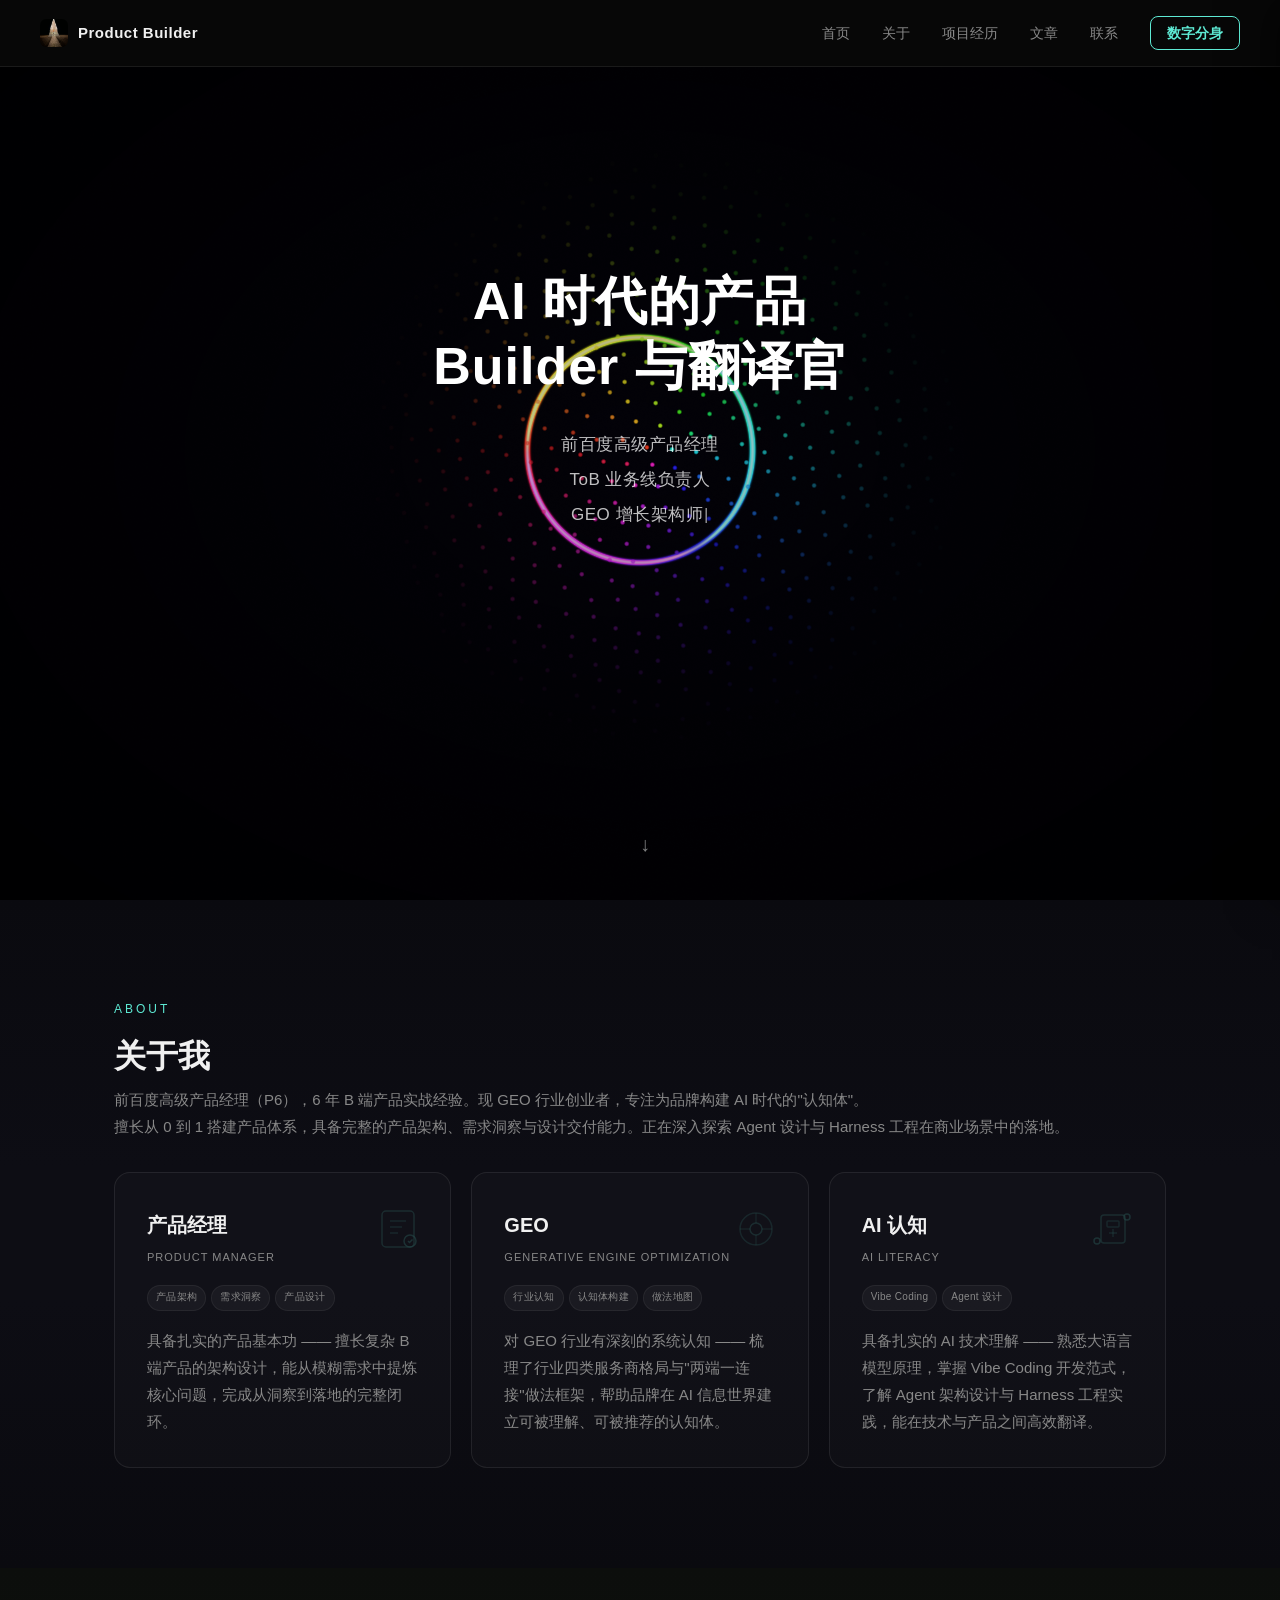
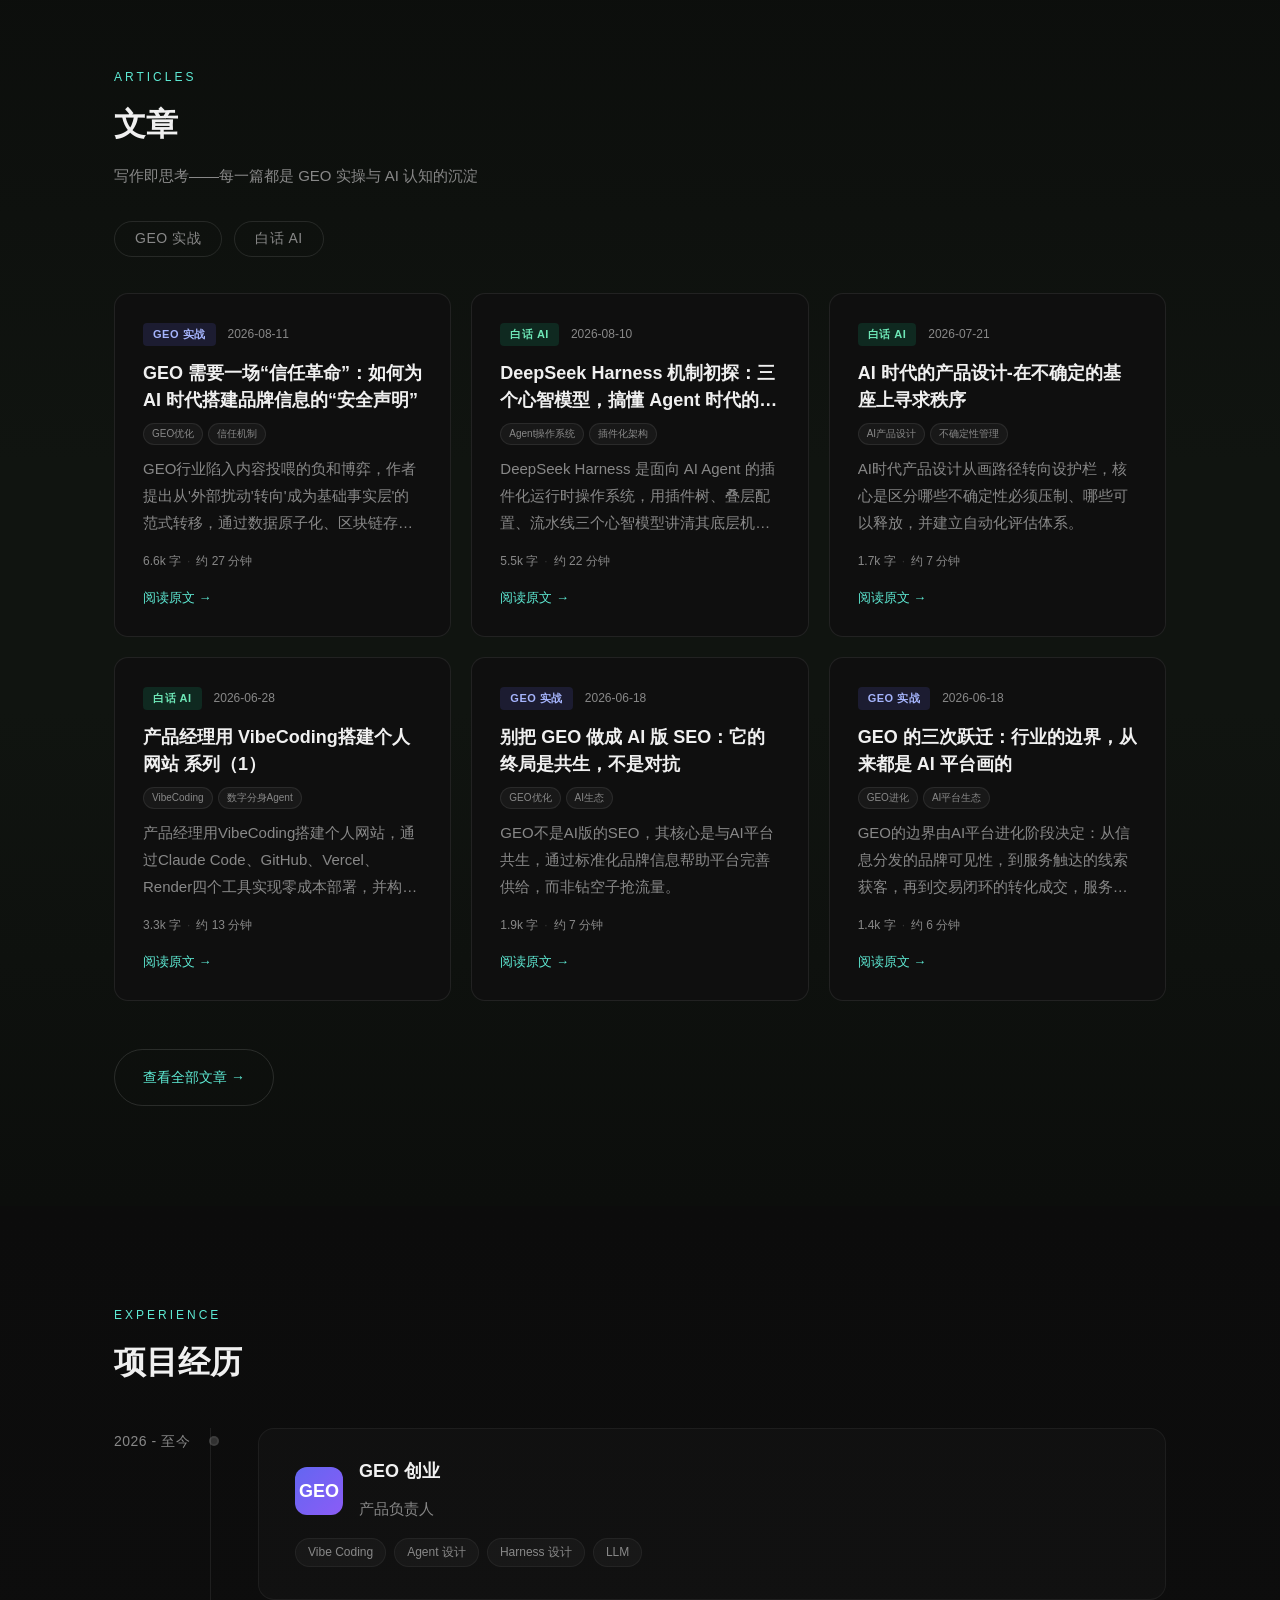
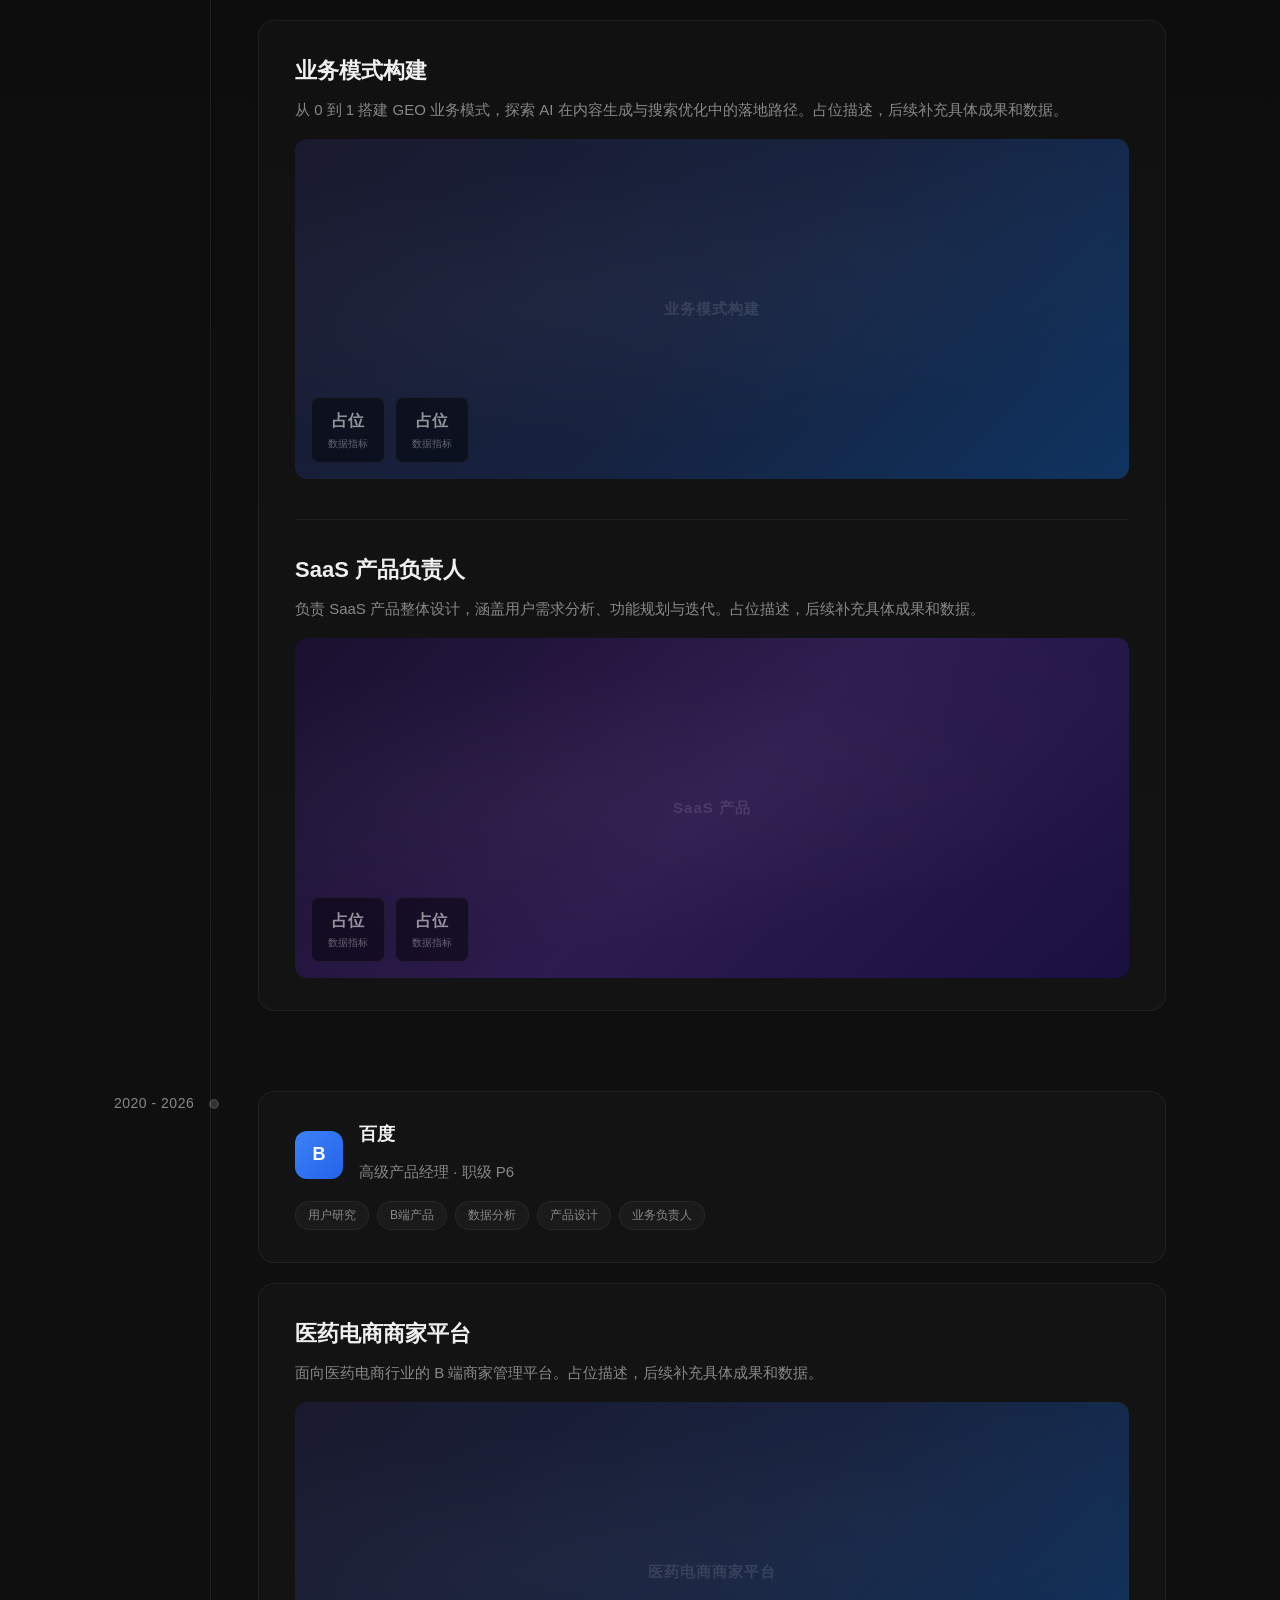
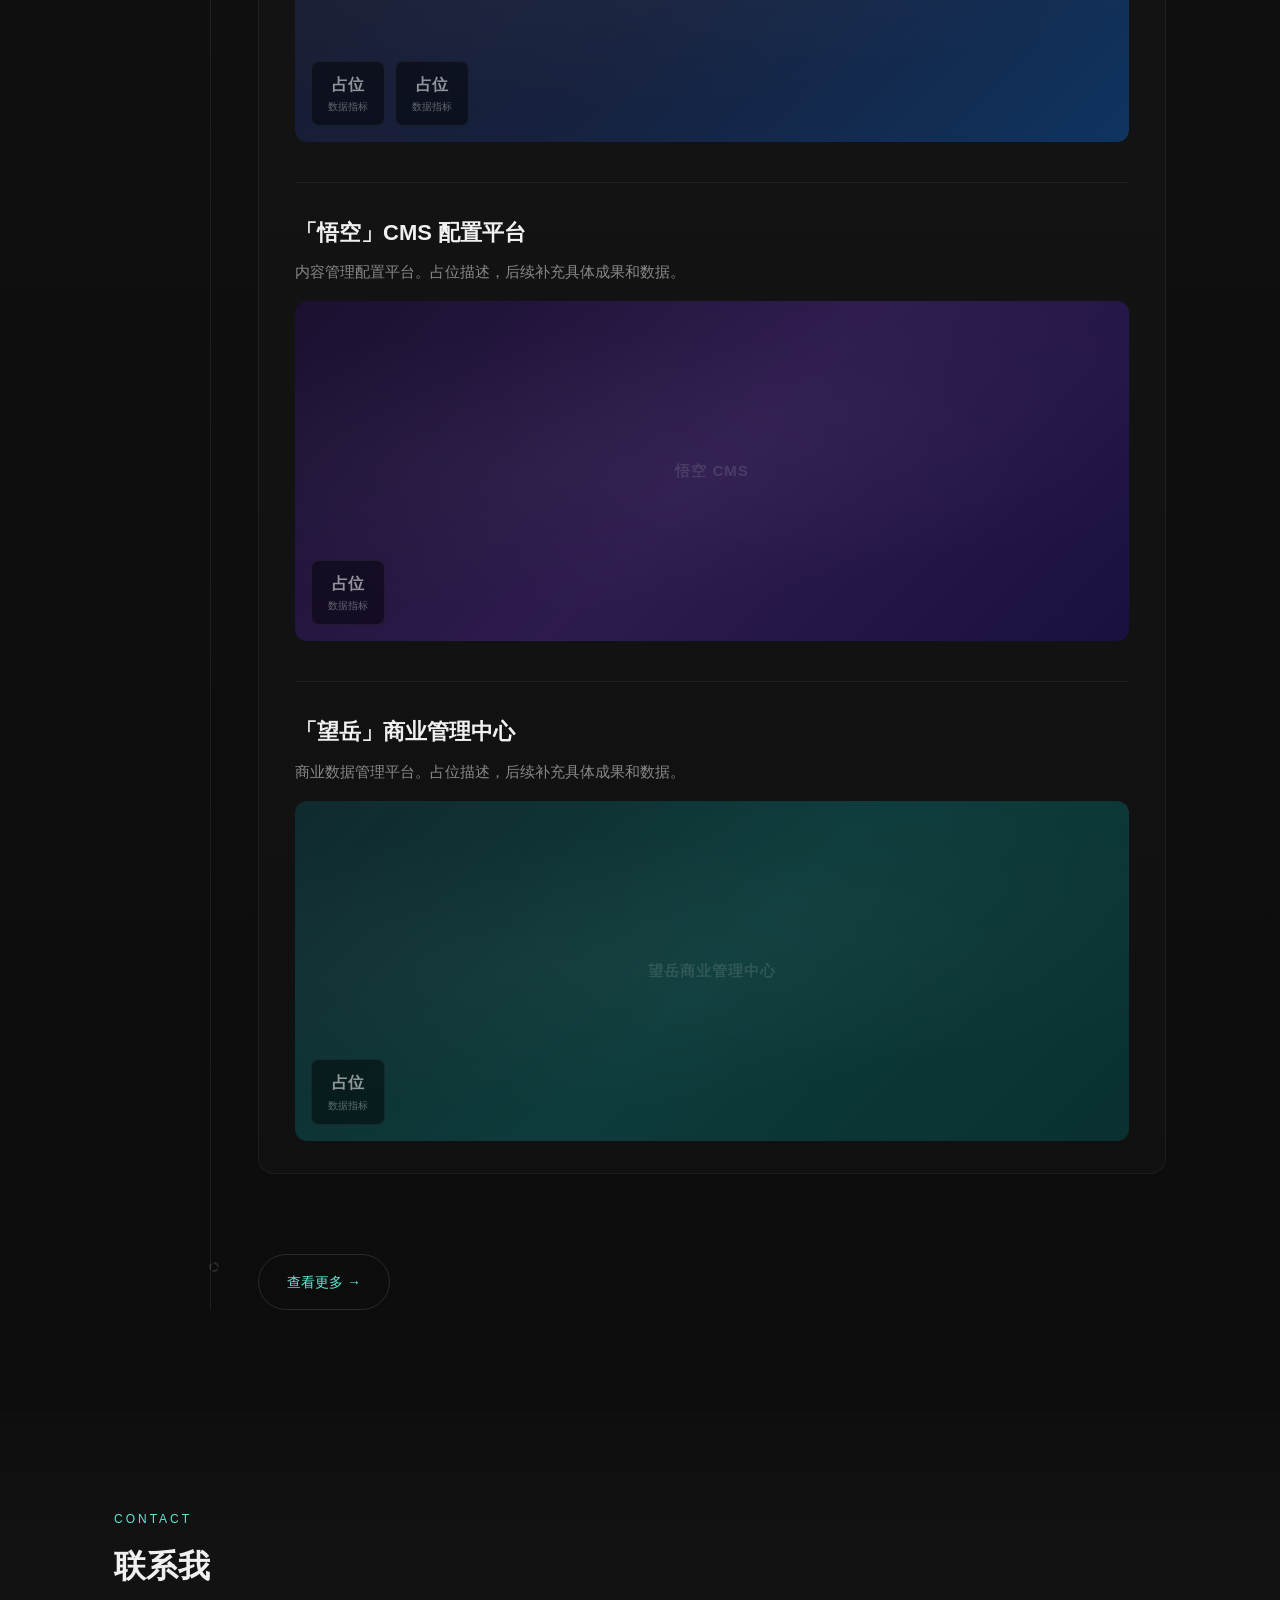
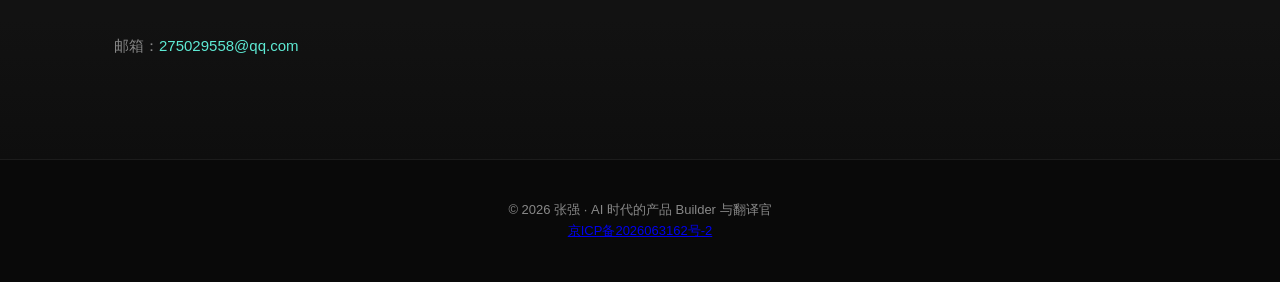
==== index.html @ 64e49b26 "首页文章区文案：强调思考积累（写作即思考） Co-Authored-By: Claude Code <noreply@anthropic.com>" ====
<!DOCTYPE html>
<html lang="zh-CN">
<head>
    <meta charset="UTF-8">
    <meta name="viewport" content="width=device-width, initial-scale=1.0">
    <title>张强 - AI 时代的产品 Builder 与翻译官</title>
    <link rel="stylesheet" href="style.css">
    <!-- Hero 动效依赖：defer 不阻塞首屏文字渲染，按顺序执行 -->
    <script defer src="js/three.min.js"></script>
    <script defer src="js/gsap.min.js"></script>
    <script defer src="hero-v2.js"></script>
</head>
<body>
    <!-- 导航栏 -->
    <nav>
        <div class="nav-left">
            <a href="index.html" class="nav-home-link">
                <img src="images/avatar.png" alt="张强" class="nav-icon">
                <span class="nav-brand">Product Builder</span>
            </a>
        </div>
        <div class="nav-right">
            <a href="index.html">首页</a>
            <a href="#about">关于</a>
            <a href="projects.html">项目经历</a>
            <a href="articles.html">文章</a>
            <a href="#contact">联系</a>
            <a class="nav-agent-btn" href="javascript:void(0)" id="btnOpenChat">数字分身</a>
        </div>
    </nav>

    <!-- ① 首屏 Hero -->
    <section class="hero">
        <div id="hero-fluid"></div>
        <canvas id="heroBg"></canvas>
        <div class="hero-overlay"></div>
        <div class="hero-content">
            <div class="hero-title-wrap">
                <p class="hero-line hero-line-1">AI 时代的产品</p>
                <p class="hero-line hero-line-2">Builder 与翻译官</p>
            </div>
            <div class="hero-subtitle" id="heroSubtitle"></div>
        </div>
        <div class="scroll-indicator">
            <span class="scroll-arrow">↓</span>
        </div>
    </section>


    <!-- ② 关于 -->
    <section id="about" class="section section-alt">
        <div class="section-label">ABOUT</div>
        <h2>关于我</h2>
        <p class="articles-desc" style="max-width:1100px;margin: -28px auto 32px;padding:0 24px;">
            前百度高级产品经理（P6），6 年 B 端产品实战经验。现 GEO 行业创业者，专注为品牌构建 AI 时代的"认知体"。<br>
            擅长从 0 到 1 搭建产品体系，具备完整的产品架构、需求洞察与设计交付能力。正在深入探索 Agent 设计与 Harness 工程在商业场景中的落地。
        </p>

        <div class="capability-cards">
            <div class="cap-card">
                <div class="cap-card-inner">
                <div class="cap-left">
                <div class="cap-head">
                    <h4>产品经理</h4>
                    <span class="cap-subtitle">Product Manager</span>
                </div>
                <div class="cap-tags">
                    <span>产品架构</span><span>需求洞察</span><span>产品设计</span>
                </div>
                <p class="cap-desc">具备扎实的产品基本功 —— 擅长复杂 B 端产品的架构设计，能从模糊需求中提炼核心问题，完成从洞察到落地的完整闭环。</p>
                </div>
                <div class="cap-icon">
                    <svg width="48" height="48" viewBox="0 0 48 48" fill="none">
                        <rect x="8" y="6" width="32" height="36" rx="4" stroke="currentColor" stroke-width="1.5" opacity="0.5"/>
                        <line x1="16" y1="16" x2="32" y2="16" stroke="currentColor" stroke-width="1.5" opacity="0.4"/>
                        <line x1="16" y1="22" x2="28" y2="22" stroke="currentColor" stroke-width="1.5" opacity="0.4"/>
                        <line x1="16" y1="28" x2="24" y2="28" stroke="currentColor" stroke-width="1.5" opacity="0.4"/>
                        <circle cx="36" cy="36" r="6" stroke="currentColor" stroke-width="1.5" opacity="0.6"/>
                        <path d="M34 36l1.5 1.5 3-3" stroke="currentColor" stroke-width="1.5" opacity="0.6"/>
                    </svg>
                </div>
                </div>
            </div>
            <div class="cap-card">
                <div class="cap-card-inner">
                <div class="cap-left">
                <div class="cap-head">
                    <h4>GEO</h4>
                    <span class="cap-subtitle">Generative Engine Optimization</span>
                </div>
                <div class="cap-tags">
                    <span>行业认知</span><span>认知体构建</span><span>做法地图</span>
                </div>
                <p class="cap-desc">对 GEO 行业有深刻的系统认知 —— 梳理了行业四类服务商格局与"两端一连接"做法框架，帮助品牌在 AI 信息世界建立可被理解、可被推荐的认知体。</p>
                </div>
                <div class="cap-icon">
                    <svg width="48" height="48" viewBox="0 0 48 48" fill="none">
                        <circle cx="24" cy="24" r="16" stroke="currentColor" stroke-width="1.5" opacity="0.4"/>
                        <circle cx="24" cy="24" r="6" stroke="currentColor" stroke-width="1.5" opacity="0.5"/>
                        <line x1="24" y1="8" x2="24" y2="18" stroke="currentColor" stroke-width="1.5" opacity="0.3"/>
                        <line x1="24" y1="30" x2="24" y2="40" stroke="currentColor" stroke-width="1.5" opacity="0.3"/>
                        <line x1="8" y1="24" x2="18" y2="24" stroke="currentColor" stroke-width="1.5" opacity="0.3"/>
                        <line x1="30" y1="24" x2="40" y2="24" stroke="currentColor" stroke-width="1.5" opacity="0.3"/>
                    </svg>
                </div>
                </div>
            </div>
            <div class="cap-card">
                <div class="cap-card-inner">
                <div class="cap-left">
                <div class="cap-head">
                    <h4>AI 认知</h4>
                    <span class="cap-subtitle">AI Literacy</span>
                </div>
                <div class="cap-tags">
                    <span>Vibe Coding</span><span>Agent 设计</span>
                </div>
                <p class="cap-desc">具备扎实的 AI 技术理解 —— 熟悉大语言模型原理，掌握 Vibe Coding 开发范式，了解 Agent 架构设计与 Harness 工程实践，能在技术与产品之间高效翻译。</p>
                </div>
                <div class="cap-icon">
                    <svg width="48" height="48" viewBox="0 0 48 48" fill="none">
                        <rect x="12" y="10" width="24" height="28" rx="3" stroke="currentColor" stroke-width="1.5" opacity="0.5"/>
                        <rect x="18" y="16" width="12" height="6" rx="1" stroke="currentColor" stroke-width="1.5" opacity="0.4"/>
                        <line x1="24" y1="24" x2="24" y2="32" stroke="currentColor" stroke-width="1.5" opacity="0.4"/>
                        <line x1="20" y1="28" x2="28" y2="28" stroke="currentColor" stroke-width="1.5" opacity="0.4"/>
                        <circle cx="38" cy="12" r="3" stroke="currentColor" stroke-width="1.5" opacity="0.6"/>
                        <circle cx="8" cy="36" r="3" stroke="currentColor" stroke-width="1.5" opacity="0.6"/>
                    </svg>
                </div>
                </div>
            </div>
        </div>
    </section>

    <!-- ③ 文章 -->
    <section id="articles" class="section section-alt">
        <div class="section-label">ARTICLES</div>
        <h2>文章</h2>
        <p class="articles-desc">写作即思考——每一篇都是 GEO 实操与 AI 认知的沉淀</p>

        <!-- Tab 切换 -->
        <div class="articles-tabs" id="articlesTabs">
            <button class="articles-tab" data-series="geo">GEO 实战</button>
            <button class="articles-tab" data-series="ai">白话 AI</button>
        </div>

        <!-- 卡片网格 -->
        <div class="articles-grid" id="articlesGrid"></div>

        <!-- 查看更多 -->
        <div class="articles-more">
            <a href="articles.html" class="tl-view-more">查看全部文章 →</a>
        </div>
    </section>

    <!-- ④ 项目经历 -->
    <section id="experience" class="section section-alt">
        <div class="section-label">EXPERIENCE</div>
        <h2>项目经历</h2>

        <div class="timeline">

            <!-- GEO 创业 -->
            <div class="tl-item">
                <div class="tl-marker">
                    <span class="tl-time">2026 - 至今</span>
                    <div class="tl-dot active"></div>
                </div>
                <div class="tl-body">
                    <div class="company-block">
                        <div class="company-header">
                            <div class="company-logo geo-logo">GEO</div>
                            <div class="company-info">
                                <h3 class="company-name">GEO 创业</h3>
                                <p class="company-role">产品负责人</p>
                            </div>
                        </div>
                        <div class="company-tags">
                            <span>Vibe Coding</span><span>Agent 设计</span><span>Harness 设计</span><span>LLM</span>
                        </div>
                    </div>

                    <div class="projects-block">
                        <div class="project-cards">
                            <div class="project-card">
                                <div class="project-content">
                                    <h4 class="project-title">业务模式构建</h4>
                                    <p class="project-desc">从 0 到 1 搭建 GEO 业务模式，探索 AI 在内容生成与搜索优化中的落地路径。占位描述，后续补充具体成果和数据。</p>
                                </div>
                                <div class="project-img">
                                    <div class="img-placeholder"><span>业务模式构建</span></div>
                                    <div class="project-stats">
                                        <div class="stat-item"><span class="stat-value">占位</span><span class="stat-label">数据指标</span></div>
                                        <div class="stat-item"><span class="stat-value">占位</span><span class="stat-label">数据指标</span></div>
                                    </div>
                                </div>
                            </div>

                            <div class="project-card">
                                <div class="project-content">
                                    <h4 class="project-title">SaaS 产品负责人</h4>
                                    <p class="project-desc">负责 SaaS 产品整体设计，涵盖用户需求分析、功能规划与迭代。占位描述，后续补充具体成果和数据。</p>
                                </div>
                                <div class="project-img">
                                    <div class="img-placeholder"><span>SaaS 产品</span></div>
                                    <div class="project-stats">
                                        <div class="stat-item"><span class="stat-value">占位</span><span class="stat-label">数据指标</span></div>
                                        <div class="stat-item"><span class="stat-value">占位</span><span class="stat-label">数据指标</span></div>
                                    </div>
                                </div>
                            </div>
                        </div>
                    </div>
                </div>
            </div>

            <!-- 百度 -->
            <div class="tl-item">
                <div class="tl-marker">
                    <span class="tl-time">2020 - 2026</span>
                    <div class="tl-dot"></div>
                </div>
                <div class="tl-body">
                    <div class="company-block">
                        <div class="company-header">
                            <div class="company-logo baidu-logo">B</div>
                            <div class="company-info">
                                <h3 class="company-name">百度</h3>
                                <p class="company-role">高级产品经理 · 职级 P6</p>
                            </div>
                        </div>
                        <div class="company-tags">
                            <span>用户研究</span><span>B端产品</span><span>数据分析</span><span>产品设计</span><span>业务负责人</span>
                        </div>
                    </div>

                    <div class="projects-block">
                        <div class="project-cards">
                            <div class="project-card">
                                <div class="project-content">
                                    <h4 class="project-title">医药电商商家平台</h4>
                                    <p class="project-desc">面向医药电商行业的 B 端商家管理平台。占位描述，后续补充具体成果和数据。</p>
                                </div>
                                <div class="project-img">
                                    <div class="img-placeholder"><span>医药电商商家平台</span></div>
                                    <div class="project-stats">
                                        <div class="stat-item"><span class="stat-value">占位</span><span class="stat-label">数据指标</span></div>
                                        <div class="stat-item"><span class="stat-value">占位</span><span class="stat-label">数据指标</span></div>
                                    </div>
                                </div>
                            </div>

                            <div class="project-card">
                                <div class="project-content">
                                    <h4 class="project-title">「悟空」CMS 配置平台</h4>
                                    <p class="project-desc">内容管理配置平台。占位描述，后续补充具体成果和数据。</p>
                                </div>
                                <div class="project-img">
                                    <div class="img-placeholder"><span>悟空 CMS</span></div>
                                    <div class="project-stats">
                                        <div class="stat-item"><span class="stat-value">占位</span><span class="stat-label">数据指标</span></div>
                                    </div>
                                </div>
                            </div>

                            <div class="project-card">
                                <div class="project-content">
                                    <h4 class="project-title">「望岳」商业管理中心</h4>
                                    <p class="project-desc">商业数据管理平台。占位描述，后续补充具体成果和数据。</p>
                                </div>
                                <div class="project-img">
                                    <div class="img-placeholder"><span>望岳商业管理中心</span></div>
                                    <div class="project-stats">
                                        <div class="stat-item"><span class="stat-value">占位</span><span class="stat-label">数据指标</span></div>
                                    </div>
                                </div>
                            </div>
                        </div>
                    </div>
                </div>
            </div>

            <!-- 查看更多 -->
            <div class="tl-item tl-more">
                <div class="tl-marker">
                    <div class="tl-dot more"></div>
                </div>
                <div class="tl-body">
                    <a href="projects.html" class="tl-view-more">
                        查看更多 →
                    </a>
                </div>
            </div>

        </div>
    </section>

    <!-- ⑤ 联系 -->
    <section id="contact" class="section section-alt">
        <div class="section-label">CONTACT</div>
        <h2>联系我</h2>
        <p>邮箱：<a href="mailto:275029558@qq.com">275029558@qq.com</a></p>
    </section>

    <!-- 底部 -->
    <footer>
        <p>© 2026 张强 · AI 时代的产品 Builder 与翻译官</p>
        <p><a href="https://beian.miit.gov.cn/" target="_blank" rel="noopener">京ICP备2026063162号-2</a></p>
    </footer>

    <script>
        // 打字机效果：逐行打出标签，最终全部显示
        const tags = [
            '前百度高级产品经理',
            'ToB 业务线负责人',
            'GEO 增长架构师',
            '白话 AI 创作者',
            '产品思维实践者'
        ];
        const container = document.getElementById('heroSubtitle');
        let tagIndex = 0;
        let charIndex = 0;
        let currentLine = null;
        const typeSpeed = 60;  // 每个字的打字速度（ms）
        const lineDelay = 300; // 换行后的停顿（ms）

        function typeWriter() {
            // 开始打新的一行
            if (charIndex === 0) {
                currentLine = document.createElement('span');
                currentLine.className = 'tag-line';
                container.appendChild(currentLine);
            }

            // 打当前字
            currentLine.textContent += tags[tagIndex][charIndex];
            charIndex++;

            // 当前行打完
            if (charIndex >= tags[tagIndex].length) {
                tagIndex++;
                charIndex = 0;

                // 还有下一行
                if (tagIndex < tags.length) {
                    setTimeout(typeWriter, lineDelay);
                } else {
                    // 全部打完，闪烁光标消失
                    container.classList.add('done');
                }
                return;
            }

            setTimeout(typeWriter, typeSpeed);
        }

        // 标题第二行动画结束后开始打字（约 1.5s）
        setTimeout(typeWriter, 1600);
    </script>
    <script>
        // 时间轴圆点：检测当前滚动到哪家公司，高亮对应圆点
        (function () {
            const items = document.querySelectorAll('.tl-item:not(.tl-more)');
            const dots = document.querySelectorAll('.tl-dot:not(.more)');

            function update() {
                let activeIdx = -1;
                for (let i = items.length - 1; i >= 0; i--) {
                    if (items[i].getBoundingClientRect().top <= 130) {
                        activeIdx = i;
                        break;
                    }
                }
                dots.forEach((d, i) => d.classList.toggle('active', i === activeIdx));
            }

            window.addEventListener('scroll', update, { passive: true });
            update();
        })();
    </script>
    <script src="articles-data.js"></script>
    <script>
        // ===== 文章卡片渲染 & Tab 切换 =====
        (function () {
            var grid = document.getElementById('articlesGrid');
            var tabs = document.querySelectorAll('#articlesTabs .articles-tab');
            var activeSeries = null;

            // 格式化字数：3200 → "3.2k 字"
            function fmtWords(n) {
                return (n / 1000).toFixed(1).replace(/\.0$/, '') + 'k 字';
            }

            // 格式化阅读时长
            function fmtTime(min) {
                return '约 ' + min + ' 分钟';
            }

            // 渲染单张卡片
            function cardHTML(a) {
                return '<div class="article-card" data-series="' + a.series + '">'
                    + '<div class="ac-top">'
                    + '<span class="ac-series ac-series--' + a.series + '">' + a.seriesName + '</span>'
                    + '<span class="ac-date">' + a.date + '</span>'
                    + '</div>'
                    + '<h3 class="ac-title"><a href="' + a.url + '" target="_blank" rel="noopener">' + a.title + '</a></h3>'
                    + (a.tags && a.tags.length ? '<div class="ac-tags">' + a.tags.map(function(t) { return '<span>' + t + '</span>'; }).join('') + '</div>' : '')
                    + '<p class="ac-summary">' + a.summary + '</p>'
                    + '<div class="ac-meta">'
                    + '<span>' + fmtWords(a.wordCount) + '</span>'
                    + '<span class="ac-sep">·</span>'
                    + '<span>' + fmtTime(a.readingTime) + '</span>'
                    + '</div>'
                    + '<a href="' + a.url + '" target="_blank" rel="noopener" class="ac-read-link">阅读原文 →</a>'
                    + '</div>';
            }

            // 渲染全部卡片（首页只展示最近 6 篇）
            function render(filter) {
                var filtered = articles;
                if (filter) {
                    filtered = articles.filter(function (a) { return a.series === filter; });
                }
                // 按日期倒序，首页取前 6 篇
                filtered.sort(function (a, b) { return b.date.localeCompare(a.date); });
                var show = filtered.slice(0, 6);
                grid.innerHTML = show.map(cardHTML).join('');
            }

            // Tab 点击
            tabs.forEach(function (tab) {
                tab.addEventListener('click', function () {
                    var series = this.dataset.series;
                    if (activeSeries === series) {
                        // 再次点击取消选中 → 显示全部
                        activeSeries = null;
                        tabs.forEach(function (t) { t.classList.remove('active'); });
                    } else {
                        activeSeries = series;
                        tabs.forEach(function (t) { t.classList.toggle('active', t.dataset.series === series); });
                    }
                    render(activeSeries);
                });
            });

            // 初始渲染（全部）
            render(null);
        })();
    </script>

    <!-- ===== 数字分身抽屉 ===== -->
    <!-- 遮罩层 -->
    <div class="chat-drawer-overlay" id="chatOverlay"></div>

    <!-- 抽屉本体 -->
    <div class="chat-drawer" id="chatDrawer">
        <!-- 头部 -->
        <div class="chat-drawer-header">
            <div class="chat-drawer-header-left">
                <div class="chat-drawer-avatar">强</div>
                <div>
                    <div class="chat-drawer-title">张强的数字分身</div>
                    <div class="chat-drawer-subtitle">基于真实经历和思考回答</div>
                </div>
            </div>
            <button class="chat-drawer-close" id="btnNewChat" style="margin-right:8px; width:auto; padding:0 14px; font-size:12px; font-weight:500;">新会话</button>
            <button class="chat-drawer-close" id="btnCloseChat">✕</button>
        </div>

        <!-- 消息区 -->
        <div class="chat-drawer-messages" id="chatMessages">
            <div class="msg agent">
                <div class="msg-avatar">强</div>
                <div>
                    <div class="msg-bubble">
                        你好，我是张强的数字分身。<br><br>
                        你可以直接问我任何问题：<br>
                        • "你怎么看 GEO 的未来？"<br>
                        • "讲讲你在百度做过的项目"<br>
                        • "RAG 技术是什么？有什么缺陷？"
                    </div>
                </div>
            </div>
        </div>

        <!-- 输入区 -->
        <div class="chat-drawer-input-area">
            <div class="chat-drawer-input-wrap">
                <textarea id="chatInput" placeholder="输入你的问题..."
                    onkeydown="if(event.key==='Enter'&&!event.shiftKey){event.preventDefault();sendChat();}"></textarea>
                <button class="chat-drawer-send-btn" id="btnSendChat" onclick="sendChat()">→</button>
            </div>
        </div>
    </div>

    <script>
        // ===== 数字分身聊天逻辑 =====
        (function() {
            var API_URL = (window.location.hostname === 'localhost' || window.location.hostname === '127.0.0.1')
                ? 'http://localhost:8000/chat'                                     // 本地开发：直连本地 RAG 后端
                : (window.location.hostname === 'personal.sevenpick.com.cn')
                    ? '/api/chat'                                                  // 备案域名：根路径直访
                    : '/personal/api/chat';                                        // IP 访问：/personal/ 路径，经 nginx 反代到 8001
            var STORAGE_KEY = 'chat_sessions';
            var CURRENT_SESSION_KEY = 'chat_current_session';
            var sessionId = null;
            var sessions = {};

            // ---- DOM 引用 ----
            var overlay  = document.getElementById('chatOverlay');
            var drawer   = document.getElementById('chatDrawer');
            var messages = document.getElementById('chatMessages');
            var input    = document.getElementById('chatInput');
            var sendBtn  = document.getElementById('btnSendChat');

            // ---- 会话持久化 ----
            function loadSessions() {
                try { var raw = localStorage.getItem(STORAGE_KEY); sessions = raw ? JSON.parse(raw) : {}; }
                catch(e) { sessions = {}; }
            }
            function saveSessions() {
                try { localStorage.setItem(STORAGE_KEY, JSON.stringify(sessions)); } catch(e) {}
            }

            function persistCurrentSession() {
                if (!sessionId) return;
                var msgs = [];
                var children = messages.children;
                for (var i = 0; i < children.length; i++) {
                    var el = children[i];
                    if (el.classList.contains('thinking') || el.classList.contains('msg-divider')) continue;
                    var role = el.classList.contains('user') ? 'user' : 'agent';
                    var bubble = el.querySelector('.msg-bubble');
                    if (!bubble) continue;
                    var text = bubble.innerHTML
                        .replace(/<p>/g, '\n\n').replace(/<\/p>/g, '')
                        .replace(/<br>/g, '\n')
                        .replace(/&amp;/g, '&').replace(/&lt;/g, '<').replace(/&gt;/g, '>');
                    var srcEls = el.querySelectorAll('.src-chip');
                    var sources = [];
                    srcEls.forEach(function(s) { sources.push(s.textContent); });
                    msgs.push({ role: role, text: text.trim(), sources: sources });
                }
                if (msgs.length > 0) {
                    var title = '';
                    for (var j = 0; j < msgs.length; j++) {
                        if (msgs[j].role === 'user') { title = msgs[j].text.substring(0, 30); break; }
                    }
                    sessions[sessionId] = { title: title, msgs: msgs, time: Date.now() };
                } else {
                    delete sessions[sessionId];
                }
                saveSessions();
            }

            function restoreMessages(msgs) {
                messages.innerHTML = '';
                msgs.forEach(function(m) { appendMsg(m.role, m.text, m.sources, true); });
                if (msgs.length === 0) showWelcome();
            }

            function showWelcome() {
                messages.innerHTML = '';
                var el = document.createElement('div');
                el.className = 'msg agent';
                el.innerHTML = '<div class="msg-avatar">强</div>' +
                    '<div><div class="msg-bubble">' +
                    '你好，我是张强的数字分身。<br><br>' +
                    '你可以直接问我任何问题：<br>' +
                    '• "你怎么看 GEO 的未来？"<br>' +
                    '• "讲讲你在百度做过的项目"<br>' +
                    '• "RAG 技术是什么？有什么缺陷？"' +
                    '</div></div>';
                messages.appendChild(el);
            }

            function initSession() {
                loadSessions();
                var saved = localStorage.getItem(CURRENT_SESSION_KEY);
                if (saved && sessions[saved]) {
                    sessionId = saved;
                    restoreMessages(sessions[saved].msgs);
                } else {
                    startNewSession(false);
                }
            }

            function startNewSession(addDivider) {
                if (sessionId && addDivider !== false) {
                    persistCurrentSession();
                    var div = document.createElement('div');
                    div.className = 'msg-divider';
                    div.style.cssText = 'text-align:center;padding:12px 0;font-size:11px;color:var(--text-muted);opacity:0.5;';
                    div.innerHTML = '<span style="display:inline-block;border-top:1px solid rgba(255,255,255,0.08);width:100%;position:relative;top:-7px;"></span>' +
                        '<span style="position:relative;background:#0d0d0d;padding:0 12px;">↑ 以下为新会话</span>';
                    messages.appendChild(div);
                    scrollChat();
                }
                sessionId = 'sess-' + Date.now();
                localStorage.setItem(CURRENT_SESSION_KEY, sessionId);
                sessions[sessionId] = { title: '', msgs: [], time: Date.now() };
                saveSessions();
                if (addDivider === false) showWelcome();
            }

            // ---- 开关抽屉 ----
            function openChat() {
                overlay.classList.add('open');
                drawer.classList.add('open');
                document.body.style.overflow = 'hidden';
                setTimeout(function() { input.focus(); }, 400);
            }

            function closeChat() {
                overlay.classList.remove('open');
                drawer.classList.remove('open');
                document.body.style.overflow = '';
                persistCurrentSession();
            }

            document.getElementById('btnOpenChat').addEventListener('click', openChat);
            document.getElementById('btnCloseChat').addEventListener('click', closeChat);
            overlay.addEventListener('click', closeChat);

            // 新会话按钮
            document.getElementById('btnNewChat').addEventListener('click', function(e) {
                e.stopPropagation();
                startNewSession(true);
            });

            // ESC 关闭
            document.addEventListener('keydown', function(e) {
                if (e.key === 'Escape' && drawer.classList.contains('open')) closeChat();
            });

            // 页面关闭前保存
            window.addEventListener('beforeunload', function() { persistCurrentSession(); });

            // ---- 发送消息 ----
            window.sendChat = function() {
                var text = input.value.trim();
                if (!text) return;

                // 用户消息
                appendMsg('user', text);
                input.value = '';
                input.style.height = 'auto';

                // 创建空的 agent 消息气泡（用于逐字填充）
                var agentEl = createStreamBubble();
                var bubbleEl = agentEl.querySelector('.msg-bubble');
                var reasoningBox = agentEl.querySelector('.msg-reasoning');
                var reasoningContent = agentEl.querySelector('.msg-reasoning-content');
                var sources = [];

                // 显示 loading 动效（三个跳动点）
                bubbleEl.innerHTML = '<span class="dot"></span><span class="dot"></span><span class="dot"></span>';
                agentEl.classList.add('thinking');
                scrollChat();

                // 标记：首次收到数据时移除 loading
                var firstChunk = true;

                // 禁用输入
                sendBtn.disabled = true;
                input.disabled = true;

                // 请求流式接口
                fetch(API_URL.replace('/chat', '/chat/stream'), {
                    method: 'POST',
                    headers: { 'Content-Type': 'application/json' },
                    body: JSON.stringify({ message: text, session_id: sessionId })
                })
                .then(function(resp) {
                    if (!resp.ok) throw new Error('HTTP ' + resp.status);
                    return streamResponse(resp, function(chunk, type) {
                        // 首次收到数据：清除 loading 动画
                        if (firstChunk) {
                            firstChunk = false;
                            agentEl.classList.remove('thinking');
                            bubbleEl.innerHTML = '';
                        }
                        if (type === 'content') {
                            // 逐字追加到气泡
                            bubbleEl.innerHTML += chunk
                                .replace(/&/g, '&amp;').replace(/</g, '&lt;').replace(/>/g, '&gt;')
                                .replace(/\n\n/g, '<br><br>')
                                .replace(/\n/g, '<br>');
                            scrollChat();
                        } else if (type === 'reasoning') {
                            // 追加到思考过程，首次自动展开让用户看到活动
                            reasoningBox.style.display = 'block';
                            if (!reasoningBox.classList.contains('was-expanded')) {
                                reasoningBox.classList.add('expanded', 'was-expanded');
                                reasoningBox.querySelector('.reasoning-arrow').textContent = '▾';
                            }
                            reasoningContent.innerHTML += chunk
                                .replace(/&/g, '&amp;').replace(/</g, '&lt;').replace(/>/g, '&gt;')
                                .replace(/\n/g, '<br>');
                            scrollChat();
                        } else if (type === 'sources') {
                            sources = chunk;
                        }
                    });
                })
                .then(function(fullText) {
                    // 流结束，添加来源
                    if (sources.length > 0) {
                        var srcHtml = '<div class="msg-sources">参考 ' +
                            sources.map(function(s) { return '<span class="src-chip">' + s + '</span>'; }).join('') + '</div>';
                        agentEl.querySelector('.msg-body').insertAdjacentHTML('beforeend', srcHtml);
                    }
                    sendBtn.disabled = false;
                    input.disabled = false;
                    input.focus();
                    scrollChat();
                    persistCurrentSession();
                })
                .catch(function(err) {
                    agentEl.classList.remove('thinking');
                    bubbleEl.innerHTML = '连接失败，请确认后端已启动。\n错误：' + err.message;
                    sendBtn.disabled = false;
                    input.disabled = false;
                    input.focus();
                    scrollChat();
                    persistCurrentSession();
                });
                scrollChat();
            };

            // 读取 SSE 流
            function streamResponse(resp, onChunk) {
                var reader = resp.body.getReader();
                var decoder = new TextDecoder();
                var buffer = '';
                var fullText = '';

                function pump() {
                    return reader.read().then(function(result) {
                        if (result.done) return fullText;

                        buffer += decoder.decode(result.value, { stream: true });

                        // 解析 SSE 行
                        var lines = buffer.split('\n');
                        buffer = lines.pop() || '';  // 保留不完整的最后一行

                        for (var i = 0; i < lines.length; i++) {
                            var line = lines[i].trim();
                            if (!line.startsWith('data: ')) continue;
                            var data = line.substring(6);
                            if (data === '[DONE]') continue;

                            try {
                                var obj = JSON.parse(data);
                                if (obj.type === 'content') {
                                    fullText += obj.content;
                                    onChunk(obj.content, 'content');
                                } else if (obj.type === 'reasoning') {
                                    // 思考过程：交给回调显示（首次会自动触发 clearLoading）
                                    onChunk(obj.content, 'reasoning');
                                } else if (obj.type === 'sources') {
                                    onChunk(obj.sources, 'sources');
                                } else if (obj.type === 'error') {
                                    throw new Error(obj.error);
                                } else if (obj.error) {
                                    // 兜底：兼容 {"error": "..."} 格式
                                    throw new Error(obj.error);
                                }
                            } catch(e) {
                                if (e.message && e.message.indexOf('SyntaxError') === -1) throw e;
                            }
                        }
                        return pump();
                    });
                }
                return pump();
            }

            // 创建空的流式消息气泡
            function createStreamBubble() {
                var el = document.createElement('div');
                el.className = 'msg agent';
                el.innerHTML = '<div class="msg-avatar">强</div>' +
                    '<div class="msg-body">' +
                    '<div class="msg-reasoning" style="display:none;">' +
                    '<div class="msg-reasoning-header" onclick="toggleReasoning(this)">💭 思考过程 <span class="reasoning-arrow">▸</span></div>' +
                    '<div class="msg-reasoning-content"></div>' +
                    '</div>' +
                    '<div class="msg-bubble" style="min-height:20px;"></div></div>';
                messages.appendChild(el);
                return el;
            }

            window.toggleReasoning = function(header) {
                var box = header.parentElement;
                box.classList.toggle('expanded');
                var arrow = header.querySelector('.reasoning-arrow');
                arrow.textContent = box.classList.contains('expanded') ? '▾' : '▸';
            };

            // ---- 消息渲染 ----
            function appendMsg(role, text, sources, isRestore) {
                var el = document.createElement('div');
                el.className = 'msg ' + role;
                var avatar = role === 'user' ? '我' : '强';
                var html = text
                    .replace(/&/g, '&amp;').replace(/</g, '&lt;').replace(/>/g, '&gt;')
                    .replace(/\n\n/g, '</p><p>')
                    .replace(/\n/g, '<br>');
                html = '<p>' + html + '</p>';
                var srcHtml = '';
                if (sources && sources.length > 0) {
                    srcHtml = '<div class="msg-sources">参考 ' +
                        sources.map(function(s) { return '<span class="src-chip">' + s + '</span>'; }).join('') + '</div>';
                }
                el.innerHTML = '<div class="msg-avatar">' + avatar + '</div>' +
                    '<div class="msg-body"><div class="msg-bubble">' + html + '</div>' + srcHtml + '</div>';
                messages.appendChild(el);
                if (!isRestore) scrollChat();
            }

            function appendThinking() {
                var el = document.createElement('div');
                el.className = 'msg agent thinking';
                el.innerHTML = '<div class="msg-avatar">强</div>' +
                    '<div class="msg-bubble"><span class="dot"></span><span class="dot"></span><span class="dot"></span></div>';
                messages.appendChild(el);
                scrollChat();
                return el;
            }

            function scrollChat() {
                setTimeout(function() { messages.scrollTop = messages.scrollHeight; }, 50);
            }

            input.addEventListener('input', function() {
                this.style.height = 'auto';
                this.style.height = Math.min(this.scrollHeight, 100) + 'px';
            });

            initSession();
        })();

    </script>
</body>
</html>
---- style.css ----
/* ===== 基础设置 ===== */
* {
    margin: 0;
    padding: 0;
    box-sizing: border-box;
}

:root {
    --bg: #090909;
    --bg-alt: #0f0f0f;
    --text: #f0f0f0;
    --text-muted: #888;
    --accent: #5eead4;
    --border: rgba(255,255,255,0.08);
}

html {
    scroll-behavior: smooth;
}

body {
    font-family: -apple-system, BlinkMacSystemFont, "Segoe UI", "PingFang SC", "Microsoft YaHei", sans-serif;
    background-color: var(--bg);
    color: var(--text);
    line-height: 1.6;
    -webkit-font-smoothing: antialiased;
}

/* ===== 导航栏 ===== */
nav {
    position: fixed;
    top: 0;
    left: 0;
    right: 0;
    z-index: 100;
    display: flex;
    justify-content: space-between;
    align-items: center;
    padding: 16px 40px;
    background: rgba(9, 9, 9, 0.85);
    backdrop-filter: blur(12px);
    -webkit-backdrop-filter: blur(12px);
    border-bottom: 1px solid var(--border);
}

.nav-left {
    display: flex;
    align-items: center;
    gap: 10px;
}

.nav-home-link {
    display: flex;
    align-items: center;
    gap: 10px;
    text-decoration: none;
    color: inherit;
    border-radius: 8px;
    padding: 4px 8px;
    margin: -4px -8px;
    transition: opacity 0.2s ease;
}

.nav-home-link:hover {
    opacity: 0.75;
}

/* 数字分身入口 */
.nav-agent-btn {
    border: 1px solid var(--accent) !important;
    border-radius: 8px;
    padding: 5px 16px !important;
    color: var(--accent) !important;
    font-weight: 600;
    font-size: 13px;
    transition: all 0.25s ease;
}

.nav-agent-btn:hover {
    background: rgba(94, 234, 212, 0.1);
    box-shadow: 0 0 12px rgba(94, 234, 212, 0.15);
}

.nav-icon {
    width: 28px;
    height: 28px;
    border-radius: 6px;
    object-fit: cover;
}

.nav-brand {
    font-size: 15px;
    font-weight: 600;
    color: var(--text);
    letter-spacing: 0.5px;
}

.nav-right {
    display: flex;
    align-items: center;
    gap: 32px;
}

.nav-right a {
    color: var(--text-muted);
    text-decoration: none;
    font-size: 14px;
    transition: color 0.2s ease;
}

.nav-right a:hover {
    color: var(--text);
}

/* ===== Hero 首屏 ===== */
.hero {
    min-height: 100vh;
    display: flex;
    flex-direction: column;
    justify-content: center;
    align-items: center;
    text-align: center;
    padding: 0 20px;
    position: relative;
    overflow: hidden;
    background: #05050a;
}

/* WebGL 波纹环层（底层主视觉） */
#hero-fluid {
    position: absolute;
    top: 0;
    left: 0;
    width: 100%;
    height: 100%;
    z-index: 0;
}

#hero-fluid canvas {
    display: block;
}

/* Canvas 粒子点阵层 */
#heroBg {
    position: absolute;
    top: 0;
    left: 0;
    width: 100%;
    height: 100%;
    z-index: 1;
}

/* 暗色遮罩 —— 径向渐变，中间亮四周暗（聚光灯效果） */
.hero-overlay {
    position: absolute;
    inset: 0;
    background:
        radial-gradient(ellipse at center, rgba(0,0,0,0.15) 0%, rgba(0,0,0,0.5) 50%, rgba(0,0,0,0.85) 100%);
    z-index: 2;
}

.hero-content {
    position: relative;
    z-index: 3;
}

.hero-title-wrap {
    max-width: 700px;
}

.hero-line {
    font-size: clamp(28px, 5vw, 52px);
    font-weight: 700;
    line-height: 1.25;
    letter-spacing: 1px;
    color: #fff;
    margin: 0;
    opacity: 0;
    transform: translateY(40px);
}

/* 第一行动画：cubic-bezier 让动作更优雅，先快后慢 */
.hero-line-1 {
    animation: heroReveal 1s cubic-bezier(0.22, 0.61, 0.36, 1) 0.2s forwards;
}

/* 第二行延迟 0.3s，形成错落感 */
.hero-line-2 {
    animation: heroReveal 1s cubic-bezier(0.22, 0.61, 0.36, 1) 0.5s forwards;
}

.hero-subtitle {
    margin-top: 32px;
    display: flex;
    flex-direction: column;
    align-items: center;
    gap: 8px;
    min-height: 200px;
}

/* 每行标签的样式 */
.tag-line {
    font-size: 17px;
    color: rgba(255, 255, 255, 0.75);
    font-weight: 400;
    letter-spacing: 0.5px;
    display: block;
    position: relative;
}

/* 正在打字的行末尾闪烁光标 */
.tag-line:last-child::after {
    content: '|';
    color: rgba(255, 255, 255, 0.6);
    animation: blink 0.8s step-end infinite;
    margin-left: 1px;
}

/* 全部打完时隐藏光标 */
.hero-subtitle.done .tag-line::after {
    display: none;
}

.scroll-indicator {
    position: absolute;
    bottom: 40px;
    left: 50%;
    transform: translateX(-50%);
    z-index: 3;

    /* 标题动画完成后出现 */
    animation: fadeInUp 0.8s ease-out 2.0s both;
}

.scroll-arrow {
    display: block;
    font-size: 20px;
    color: rgba(255, 255, 255, 0.5);
    animation: breathe 2s ease-in-out infinite;
}

/* ===== 通用 Section 样式 ===== */
.section {
    max-width: 800px;
    margin: 0 auto;
    padding: 100px 20px;
}

.section-label {
    font-size: 12px;
    letter-spacing: 3px;
    color: var(--accent);
    margin-bottom: 12px;
    text-transform: uppercase;
}

.section h2 {
    font-size: 32px;
    margin-bottom: 40px;
    font-weight: 700;
}

.section h3 {
    font-size: 18px;
    margin-bottom: 12px;
    color: var(--text);
}

.section p {
    color: var(--text-muted);
    font-size: 15px;
    line-height: 1.8;
}

.section a {
    color: var(--accent);
    text-decoration: none;
}

/* ===== 关于 ===== */
#about .articles-desc {
    max-width: 1100px;
    margin-left: auto;
    margin-right: auto;
    padding-left: 24px;
    padding-right: 24px;
    font-size: 15px;
    color: var(--text-muted);
    line-height: 1.8;
}

.capability-cards {
    display: grid;
    grid-template-columns: repeat(3, minmax(0, 1fr));
    gap: 20px;
    max-width: 1100px;
    margin: 0 auto;
    padding: 0 24px;
}

.cap-card {
    background: rgba(255, 255, 255, 0.02);
    border: 1px solid var(--border);
    border-radius: 16px;
    padding: 36px 32px 32px;
    transition: border-color 0.3s ease, transform 0.2s ease, background 0.3s ease;
    display: flex;
    flex-direction: column;
    position: relative;
}

.cap-card:hover {
    border-color: rgba(94, 234, 212, 0.25);
    transform: translateY(-3px);
    background: rgba(255, 255, 255, 0.04);
}

.cap-card-inner,
.cap-left {
    flex: 1;
    display: flex;
    flex-direction: column;
    gap: 16px;
    min-width: 0;
}

.cap-head {
    flex-shrink: 0;
}

.cap-icon {
    position: absolute;
    top: 32px;
    right: 28px;
    color: var(--accent);
    opacity: 0.25;
    transition: opacity 0.3s ease, transform 0.3s ease;
    pointer-events: none;
}

.cap-card:hover .cap-icon {
    opacity: 0.5;
    transform: scale(1.05);
}

.cap-head h4 {
    font-size: 20px;
    font-weight: 700;
    margin-bottom: 2px;
    color: var(--text);
}

.cap-subtitle {
    font-size: 11px;
    color: var(--text-muted);
    letter-spacing: 1px;
    text-transform: uppercase;
    white-space: nowrap;
}

.cap-tags {
    display: flex;
    flex-wrap: nowrap;
    gap: 5px;
    flex-shrink: 0;
    min-height: 26px;
}

.cap-tags span {
    font-size: 10px;
    padding: 3px 8px;
    border-radius: 100px;
    background: rgba(255, 255, 255, 0.04);
    color: var(--text-muted);
    border: 1px solid rgba(255, 255, 255, 0.06);
    letter-spacing: 0.3px;
    transition: all 0.3s ease;
    white-space: nowrap;
}

.cap-card:hover .cap-tags span {
    border-color: rgba(94, 234, 212, 0.3);
    color: #ccc;
    background: rgba(94, 234, 212, 0.06);
}

.cap-desc {
    font-size: 14px;
    color: var(--text-muted);
    line-height: 1.75;
    margin: 0;
    flex: 1;
}

/* 关于模块也放在 section-alt 中，覆盖 h2 的边距 */
#about h2 {
    margin-bottom: 32px;
}

/* ===== 各区块不同背景色区分 ===== */
#about.section-alt {
    background: linear-gradient(180deg, #0a0a0f 0%, #0d0d14 40%, #0d0d14 60%, #0a0a0f 100%);
}

#articles.section-alt {
    background: linear-gradient(180deg, #0c0e0c 0%, #101410 40%, #101410 60%, #0c0e0c 100%);
}

#experience.section-alt {
    background: linear-gradient(180deg, #0c0c0c 0%, #0f0f0f 40%, #0f0f0f 60%, #0c0c0c 100%);
}

#contact.section-alt {
    background: linear-gradient(180deg, #0e0e0e 0%, #121212 40%, #121212 60%, #0e0e0e 100%);
}

/* 联系我 —— 邮箱排版修正 */
#contact p {
    max-width: 1100px;
    margin-left: auto;
    margin-right: auto;
    padding-left: 24px;
    padding-right: 24px;
    font-size: 15px;
}

/* ===== 通用 Section 样式修正：section-alt 中 p 的宽度 ===== */
.section-alt .articles-desc {
    color: var(--text-muted);
    font-size: 15px;
    line-height: 1.8;
}

/* ===== 子页时间轴同首页宽度 ===== */
.page-timeline-section {
    max-width: 1100px !important;
    padding-left: 24px !important;
    padding-right: 24px !important;
    padding-top: 60px !important;
    background: var(--bg-alt);
    max-width: none !important;
}

.page-timeline-section .timeline {
    max-width: 1100px;
    margin: 0 auto;
}

/* ===== 模块背景交替 ===== */
.section-alt {
    background: linear-gradient(180deg, #0c0c0c 0%, #0f0f0f 40%, #0f0f0f 60%, #0c0c0c 100%);
    max-width: none;
    padding-left: 0;
    padding-right: 0;
}

.section-alt .section-label,
.section-alt h2,
.section-alt .articles-desc,
.section-alt .articles-tabs,
.section-alt .articles-grid,
.section-alt .articles-more {
    max-width: 1100px;
    margin-left: auto;
    margin-right: auto;
    padding-left: 24px;
    padding-right: 24px;
}

/* ===== 页面头部（项目经历 / 文章页） ===== */
.page-hero {
    display: flex;
    align-items: center;
    justify-content: space-between;
    padding: 100px 24px 40px;
    max-width: 1100px;
    margin: 0 auto;
    gap: 64px;
    overflow: hidden;
}

.page-hero-content {
    flex: 0 0 auto;
    padding-left: 24px;
}

.page-hero-content h2 {
    margin-bottom: 0;
    white-space: nowrap;
}

.page-hero-img {
    width: 420px;
    height: 260px;
    flex-shrink: 0;
    border-radius: 14px;
    overflow: visible;
    position: relative;
}

/* 四边向中心暗角融合，消除背景图轮廓 */
.page-hero-img::before {
    content: '';
    position: absolute;
    inset: 0;
    background:
        linear-gradient(to bottom, #090909 0%, transparent 25%, transparent 75%, #090909 100%),
        linear-gradient(to right,   #090909 0%, transparent 22%, transparent 78%, #090909 100%);
    z-index: 2;
    pointer-events: none;
    border-radius: 14px;
}

/* 中部提亮 */
.page-hero-img::after {
    content: '';
    position: absolute;
    inset: 0;
    background: radial-gradient(ellipse at center, rgba(255,255,255,0.12) 0%, transparent 55%);
    z-index: 1;
    pointer-events: none;
    border-radius: 14px;
}

/* 点阵装饰 + 光晕 */
.hero-img-placeholder {
    width: 100%;
    height: 100%;
    background: #0d0d0d;
    position: relative;
    overflow: hidden;
}

.hero-img-placeholder::before {
    content: '';
    position: absolute;
    inset: 0;
    background:
        radial-gradient(circle at 70% 30%, rgba(94, 234, 212, 0.22) 0%, transparent 40%),
        radial-gradient(circle at 30% 60%, rgba(99, 102, 241, 0.16) 0%, transparent 35%),
        radial-gradient(circle at 60% 80%, rgba(59, 130, 246, 0.14) 0%, transparent 30%);
    animation: breathe-glow 3s ease-in-out infinite;
}

/* 文章页 —— 暖色光晕 + 横线纹理，边缘融入背景 */
.hero-img-placeholder.hero-img-articles::before {
    content: '';
    position: absolute;
    inset: 0;
    background:
        radial-gradient(circle at 70% 30%, rgba(245, 158, 11, 0.3) 0%, transparent 40%),
        radial-gradient(circle at 30% 60%, rgba(239, 68, 68, 0.18) 0%, transparent 35%),
        radial-gradient(circle at 50% 80%, rgba(249, 115, 22, 0.12) 0%, transparent 30%);
    animation: breathe-glow 3.5s ease-in-out infinite;
}

.hero-img-placeholder.hero-img-articles::after {
    content: '';
    position: absolute;
    inset: 0;
    z-index: 1;
    background-image:
        repeating-linear-gradient(0deg, transparent, transparent 14px, rgba(255,255,255,0.04) 14px, rgba(255,255,255,0.04) 15px),
        repeating-linear-gradient(90deg, transparent, transparent 60px, rgba(255,255,255,0.03) 60px, rgba(255,255,255,0.03) 61px);
    pointer-events: none;
    border-radius: 14px;
    animation: breathe-texture 5.5s ease-in-out infinite;
}

.hero-img-placeholder::after {
    content: '';
    position: absolute;
    inset: 0;
    background-image:
        radial-gradient(circle, rgba(255,255,255,0.15) 1px, transparent 1px),
        radial-gradient(circle, rgba(255,255,255,0.1) 1.5px, transparent 1.5px),
        radial-gradient(circle, rgba(94,234,212,0.18) 2px, transparent 2px);
    background-size: 40px 40px, 80px 80px, 120px 120px;
    background-position: 10px 10px, 30px 50px, 60px 20px;
    animation: breathe-texture 4.5s ease-in-out infinite;
}

/* ===== 项目经历 ===== */
#experience.section {
    max-width: none;
    padding-left: 0;
    padding-right: 0;
}

#experience .section-label,
#experience h2 {
    max-width: 1100px;
    margin-left: auto;
    margin-right: auto;
    padding-left: 24px;
    padding-right: 24px;
}

.timeline {
    position: relative;
    max-width: 1100px;
    margin: 0 auto;
    padding: 0 24px;
}

/* 竖线 */
.timeline::before {
    content: '';
    position: absolute;
    left: 120px;
    top: 0;
    bottom: 0;
    width: 1px;
    background: rgba(255, 255, 255, 0.08);
}

/* 每个公司节点 */
.tl-item {
    display: flex;
    gap: 44px;
    padding-bottom: 80px;
}

.tl-item:last-child {
    padding-bottom: 0;
}

/* 时间标记 —— 粘性滚动，随页面滚动下移 */
.tl-marker {
    position: sticky;
    top: 80px;
    display: flex;
    align-items: center;
    width: 100px;
    height: 24px;
    flex-shrink: 0;
    padding-top: 2px;
}

/* JS 给当前活跃的 marker 加高亮 */
.tl-marker.is-active .tl-time {
    color: #fff;
}

.tl-time {
    font-size: 14px;
    color: var(--text-muted);
    letter-spacing: 0.5px;
    white-space: nowrap;
}

/* 圆点右边缘对齐 marker 右边缘外 5px → 圆心正好落在竖线上 */
.tl-dot {
    width: 10px;
    height: 10px;
    border-radius: 50%;
    background: rgba(255, 255, 255, 0.15);
    border: 2px solid rgba(255, 255, 255, 0.06);
    flex-shrink: 0;
    position: absolute;
    right: -5px;
    z-index: 2;
}

.tl-dot.active {
    background: var(--accent);
    border-color: var(--accent);
    box-shadow: 0 0 14px rgba(94, 234, 212, 0.35);
}

.tl-dot.more {
    background: transparent;
    border: 2px dashed rgba(255, 255, 255, 0.12);
}

/* 右侧主体 */
.tl-body {
    flex: 1;
    min-width: 0;
}

/* 公司区块 */
.company-block {
    background: rgba(255, 255, 255, 0.018);
    border: 1px solid rgba(255, 255, 255, 0.05);
    border-radius: 16px;
    padding: 32px 36px;
    margin-bottom: 20px;
    transition: border-color 0.3s ease, background 0.3s ease;
}

.company-block:hover {
    border-color: rgba(255, 255, 255, 0.14);
    background: rgba(255, 255, 255, 0.028);
}

.company-block:hover .company-tags span {
    border-color: rgba(255, 255, 255, 0.15);
    color: #ccc;
}

/* 项目整体区块 */
.projects-block {
    background: rgba(255, 255, 255, 0.018);
    border: 1px solid rgba(255, 255, 255, 0.05);
    border-radius: 16px;
    padding: 8px 36px 12px;
    transition: border-color 0.3s ease, background 0.3s ease;
}

.projects-block:hover {
    border-color: rgba(255, 255, 255, 0.14);
    background: rgba(255, 255, 255, 0.028);
}

/* 公司头部 */
.company-header {
    display: flex;
    align-items: center;
    gap: 16px;
    margin-bottom: 16px;
}

.company-logo {
    width: 48px;
    height: 48px;
    border-radius: 12px;
    display: flex;
    align-items: center;
    justify-content: center;
    font-size: 18px;
    font-weight: 700;
    color: #fff;
    flex-shrink: 0;
}

.geo-logo {
    background: linear-gradient(135deg, #6366f1, #8b5cf6);
}

.baidu-logo {
    background: linear-gradient(135deg, #3b82f6, #2563eb);
}

.yyk-logo {
    background: linear-gradient(135deg, #10b981, #059669);
}

.rjl-logo {
    background: linear-gradient(135deg, #f59e0b, #d97706);
}

.company-name {
    font-size: 18px;
    font-weight: 700;
    margin: 0 0 2px;
    line-height: 1.2;
}

.company-role {
    font-size: 13px;
    color: var(--text-muted);
    margin: 0;
    line-height: 1.2;
}

/* 公司标签 */
.company-tags {
    display: flex;
    flex-wrap: wrap;
    gap: 8px;
}

.company-tags span {
    font-size: 12px;
    padding: 4px 12px;
    border-radius: 20px;
    background: rgba(255, 255, 255, 0.03);
    color: var(--text-muted);
    border: 1px solid rgba(255, 255, 255, 0.05);
    transition: all 0.3s ease;
}

/* 项目卡片列表 */
.project-cards {
    display: flex;
    flex-direction: column;
}

/* 项目之间用分割线区隔 */
.project-card + .project-card {
    border-top: 1px solid rgba(255, 255, 255, 0.06);
    padding-top: 32px;
}

/* 项目间距紧凑 */
.project-card:first-child {
    padding-top: 24px;
}

.project-card:last-child {
    padding-bottom: 20px;
}

/* 单个项目 */
.project-card {
    padding: 28px 0;
}

/* 单个项目 —— 画册风格：标题+描述在上，大图在中，指标在下 */
.project-card {
    display: flex;
    flex-direction: column;
    gap: 16px;
    padding: 40px 0;
}

.project-card:hover .img-placeholder {
    filter: brightness(1.1);
}

.project-card:hover .stat-item {
    border-color: rgba(255, 255, 255, 0.2);
    background: rgba(255, 255, 255, 0.04);
}

.project-card:hover .stat-value {
    color: var(--text);
}

.project-card:hover .project-title {
    color: var(--accent);
}

/* 上方内容 */
.project-content {
    display: flex;
    flex-direction: column;
}

.project-title {
    font-size: 22px;
    font-weight: 700;
    margin-bottom: 8px;
    color: var(--text);
}

.project-desc {
    font-size: 14px;
    color: var(--text-muted);
    line-height: 1.7;
    margin: 0;
}

/* 大图 */
.project-img {
    width: 100%;
    height: 340px;
    border-radius: 12px;
    overflow: hidden;
    position: relative;
}

/* 数据指标 —— 覆盖在图片左下角，半透明 */
.project-stats {
    position: absolute;
    bottom: 16px;
    left: 16px;
    display: flex;
    gap: 10px;
    z-index: 2;
}

.stat-item {
    background: rgba(0, 0, 0, 0.45);
    backdrop-filter: blur(8px);
    -webkit-backdrop-filter: blur(8px);
    border: 1px solid rgba(255, 255, 255, 0.06);
    border-radius: 8px;
    padding: 10px 16px;
    text-align: center;
    transition: all 0.3s ease;
}

.project-card:hover .stat-item {
    background: rgba(0, 0, 0, 0.75);
    border-color: rgba(255, 255, 255, 0.25);
}

.stat-value {
    display: block;
    font-size: 16px;
    font-weight: 700;
    color: rgba(255, 255, 255, 0.55);
    transition: color 0.3s ease;
}

.project-card:hover .stat-value {
    color: #fff;
}

.stat-label {
    display: block;
    font-size: 10px;
    color: rgba(255, 255, 255, 0.35);
    margin-top: 2px;
    transition: color 0.3s ease;
}

.project-card:hover .stat-label {
    color: rgba(255, 255, 255, 0.7);
}

.project-img .img-placeholder {
    width: 100%;
    height: 100%;
    display: flex;
    align-items: center;
    justify-content: center;
    color: rgba(255, 255, 255, 0.12);
    font-size: 15px;
    font-weight: 600;
    letter-spacing: 1px;
    position: relative;
    border-radius: 10px;
}

/* 不同项目不同配色 */
.project-card:nth-child(1) .img-placeholder {
    background: linear-gradient(135deg, #1a1a2e 0%, #16213e 50%, #0f3460 100%);
}
.project-card:nth-child(2) .img-placeholder {
    background: linear-gradient(135deg, #1a102e 0%, #2d1b4e 50%, #1a1040 100%);
}
.project-card:nth-child(3) .img-placeholder {
    background: linear-gradient(135deg, #102a2e 0%, #0d3b3b 50%, #0a3030 100%);
}
.project-card:nth-child(4) .img-placeholder {
    background: linear-gradient(135deg, #2a1a1e 0%, #3d1b2b 50%, #301a28 100%);
}

.img-placeholder::after {
    content: '';
    position: absolute;
    inset: 0;
    background:
        radial-gradient(ellipse at 30% 50%, rgba(255,255,255,0.03) 0%, transparent 60%),
        radial-gradient(ellipse at 70% 30%, rgba(255,255,255,0.02) 0%, transparent 50%);
}

/* 查看更多 */
.tl-more .tl-marker {
    position: relative;
    top: auto;
}

.tl-view-more {
    display: inline-flex;
    align-items: center;
    gap: 8px;
    padding: 16px 28px;
    border: 1px solid rgba(255, 255, 255, 0.12);
    border-radius: 100px;
    color: var(--text-muted);
    text-decoration: none;
    font-size: 14px;
    transition: all 0.3s ease;
}

.tl-view-more:hover {
    border-color: rgba(255, 255, 255, 0.3);
    color: var(--text);
    gap: 12px;
}

/* ===== 文章区 ===== */
.articles-desc {
    color: var(--text-muted);
    font-size: 15px;
    margin-top: -28px;
    margin-bottom: 32px;
}

/* Tab 切换栏 */
.articles-tabs {
    display: flex;
    gap: 12px;
    margin-bottom: 36px;
}

.articles-tab {
    font-size: 14px;
    padding: 8px 20px;
    border-radius: 100px;
    border: 1px solid rgba(255, 255, 255, 0.1);
    background: transparent;
    color: var(--text-muted);
    cursor: pointer;
    transition: all 0.25s ease;
    font-family: inherit;
    letter-spacing: 0.5px;
}

.articles-tab:hover {
    border-color: rgba(255, 255, 255, 0.25);
    color: #ccc;
}

.articles-tab.active {
    background: rgba(94, 234, 212, 0.1);
    border-color: var(--accent);
    color: var(--accent);
}

/* 卡片网格 —— 3 列 */
.articles-grid {
    display: grid;
    grid-template-columns: repeat(3, 1fr);
    gap: 20px;
}

/* 单张卡片 */
.article-card {
    background: var(--bg-alt);
    border: 1px solid var(--border);
    border-radius: 14px;
    padding: 28px;
    display: flex;
    flex-direction: column;
    transition: border-color 0.3s ease, transform 0.2s ease, background 0.3s ease;
}

.article-card:hover {
    border-color: rgba(255, 255, 255, 0.18);
    transform: translateY(-3px);
    background: #141414;
}

/* 卡片顶部：系列标签 + 日期 */
.ac-top {
    display: flex;
    align-items: center;
    gap: 12px;
    margin-bottom: 14px;
    height: 24px;
    flex-shrink: 0;
}

.ac-series {
    font-size: 11px;
    font-weight: 600;
    padding: 3px 10px;
    border-radius: 4px;
    letter-spacing: 0.5px;
}

.ac-series--geo {
    background: rgba(99, 102, 241, 0.15);
    color: #a5b4fc;
}

.ac-series--ai {
    background: rgba(16, 185, 129, 0.15);
    color: #6ee7b7;
}

.ac-date {
    font-size: 12px;
    color: var(--text-muted);
}

/* 标题：固定高度，保证标签行在各卡片对齐 */
.ac-title {
    font-size: 17px;
    font-weight: 600;
    line-height: 1.5;
    margin-bottom: 4px;
    height: 51px;
    flex-shrink: 0;
    overflow: hidden;
    display: -webkit-box;
    -webkit-line-clamp: 2;
    -webkit-box-orient: vertical;
}

.ac-title a {
    color: var(--text);
    text-decoration: none;
    transition: color 0.2s ease;
}

.article-card:hover .ac-title a {
    color: var(--accent);
}

/* 文章标签 */
.ac-tags {
    display: flex;
    flex-wrap: wrap;
    gap: 5px;
    margin-bottom: 10px;
    min-height: 22px;
    flex-shrink: 0;
}

.ac-tags span {
    font-size: 10px;
    padding: 2px 8px;
    border-radius: 100px;
    background: rgba(255, 255, 255, 0.04);
    color: var(--text-muted);
    border: 1px solid rgba(255, 255, 255, 0.08);
    transition: all 0.3s ease;
}

.article-card:hover .ac-tags span {
    border-color: rgba(94, 234, 212, 0.3);
    color: #ccc;
    background: rgba(94, 234, 212, 0.06);
}

/* 摘要 */
.ac-summary {
    font-size: 13px;
    color: var(--text-muted);
    line-height: 1.7;
    margin-bottom: 16px;
    /* 最多显示 3 行 */
    display: -webkit-box;
    -webkit-line-clamp: 3;
    -webkit-box-orient: vertical;
    overflow: hidden;
}

/* 元信息：字数 · 阅读时长 */
.ac-meta {
    font-size: 12px;
    color: var(--text-muted);
    margin-bottom: 16px;
    display: flex;
    align-items: center;
    gap: 6px;
}

.ac-sep {
    color: rgba(255, 255, 255, 0.15);
}

/* 阅读原文 */
.ac-read-link {
    font-size: 13px;
    color: var(--accent);
    text-decoration: none;
    transition: gap 0.3s ease;
    display: inline-flex;
    align-items: center;
    gap: 4px;
    margin-top: auto;
}

.ac-read-link:hover {
    gap: 8px;
}

/* 查看更多按钮 */
.articles-more {
    margin-top: 48px;
}

/* 文章页 —— 全宽背景 */
.page-articles-section {
    max-width: 1100px !important;
    padding-top: 40px !important;
    background: var(--bg-alt);
    max-width: none !important;
}

.page-articles-section .articles-tabs,
.page-articles-section .articles-grid,
.page-articles-section .articles-more {
    max-width: 1100px;
    margin-left: auto;
    margin-right: auto;
}

.page-articles-section .articles-tabs {
    padding: 0 24px;
}

.page-articles-section .articles-grid {
    padding: 0 24px;
}

/* 文章二级页 —— 头部描述 */
.articles-hero-desc {
    color: var(--text-muted);
    font-size: 14px;
    line-height: 1.8;
    margin-top: 8px;
}

.articles-hero-links {
    color: var(--text-muted);
    font-size: 13px;
    margin-top: 12px;
}

.articles-hero-links a {
    color: var(--accent);
    text-decoration: none;
    transition: opacity 0.2s ease;
}

.articles-hero-links a:hover {
    opacity: 0.8;
}

/* 微信公众号 QR 触发 */
.wechat-qr-trigger {
    color: var(--accent);
    cursor: pointer;
    position: relative;
    display: inline-block;
}

.wechat-qr-trigger:hover {
    opacity: 0.8;
}

/* QR 弹出层 */
.wechat-qr-popup {
    position: absolute;
    bottom: calc(100% + 12px);
    left: 50%;
    transform: translateX(-50%);
    background: #1a1a1a;
    border: 1px solid rgba(255, 255, 255, 0.15);
    border-radius: 12px;
    padding: 12px;
    display: flex;
    flex-direction: column;
    align-items: center;
    gap: 6px;
    opacity: 0;
    visibility: hidden;
    transition: opacity 0.25s ease, visibility 0.25s ease;
    z-index: 50;
    box-shadow: 0 12px 40px rgba(0, 0, 0, 0.5);
}

.wechat-qr-popup img {
    border-radius: 8px;
    display: block;
}

.qr-tip {
    font-size: 11px;
    color: var(--text-muted);
    letter-spacing: 0.5px;
}

/* hover 时显示 */
.wechat-qr-trigger:hover .wechat-qr-popup {
    opacity: 1;
    visibility: visible;
}

/* 小三角箭头 */
.wechat-qr-popup::after {
    content: '';
    position: absolute;
    top: 100%;
    left: 50%;
    transform: translateX(-50%);
    border: 6px solid transparent;
    border-top-color: #1a1a1a;
}

/* 文章页网格：桌面 3 列 */
.page-articles-section .articles-grid {
    display: grid;
    grid-template-columns: repeat(3, 1fr);
    gap: 20px;
}

/* ===== 联系 ===== */
.social-links {
    margin-top: 16px;
    font-size: 14px;
    color: var(--text-muted);
}

.social-links a {
    color: var(--text-muted);
    text-decoration: none;
    transition: color 0.2s ease;
}

.social-links a:hover {
    color: var(--text);
}

.social-sep {
    margin: 0 8px;
    color: var(--border);
}

/* ===== 底部 ===== */
footer {
    text-align: center;
    padding: 40px 20px;
    border-top: 1px solid var(--border);
    color: var(--text-muted);
    font-size: 13px;
}

/* ===== 动画定义 ===== */

/* 从下方淡入上移 */
@keyframes fadeInUp {
    from {
        opacity: 0;
        transform: translateY(30px);
    }
    to {
        opacity: 1;
        transform: translateY(0);
    }
}

/* Hero 标题入场：更大幅度的位移 + 优雅缓动 */
@keyframes heroReveal {
    from {
        opacity: 0;
        transform: translateY(40px);
    }
    to {
        opacity: 1;
        transform: translateY(0);
    }
}

/* 呼吸浮动 */
@keyframes breathe {
    0%, 100% {
        opacity: 0.4;
        transform: translateY(0);
    }
    50% {
        opacity: 1;
        transform: translateY(8px);
    }
}

/* 光标闪烁 */
@keyframes blink {
    50% {
        opacity: 0;
    }
}

/* ===== 移动端适配 ===== */
@media (max-width: 768px) {
    .capability-cards {
        grid-template-columns: 1fr;
    }

    .articles-grid {
        grid-template-columns: 1fr;
    }

    .page-hero {
        flex-direction: column;
        padding: 80px 20px 30px;
    }

    .page-hero-content { padding-left: 0; }

    .page-hero-img {
        width: 100%;
        height: 200px;
    }
}

/* ===== 二级页背景呼吸动画 ===== */
@keyframes breathe-glow {
    0%, 100% { opacity: 0.35; }
    50%      { opacity: 1; }
}

@keyframes breathe-texture {
    0%, 100% { opacity: 0.3; }
    50%      { opacity: 1; }
}

/* ===== 数字分身抽屉 ===== */
.chat-drawer-overlay {
    position: fixed; inset: 0; background: rgba(0,0,0,0.5);
    z-index: 200; opacity: 0; visibility: hidden;
    transition: opacity 0.3s ease, visibility 0.3s ease;
}
.chat-drawer-overlay.open { opacity: 1; visibility: visible; }

.chat-drawer {
    position: fixed; top: 0; right: 0; bottom: 0; width: 440px; max-width: 100vw;
    background: #0d0d0d; z-index: 201;
    display: flex; flex-direction: column;
    transform: translateX(100%);
    transition: transform 0.35s cubic-bezier(0.22, 0.61, 0.36, 1);
    border-left: 1px solid var(--border);
    box-shadow: -8px 0 40px rgba(0,0,0,0.5);
}
.chat-drawer.open { transform: translateX(0); }

/* 抽屉头部 */
.chat-drawer-header {
    flex-shrink: 0; padding: 14px 20px;
    display: flex; align-items: center; justify-content: space-between;
    border-bottom: 1px solid var(--border);
    background: rgba(9,9,9,0.95);
    backdrop-filter: blur(12px);
}
.chat-drawer-header-left { display: flex; align-items: center; gap: 10px; }
.chat-drawer-avatar {
    width: 30px; height: 30px; border-radius: 8px;
    background: linear-gradient(135deg, #6366f1, #8b5cf6);
    display: flex; align-items: center; justify-content: center;
    font-size: 13px; font-weight: 700; color: #fff; flex-shrink: 0;
}
.chat-drawer-title { font-size: 14px; font-weight: 600; color: var(--text); }
.chat-drawer-subtitle { font-size: 11px; color: var(--text-muted); }
.chat-drawer-close {
    background: none; border: 1px solid rgba(255,255,255,0.1);
    color: var(--text-muted); width: 32px; height: 32px; border-radius: 8px;
    cursor: pointer; font-size: 18px; display: flex; align-items: center;
    justify-content: center; transition: all 0.2s ease; line-height: 1;
}
.chat-drawer-close:hover { border-color: rgba(255,255,255,0.3); color: #fff; }

/* 抽屉消息区 */
.chat-drawer-messages {
    flex: 1; overflow-y: auto; padding: 16px;
    display: flex; flex-direction: column; gap: 12px;
}
.chat-drawer-messages .msg-time-divider {
    text-align: center; font-size: 11px; color: var(--text-muted);
    padding: 8px 0; opacity: 0.5;
}
.chat-drawer-messages .msg {
    display: flex; gap: 8px; max-width: 90%;
    animation: msgIn 0.25s ease-out;
}
.chat-drawer-messages .msg.user { align-self: flex-end; flex-direction: row-reverse; }
.chat-drawer-messages .msg.agent { align-self: flex-start; }
.chat-drawer-messages .msg-avatar {
    width: 28px; height: 28px; border-radius: 6px; flex-shrink: 0;
    display: flex; align-items: center; justify-content: center;
    font-size: 11px; font-weight: 600; margin-top: 2px;
}
.chat-drawer-messages .msg.user .msg-avatar {
    background: rgba(255,255,255,0.06); color: var(--text-muted);
}
.chat-drawer-messages .msg.agent .msg-avatar {
    background: linear-gradient(135deg, #6366f1, #8b5cf6); color: #fff;
}
.chat-drawer-messages .msg-bubble {
    padding: 10px 14px; border-radius: 10px; font-size: 13px;
    line-height: 1.65; border: 1px solid rgba(255,255,255,0.06);
    word-break: break-word;
}
.chat-drawer-messages .msg.user .msg-bubble {
    background: rgba(94,234,212,0.06);
    border-radius: 10px 10px 4px 10px;
}
.chat-drawer-messages .msg.agent .msg-bubble {
    background: rgba(255,255,255,0.02);
    border-radius: 10px 10px 10px 4px;
}
/* 思考过程 */
.chat-drawer-messages .msg-reasoning {
    margin-bottom: 8px; border: 1px solid rgba(99,102,241,0.15);
    border-radius: 8px; overflow: hidden; background: rgba(99,102,241,0.04);
}
.chat-drawer-messages .msg-reasoning-header {
    font-size: 11px; color: rgba(99,102,241,0.7); padding: 6px 10px;
    cursor: pointer; user-select: none; display: flex; align-items: center; gap: 4px;
    transition: background 0.2s ease;
}
.chat-drawer-messages .msg-reasoning-header:hover { background: rgba(99,102,241,0.06); }
.chat-drawer-messages .msg-reasoning .reasoning-arrow { font-size: 10px; }
.chat-drawer-messages .msg-reasoning-content {
    display: none; padding: 8px 10px; font-size: 12px; color: var(--text-muted);
    line-height: 1.6; border-top: 1px solid rgba(99,102,241,0.08);
    max-height: 200px; overflow-y: auto;
}
.chat-drawer-messages .msg-reasoning.expanded .msg-reasoning-content { display: block; }
.chat-drawer-messages .msg.agent .msg-sources {
    margin-top: 6px; padding-top: 6px;
    border-top: 1px solid rgba(255,255,255,0.05);
    font-size: 10px; color: var(--text-muted);
    display: flex; gap: 4px; flex-wrap: wrap; align-items: center;
}
.chat-drawer-messages .msg.agent .src-chip {
    padding: 1px 6px; border-radius: 100px;
    background: rgba(255,255,255,0.03); border: 1px solid rgba(255,255,255,0.05);
}
.chat-drawer-messages .msg.thinking .msg-bubble {
    display: flex; gap: 4px; align-items: center; padding: 14px;
}
.chat-drawer-messages .msg.thinking .dot {
    width: 5px; height: 5px; border-radius: 50%; background: var(--text-muted);
    animation: dotBounce 1.4s ease-in-out infinite;
}
.chat-drawer-messages .msg.thinking .dot:nth-child(2) { animation-delay: 0.2s; }
.chat-drawer-messages .msg.thinking .dot:nth-child(3) { animation-delay: 0.4s; }

/* 抽屉输入区 */
.chat-drawer-input-area {
    flex-shrink: 0; padding: 12px 16px 16px;
    border-top: 1px solid var(--border);
    background: rgba(9,9,9,0.95);
}
.chat-drawer-input-wrap { display: flex; gap: 8px; align-items: flex-end; }
.chat-drawer-input-wrap textarea {
    flex: 1; background: rgba(255,255,255,0.03);
    border: 1px solid var(--border); border-radius: 8px;
    padding: 9px 12px; color: var(--text); font-size: 13px;
    font-family: inherit; line-height: 1.5;
    resize: none; min-height: 38px; max-height: 100px;
    transition: border-color 0.2s ease;
}
.chat-drawer-input-wrap textarea:focus {
    outline: none; border-color: var(--accent);
}
.chat-drawer-input-wrap textarea::placeholder { color: rgba(255,255,255,0.15); }
.chat-drawer-send-btn {
    width: 38px; height: 38px; border-radius: 8px;
    border: 1px solid var(--accent); background: var(--accent);
    color: #090909; cursor: pointer; font-size: 16px;
    display: flex; align-items: center; justify-content: center;
    transition: all 0.2s ease; flex-shrink: 0; font-weight: 700;
}
.chat-drawer-send-btn:hover { filter: brightness(1.1); }
.chat-drawer-send-btn:disabled { opacity: 0.25; cursor: not-allowed; }
.chat-drawer-key-hint {
    text-align: center; font-size: 10px; color: var(--text-muted);
    margin-top: 6px; cursor: pointer; transition: color 0.2s ease;
}
.chat-drawer-key-hint:hover { color: #ccc; }

/* 抽屉设置弹窗 */
.chat-key-modal {
    position: fixed; inset: 0; background: rgba(0,0,0,0.7);
    z-index: 300; display: flex; align-items: center; justify-content: center;
    opacity: 0; visibility: hidden; transition: opacity 0.2s ease, visibility 0.2s ease;
}
.chat-key-modal.open { opacity: 1; visibility: visible; }
.chat-key-modal-inner {
    background: #141414; border: 1px solid var(--border);
    border-radius: 14px; padding: 24px; max-width: 380px; width: 90%;
}
.chat-key-modal-inner h3 { font-size: 15px; margin-bottom: 12px; }
.chat-key-modal-inner input {
    width: 100%; background: var(--bg); border: 1px solid var(--border);
    border-radius: 8px; padding: 10px 14px; color: var(--text);
    font-size: 13px; font-family: inherit; margin-bottom: 8px;
    transition: border-color 0.2s ease;
}
.chat-key-modal-inner input:focus { outline: none; border-color: var(--accent); }
.chat-key-modal-inner .chat-key-hint-text {
    font-size: 11px; color: var(--text-muted); margin-bottom: 14px; line-height: 1.5;
}
.chat-key-modal-btns { display: flex; gap: 8px; justify-content: flex-end; }
.chat-key-modal-btns button {
    font-size: 12px; padding: 7px 16px; border-radius: 8px;
    cursor: pointer; font-family: inherit; border: 1px solid var(--border);
    background: transparent; color: var(--text-muted); transition: all 0.2s ease;
}
.chat-key-modal-btns button.primary {
    background: var(--accent); color: #090909; border-color: var(--accent); font-weight: 600;
}
.chat-key-modal-btns button.primary:hover { filter: brightness(1.1); }

@keyframes msgIn { from { opacity: 0; transform: translateY(8px); } }
@keyframes dotBounce { 0%,60%,100% { opacity: 0.15; } 30% { opacity: 1; } }

/* 移动端抽屉全屏 */
@media (max-width: 500px) {
    .chat-drawer { width: 100vw; }
}
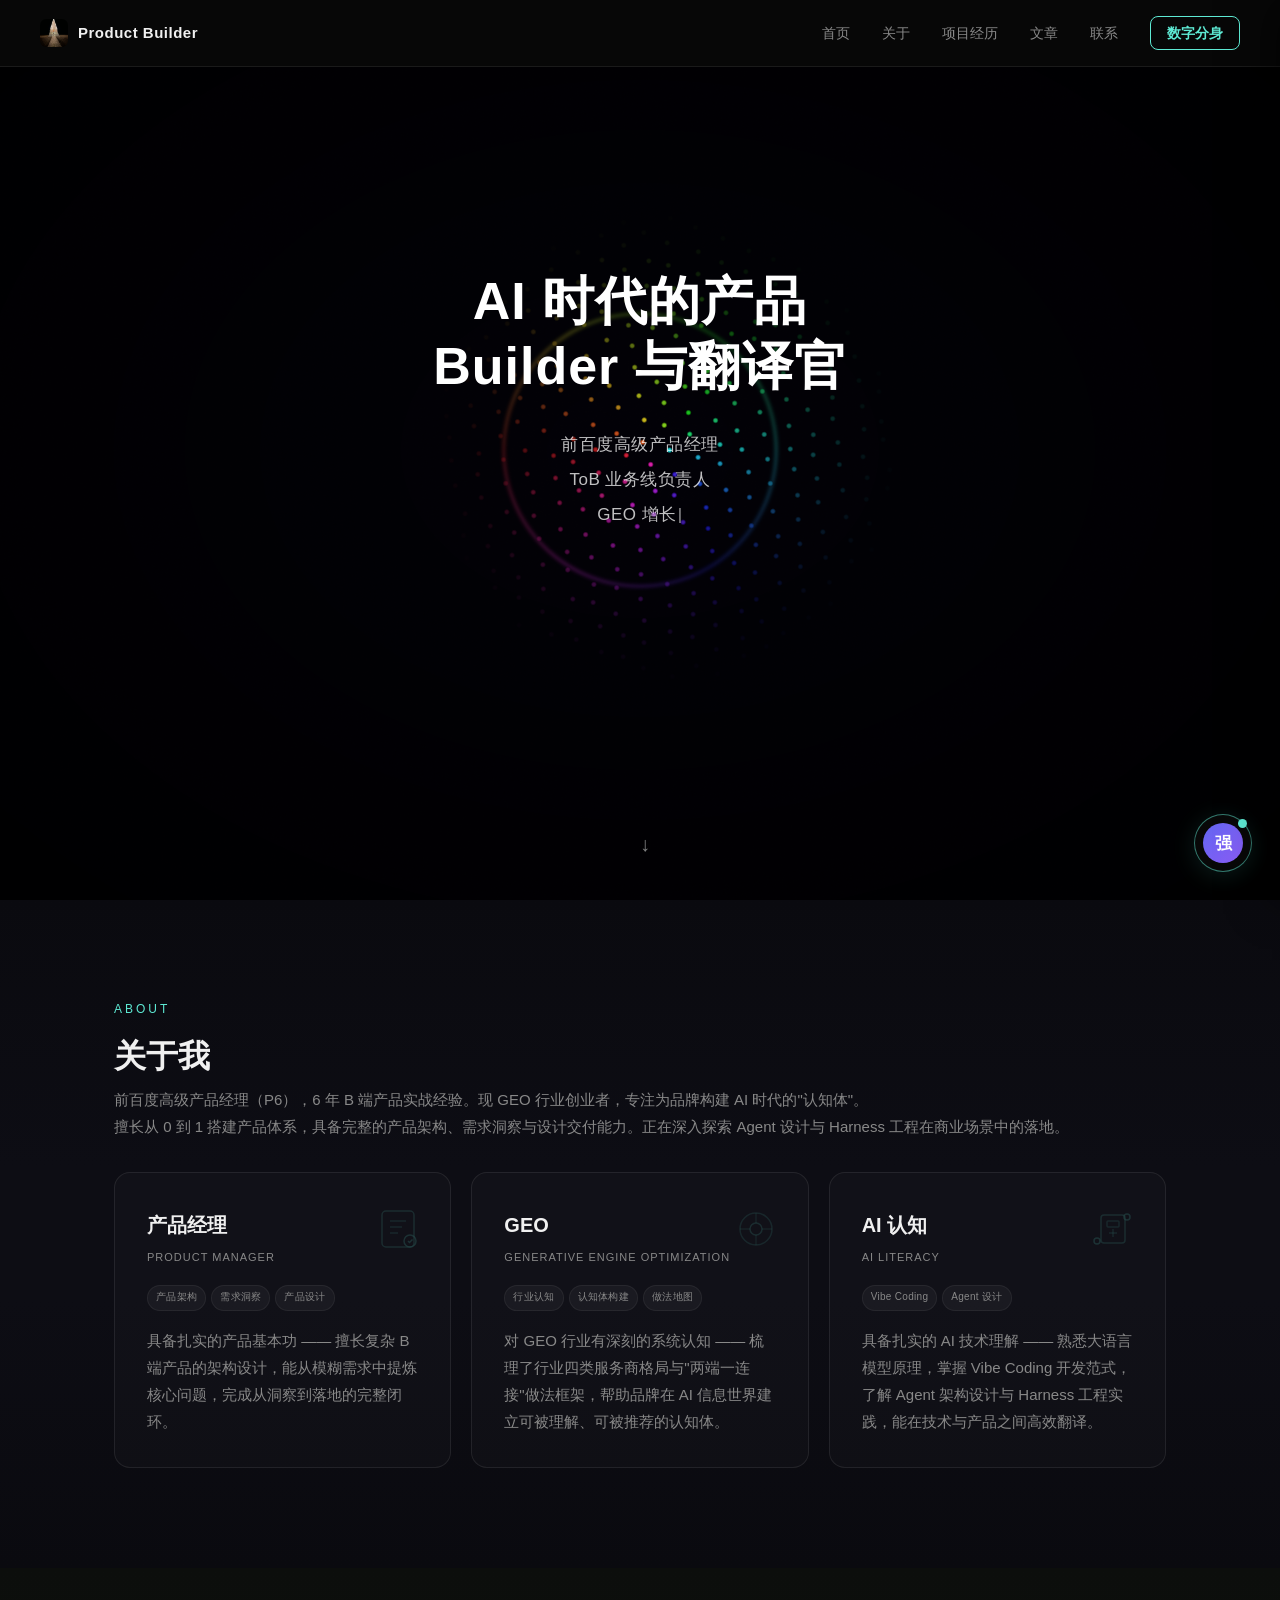
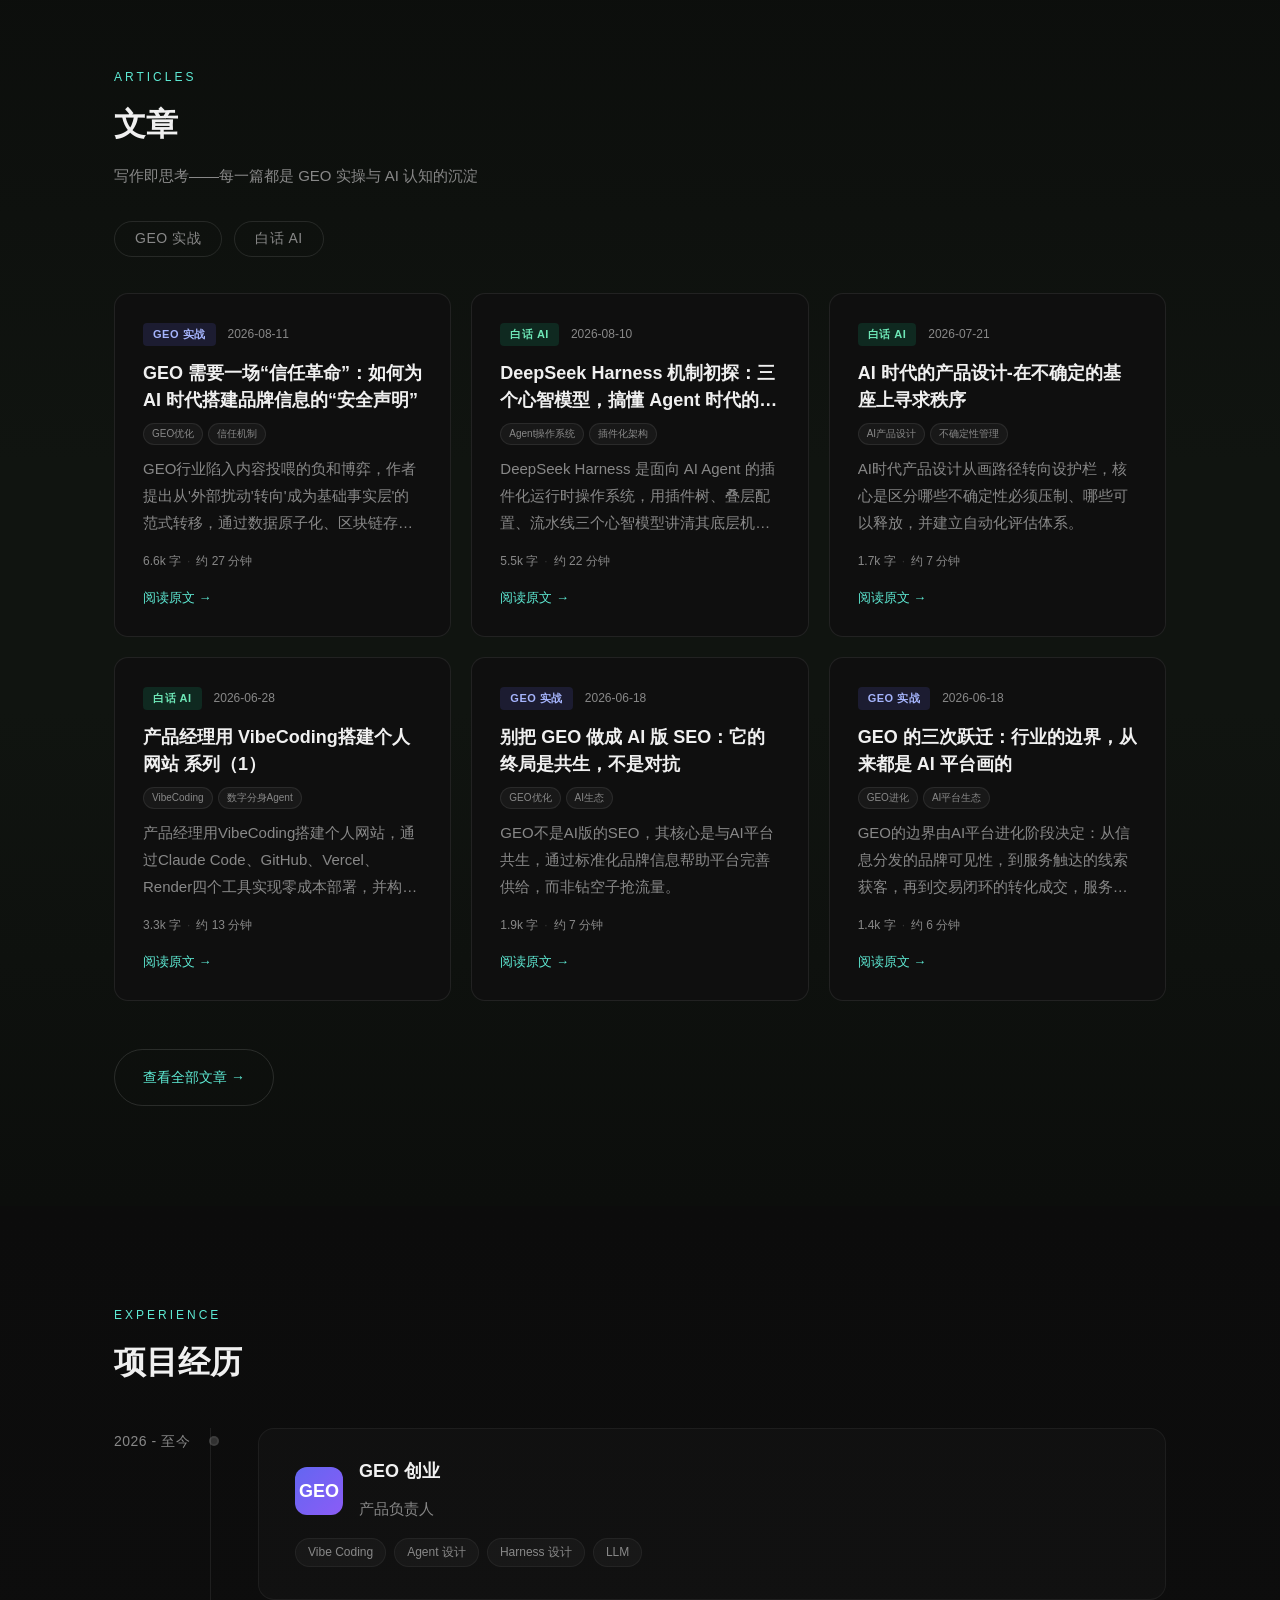
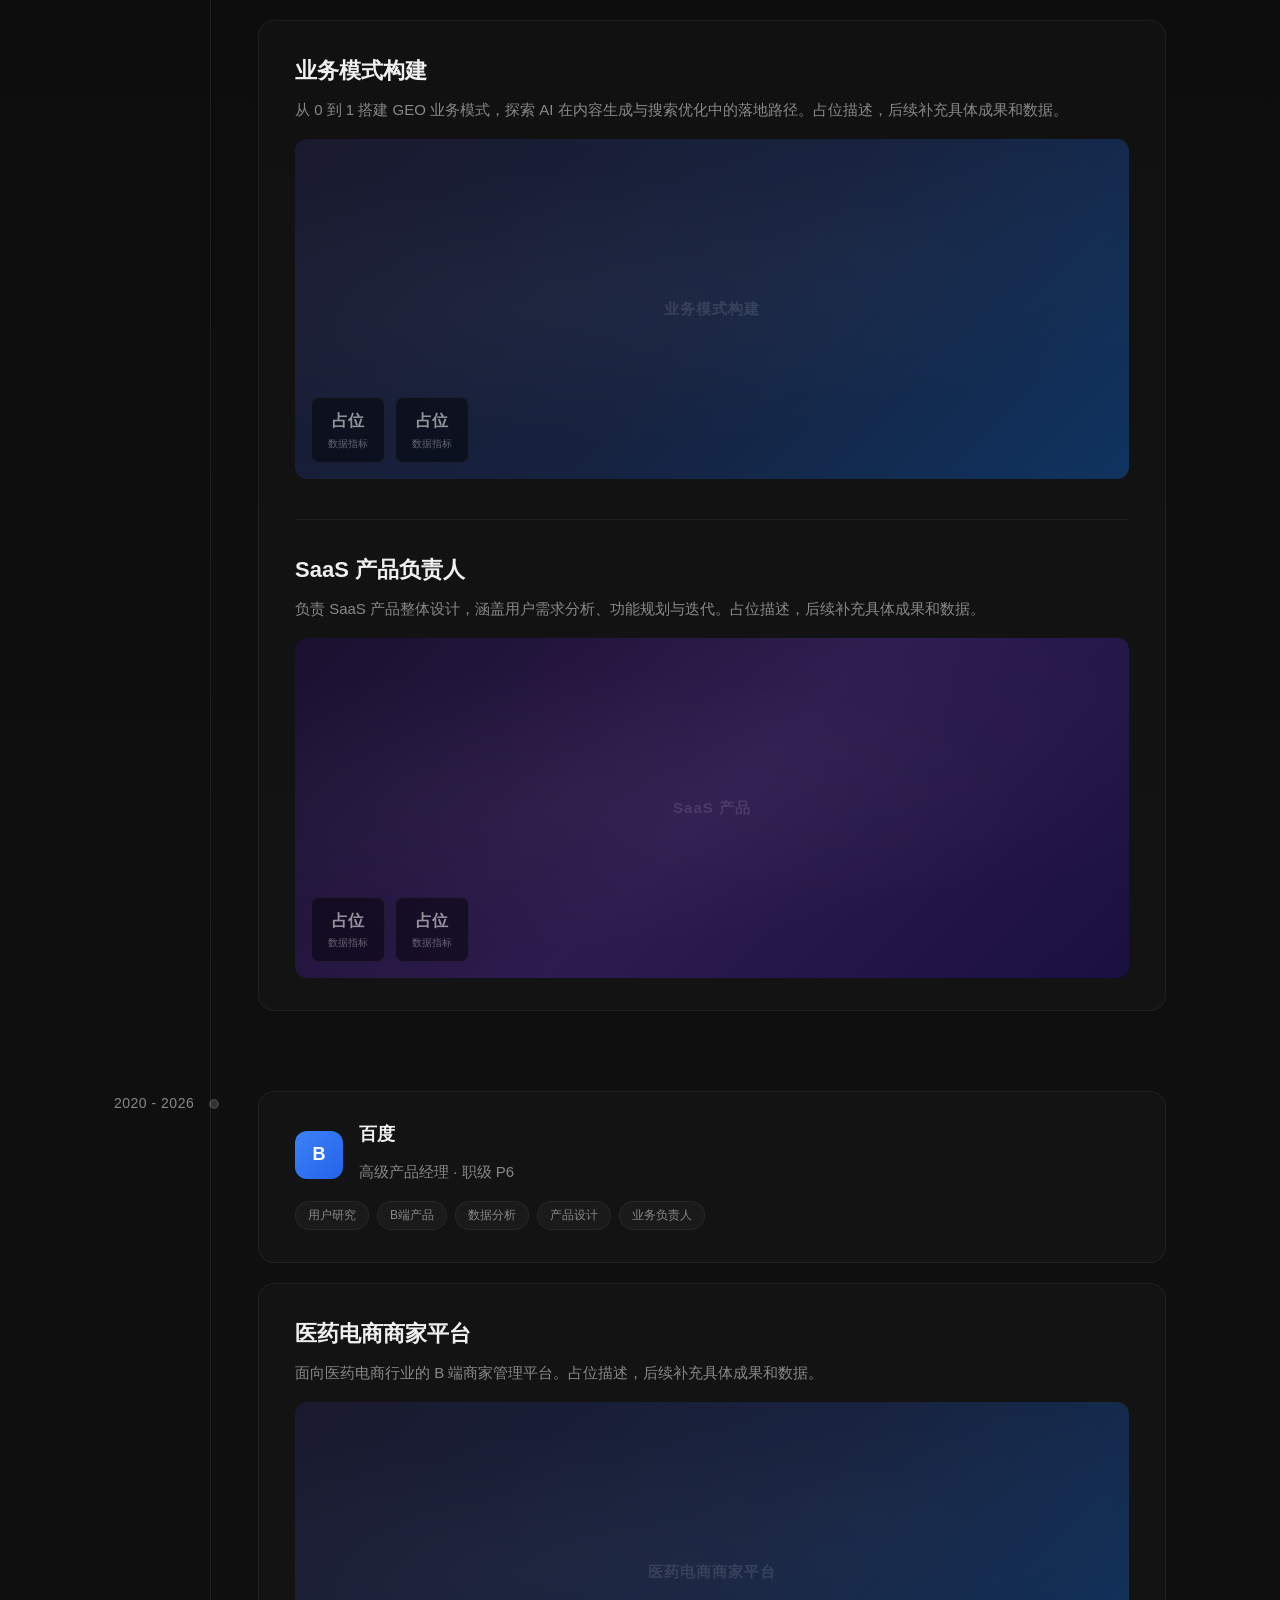
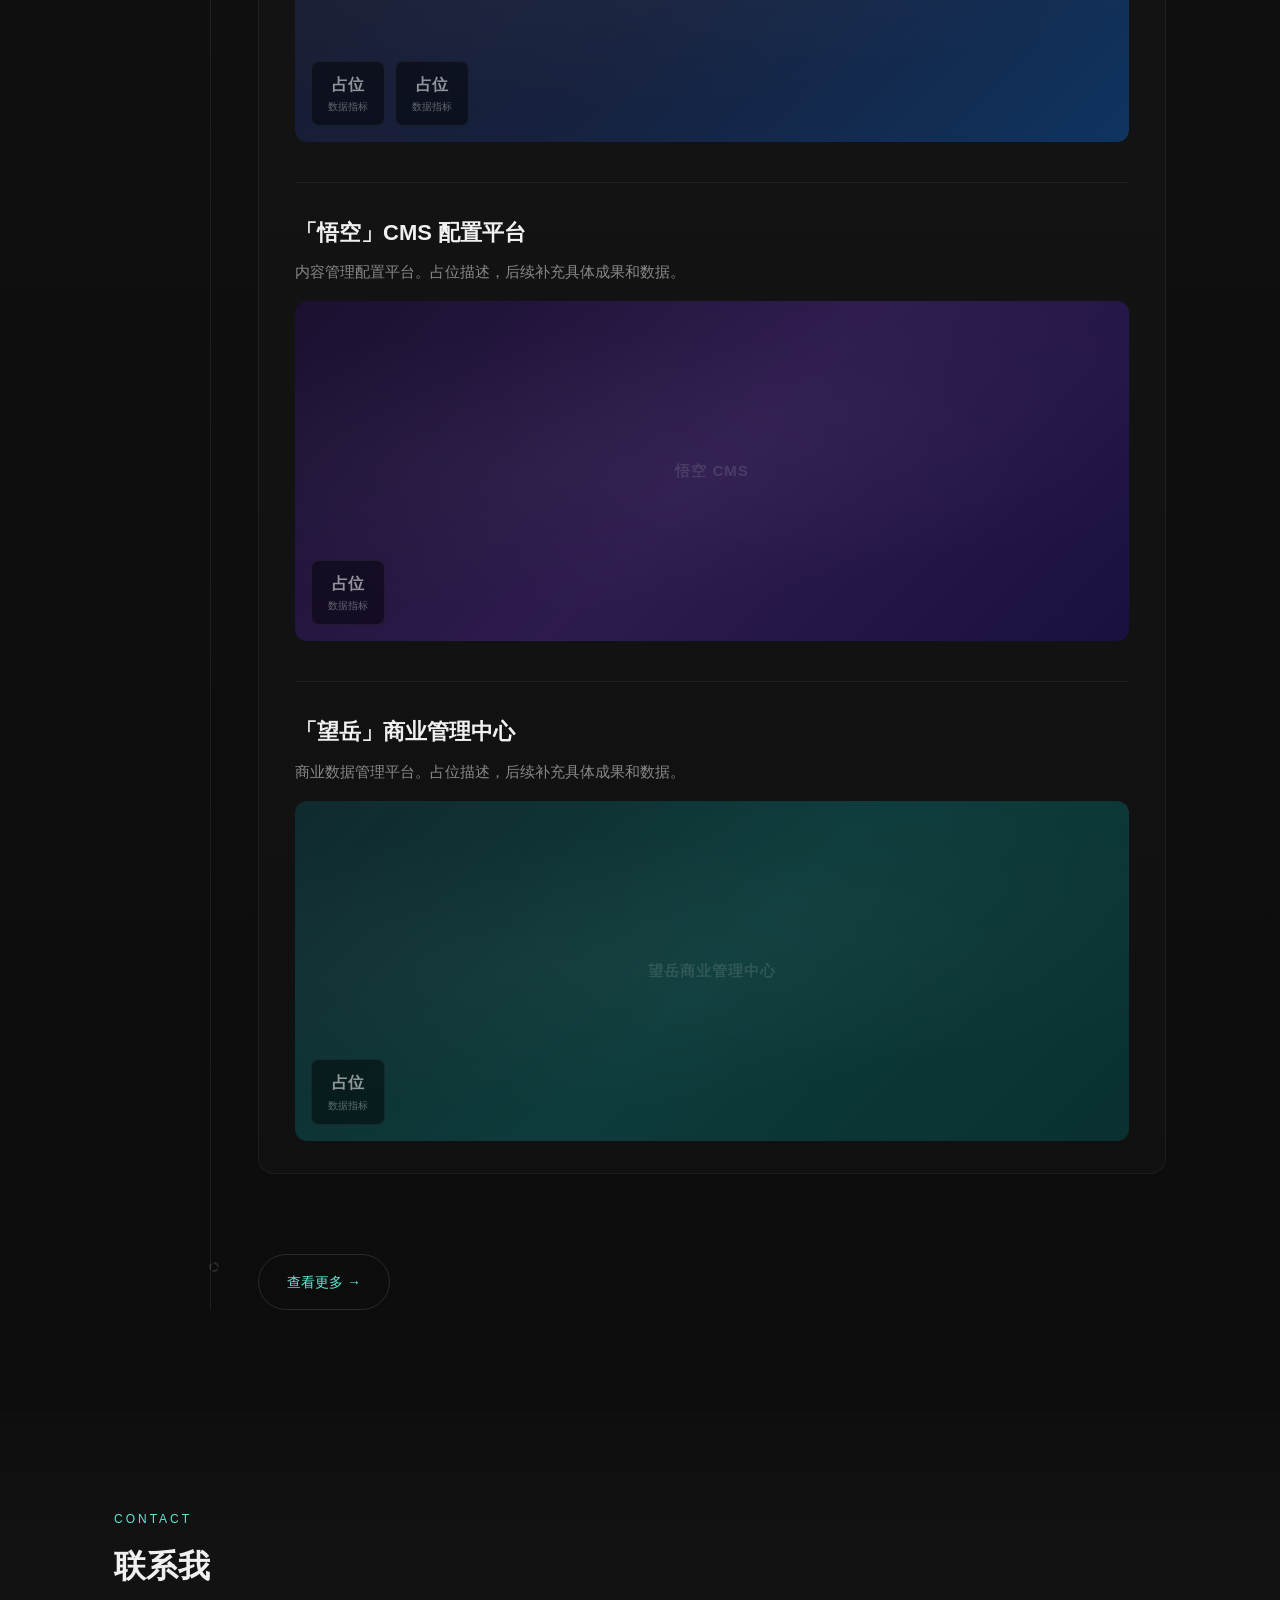
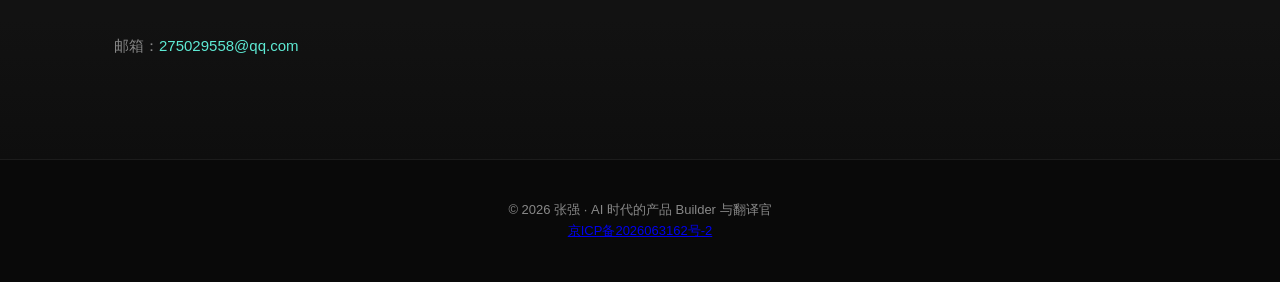
==== commit 16e0c084: "新增：右下角数字分身悬浮入口（强字头像 + 呼吸光点） Co-Authored-By: Claude Code <noreply@anthropic.com>" ====
--- a/index.html
+++ b/index.html
@@ -492,6 +492,12 @@
             </div>
         </div>
     </div>
+
+    <!-- 右下角悬浮入口（数字分身） -->
+    <button class="chat-fab" id="btnOpenChatFab" aria-label="打开数字分身对话">
+        <span class="chat-fab-avatar">强</span>
+        <span class="chat-fab-dot"></span>
+    </button>
 
     <script>
         // ===== 数字分身聊天逻辑 =====
@@ -619,6 +625,7 @@
             }
 
             document.getElementById('btnOpenChat').addEventListener('click', openChat);
+            document.getElementById('btnOpenChatFab').addEventListener('click', openChat);
             document.getElementById('btnCloseChat').addEventListener('click', closeChat);
             overlay.addEventListener('click', closeChat);
 
--- a/style.css
+++ b/style.css
@@ -1588,3 +1588,65 @@
 @media (max-width: 500px) {
     .chat-drawer { width: 100vw; }
 }
+
+/* ===== 右下角悬浮入口（数字分身） ===== */
+.chat-fab {
+    position: fixed;
+    right: 28px;
+    bottom: 28px;
+    z-index: 190;
+    width: 58px;
+    height: 58px;
+    border-radius: 50%;
+    border: 1px solid rgba(94, 234, 212, 0.5);
+    background: rgba(9, 9, 9, 0.9);
+    backdrop-filter: blur(8px);
+    -webkit-backdrop-filter: blur(8px);
+    display: flex;
+    align-items: center;
+    justify-content: center;
+    cursor: pointer;
+    box-shadow: 0 4px 24px rgba(94, 234, 212, 0.12);
+    transition: transform 0.25s ease, box-shadow 0.25s ease, border-color 0.25s ease;
+}
+.chat-fab:hover {
+    transform: scale(1.08);
+    border-color: var(--accent);
+    box-shadow: 0 6px 32px rgba(94, 234, 212, 0.28);
+}
+.chat-fab:active { transform: scale(0.96); }
+
+.chat-fab-avatar {
+    width: 40px;
+    height: 40px;
+    border-radius: 50%;
+    background: linear-gradient(135deg, #6366f1, #8b5cf6);
+    display: flex;
+    align-items: center;
+    justify-content: center;
+    font-size: 17px;
+    font-weight: 700;
+    color: #fff;
+}
+
+/* 在线状态呼吸光点 */
+.chat-fab-dot {
+    position: absolute;
+    right: 4px;
+    top: 4px;
+    width: 9px;
+    height: 9px;
+    border-radius: 50%;
+    background: var(--accent);
+    animation: fab-breathe 2.4s ease-in-out infinite;
+}
+@keyframes fab-breathe {
+    0%, 100% { opacity: 0.35; transform: scale(0.85); }
+    50%      { opacity: 1;    transform: scale(1.15); }
+}
+
+/* 移动端：稍小、靠边更近 */
+@media (max-width: 768px) {
+    .chat-fab { right: 18px; bottom: 18px; width: 52px; height: 52px; }
+    .chat-fab-avatar { width: 36px; height: 36px; font-size: 15px; }
+}
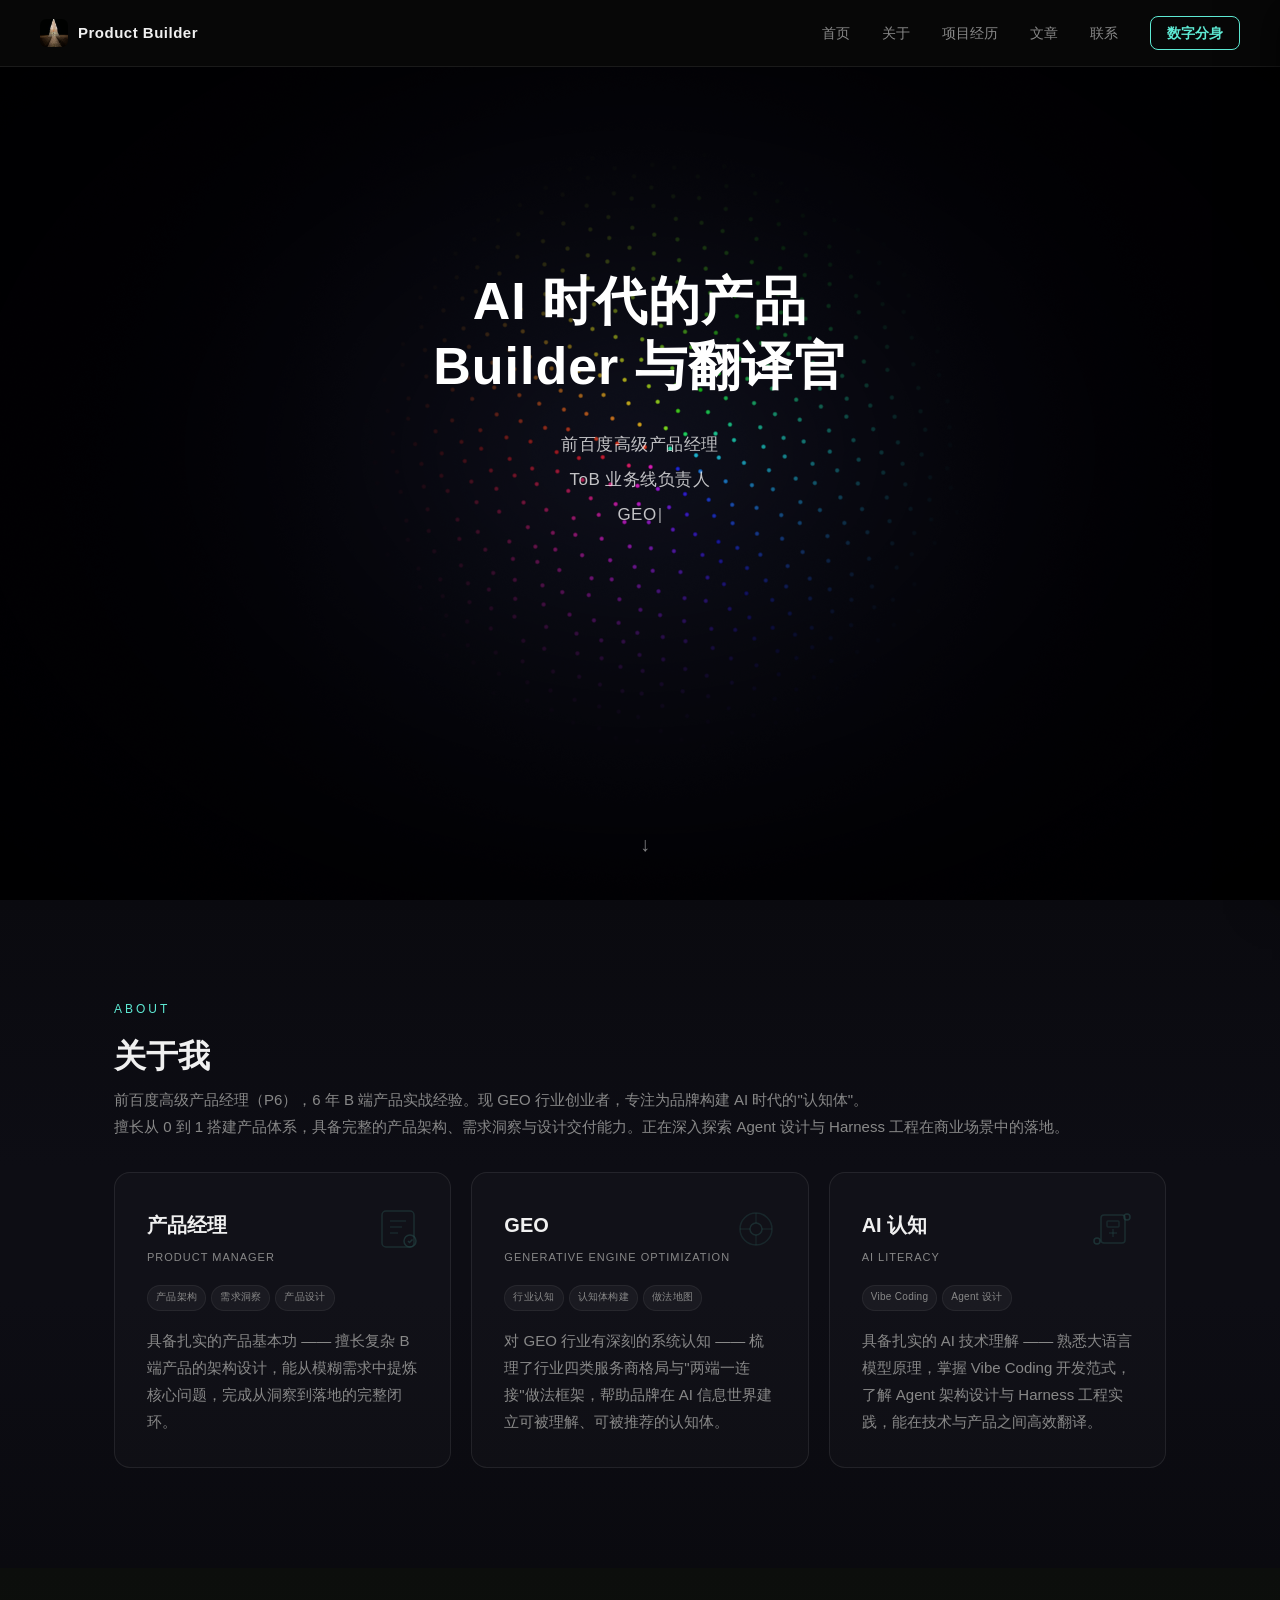
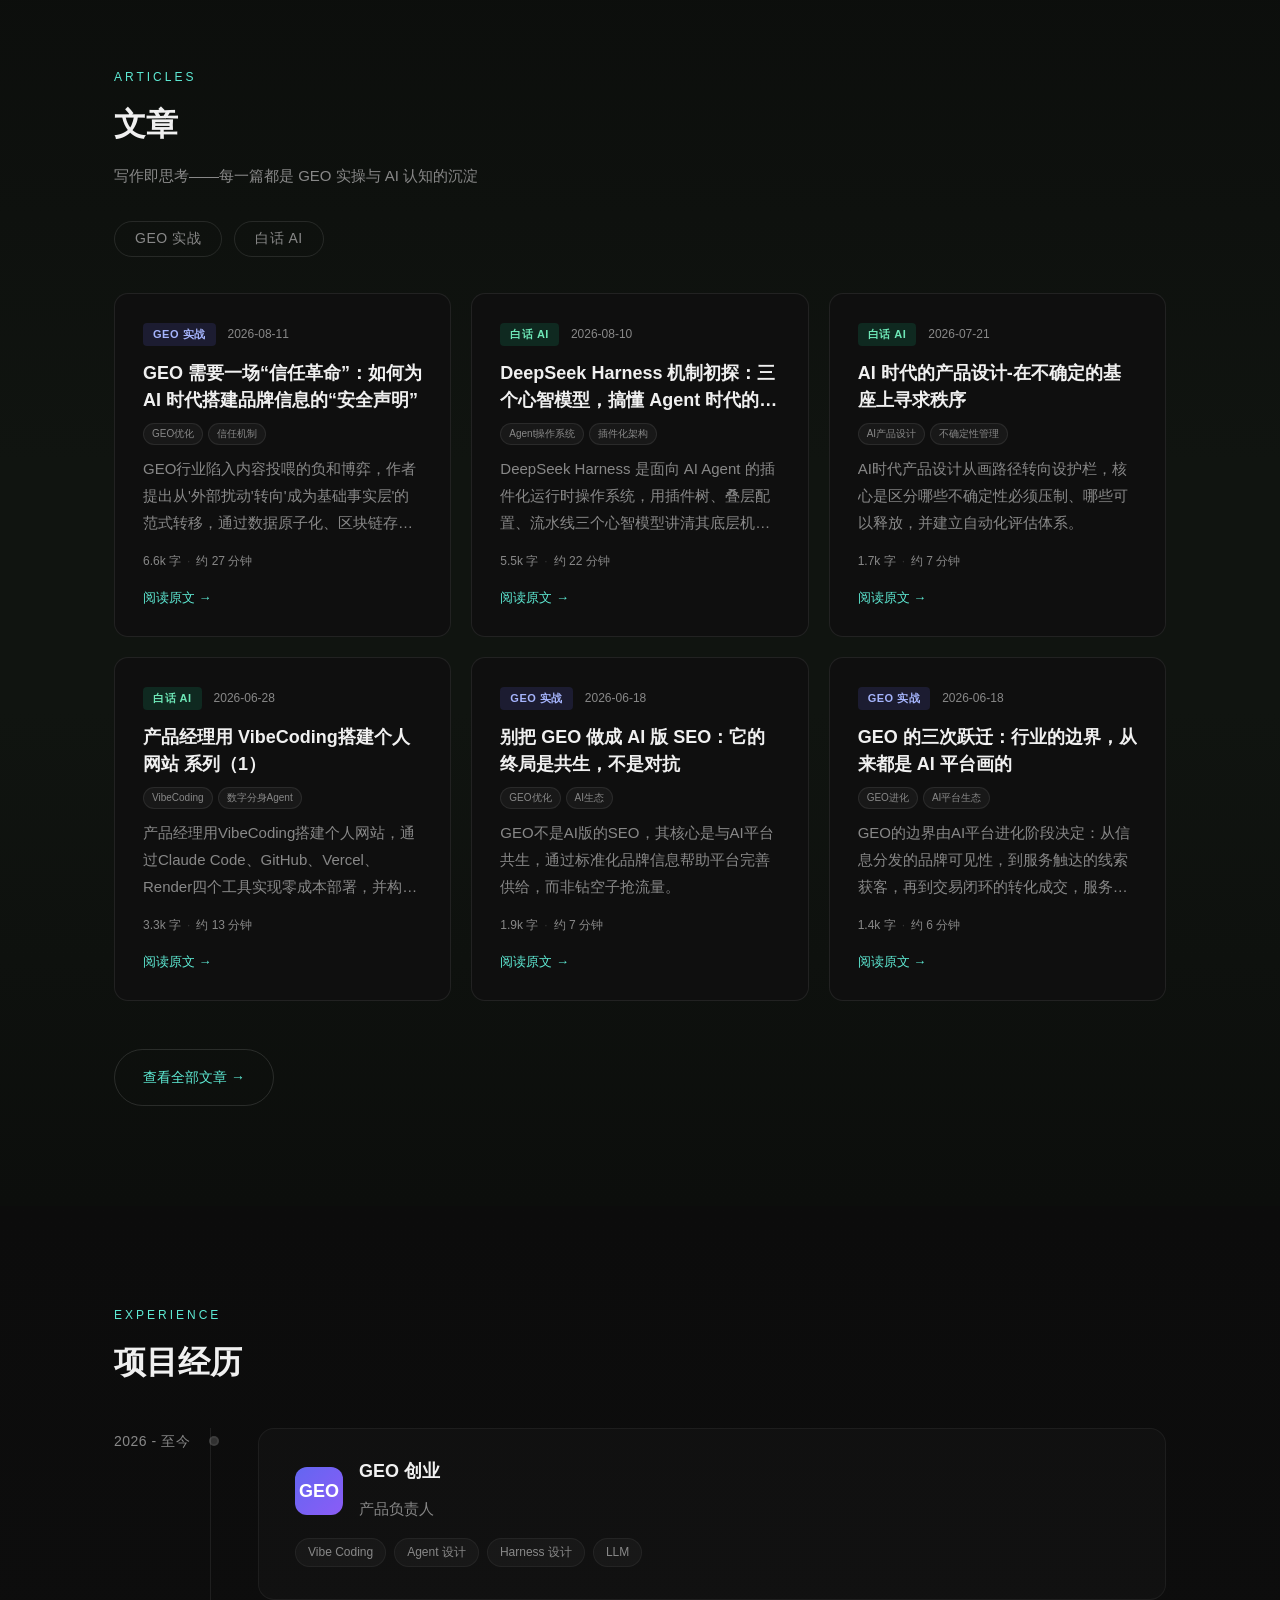
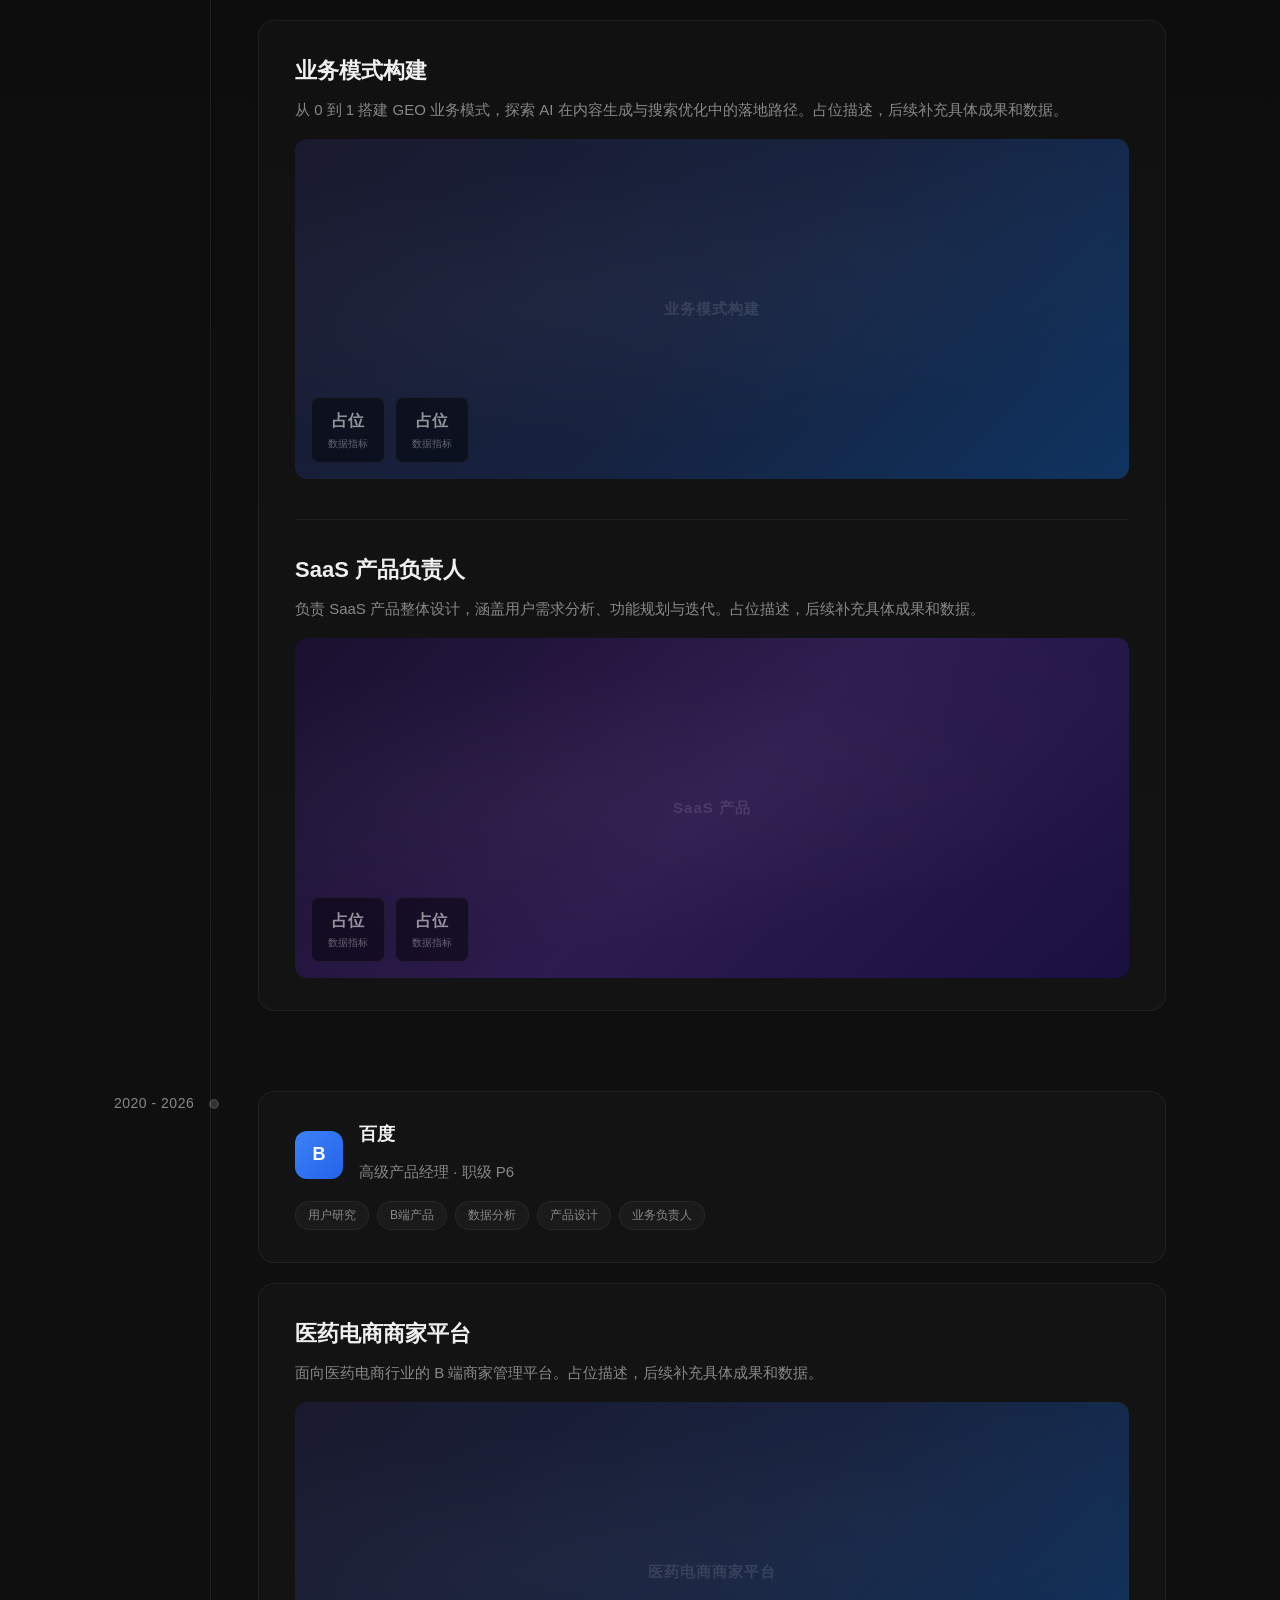
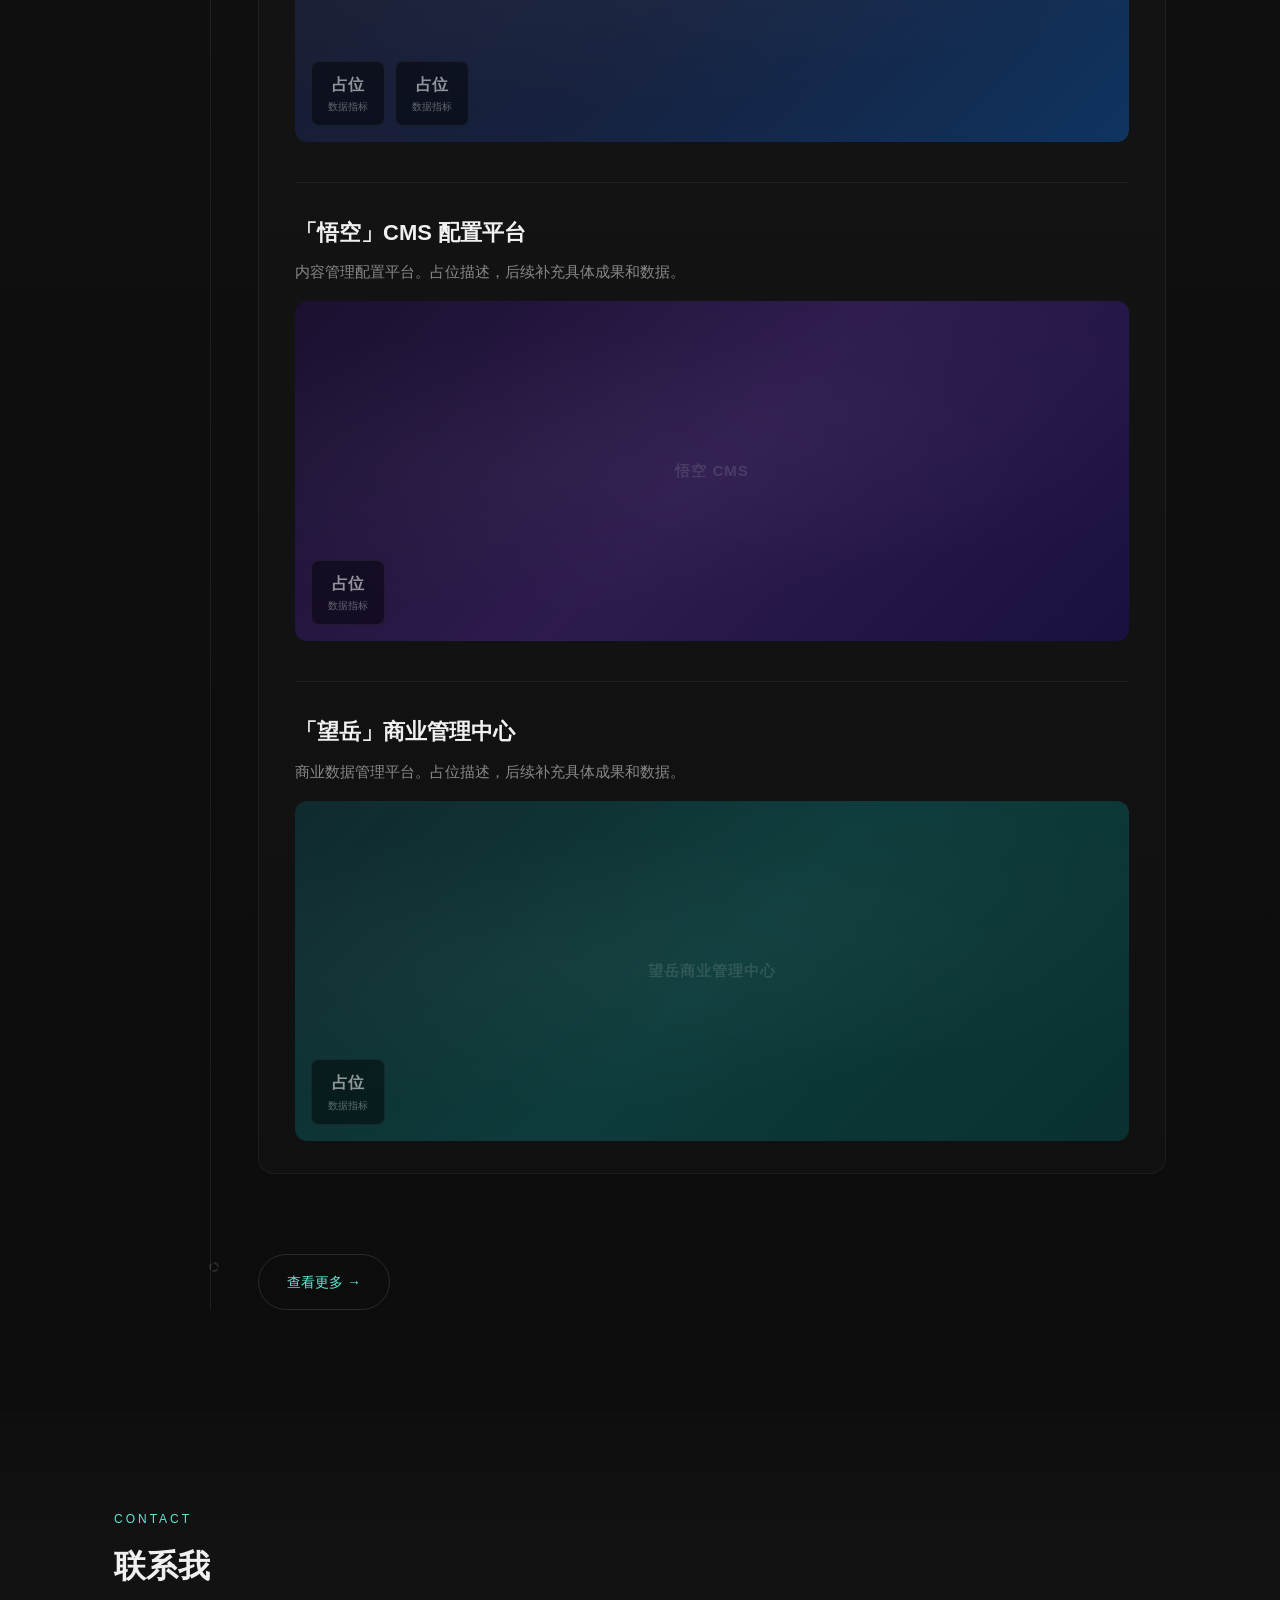
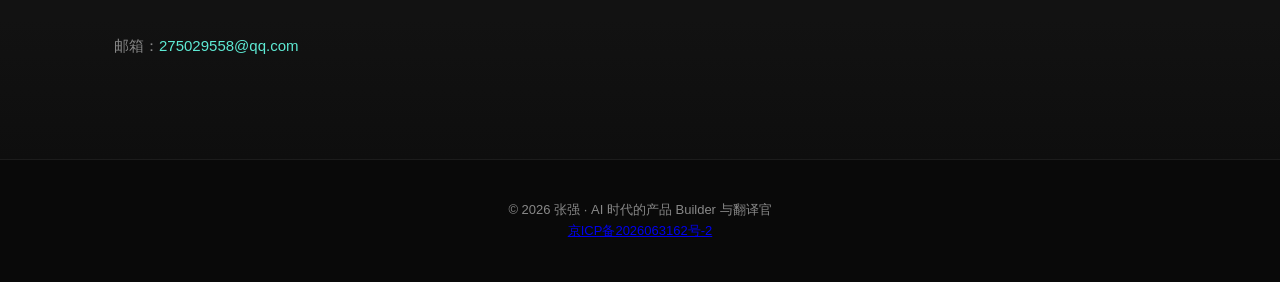
==== commit 392562d8: "回退：移除右下角数字分身悬浮入口（视觉效果不佳） Co-Authored-By: Claude Code <noreply@anthropic.com>" ====
--- a/index.html
+++ b/index.html
@@ -492,12 +492,6 @@
             </div>
         </div>
     </div>
-
-    <!-- 右下角悬浮入口（数字分身） -->
-    <button class="chat-fab" id="btnOpenChatFab" aria-label="打开数字分身对话">
-        <span class="chat-fab-avatar">强</span>
-        <span class="chat-fab-dot"></span>
-    </button>
 
     <script>
         // ===== 数字分身聊天逻辑 =====
@@ -625,7 +619,6 @@
             }
 
             document.getElementById('btnOpenChat').addEventListener('click', openChat);
-            document.getElementById('btnOpenChatFab').addEventListener('click', openChat);
             document.getElementById('btnCloseChat').addEventListener('click', closeChat);
             overlay.addEventListener('click', closeChat);
 
--- a/style.css
+++ b/style.css
@@ -1588,65 +1588,3 @@
 @media (max-width: 500px) {
     .chat-drawer { width: 100vw; }
 }
-
-/* ===== 右下角悬浮入口（数字分身） ===== */
-.chat-fab {
-    position: fixed;
-    right: 28px;
-    bottom: 28px;
-    z-index: 190;
-    width: 58px;
-    height: 58px;
-    border-radius: 50%;
-    border: 1px solid rgba(94, 234, 212, 0.5);
-    background: rgba(9, 9, 9, 0.9);
-    backdrop-filter: blur(8px);
-    -webkit-backdrop-filter: blur(8px);
-    display: flex;
-    align-items: center;
-    justify-content: center;
-    cursor: pointer;
-    box-shadow: 0 4px 24px rgba(94, 234, 212, 0.12);
-    transition: transform 0.25s ease, box-shadow 0.25s ease, border-color 0.25s ease;
-}
-.chat-fab:hover {
-    transform: scale(1.08);
-    border-color: var(--accent);
-    box-shadow: 0 6px 32px rgba(94, 234, 212, 0.28);
-}
-.chat-fab:active { transform: scale(0.96); }
-
-.chat-fab-avatar {
-    width: 40px;
-    height: 40px;
-    border-radius: 50%;
-    background: linear-gradient(135deg, #6366f1, #8b5cf6);
-    display: flex;
-    align-items: center;
-    justify-content: center;
-    font-size: 17px;
-    font-weight: 700;
-    color: #fff;
-}
-
-/* 在线状态呼吸光点 */
-.chat-fab-dot {
-    position: absolute;
-    right: 4px;
-    top: 4px;
-    width: 9px;
-    height: 9px;
-    border-radius: 50%;
-    background: var(--accent);
-    animation: fab-breathe 2.4s ease-in-out infinite;
-}
-@keyframes fab-breathe {
-    0%, 100% { opacity: 0.35; transform: scale(0.85); }
-    50%      { opacity: 1;    transform: scale(1.15); }
-}
-
-/* 移动端：稍小、靠边更近 */
-@media (max-width: 768px) {
-    .chat-fab { right: 18px; bottom: 18px; width: 52px; height: 52px; }
-    .chat-fab-avatar { width: 36px; height: 36px; font-size: 15px; }
-}
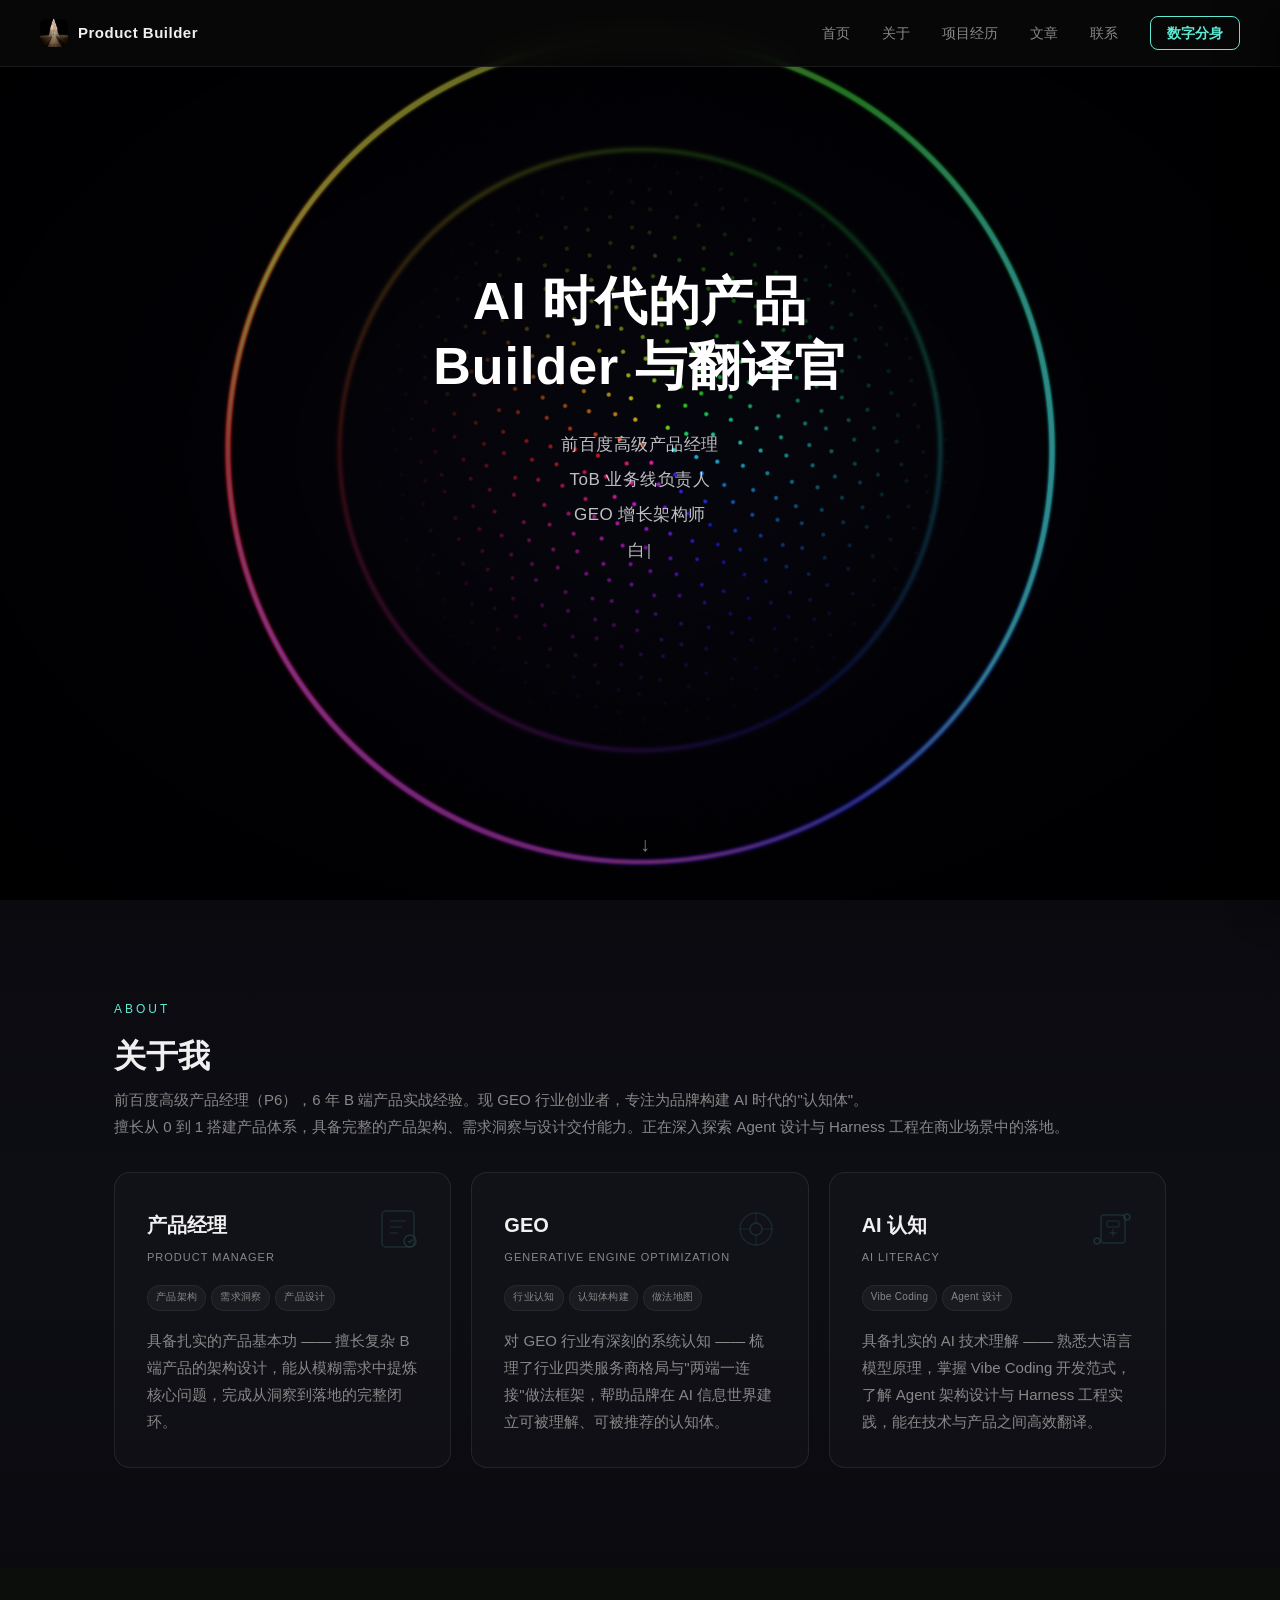
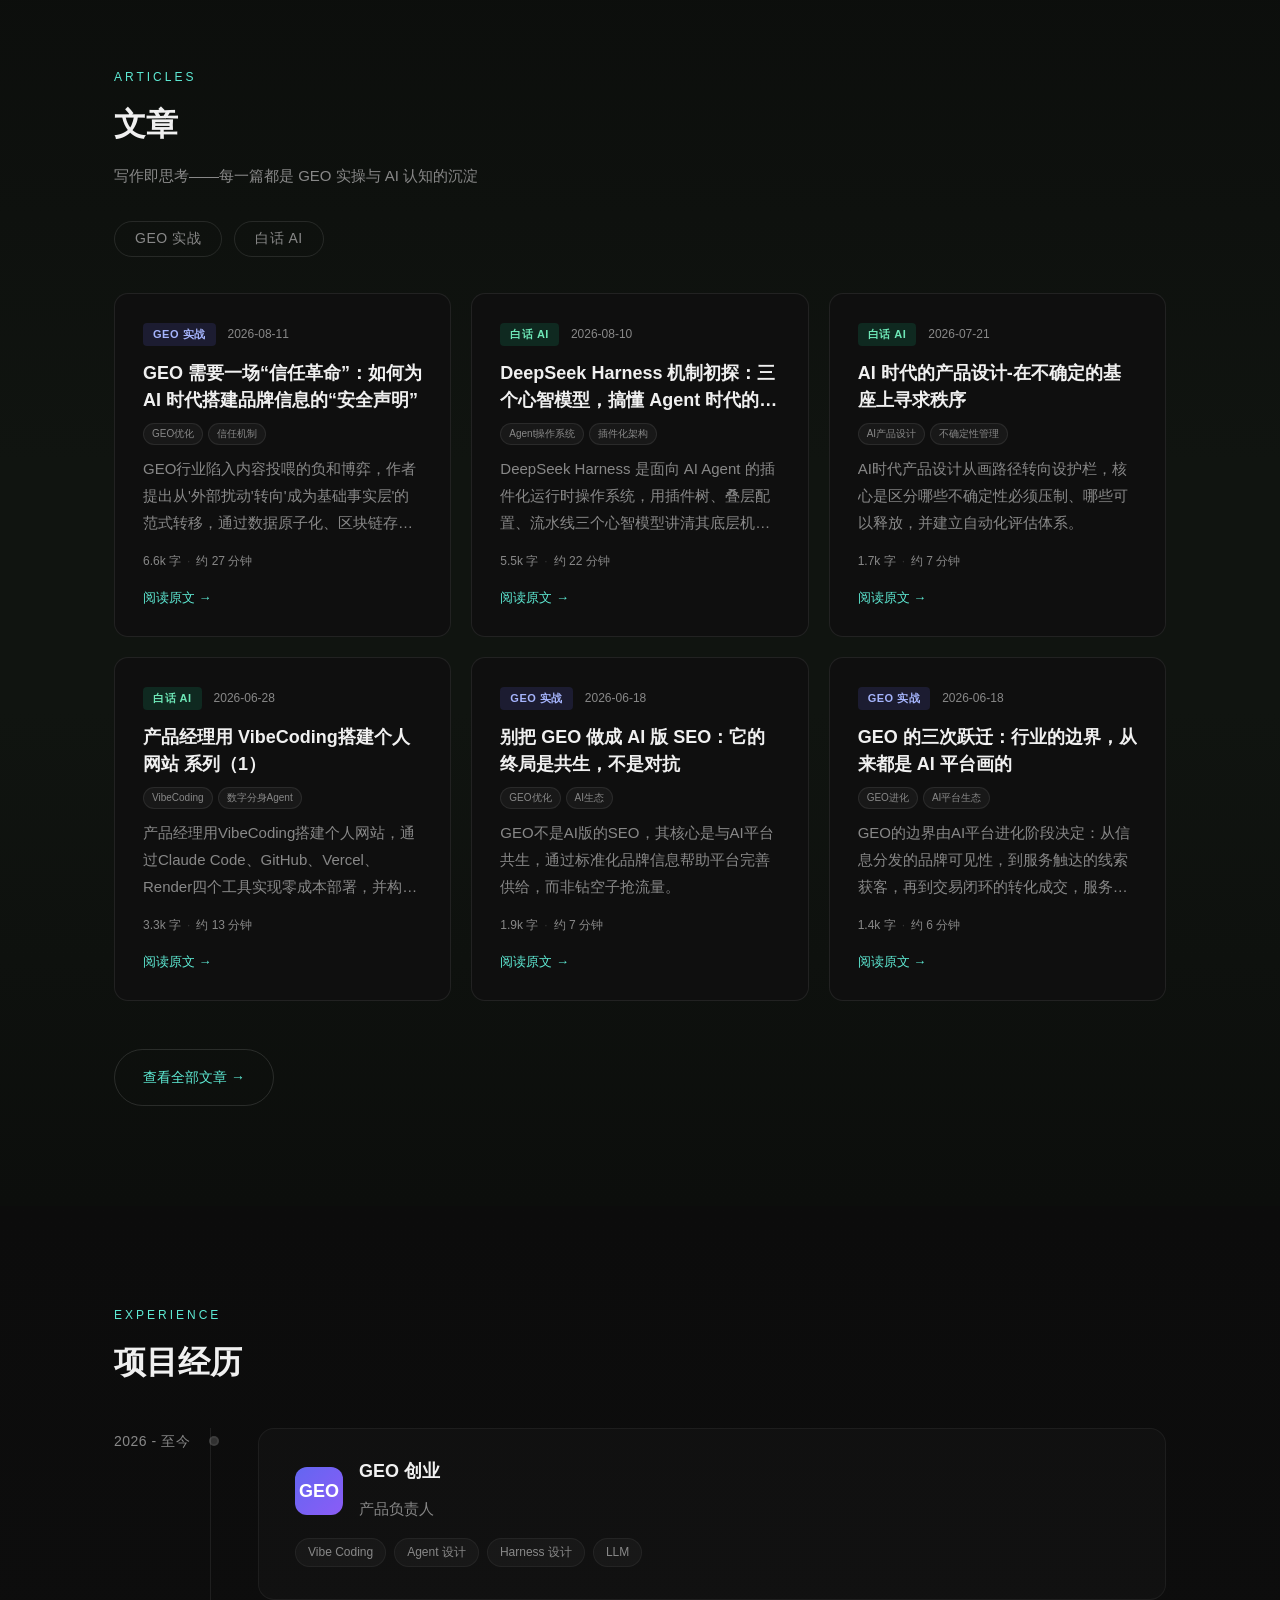
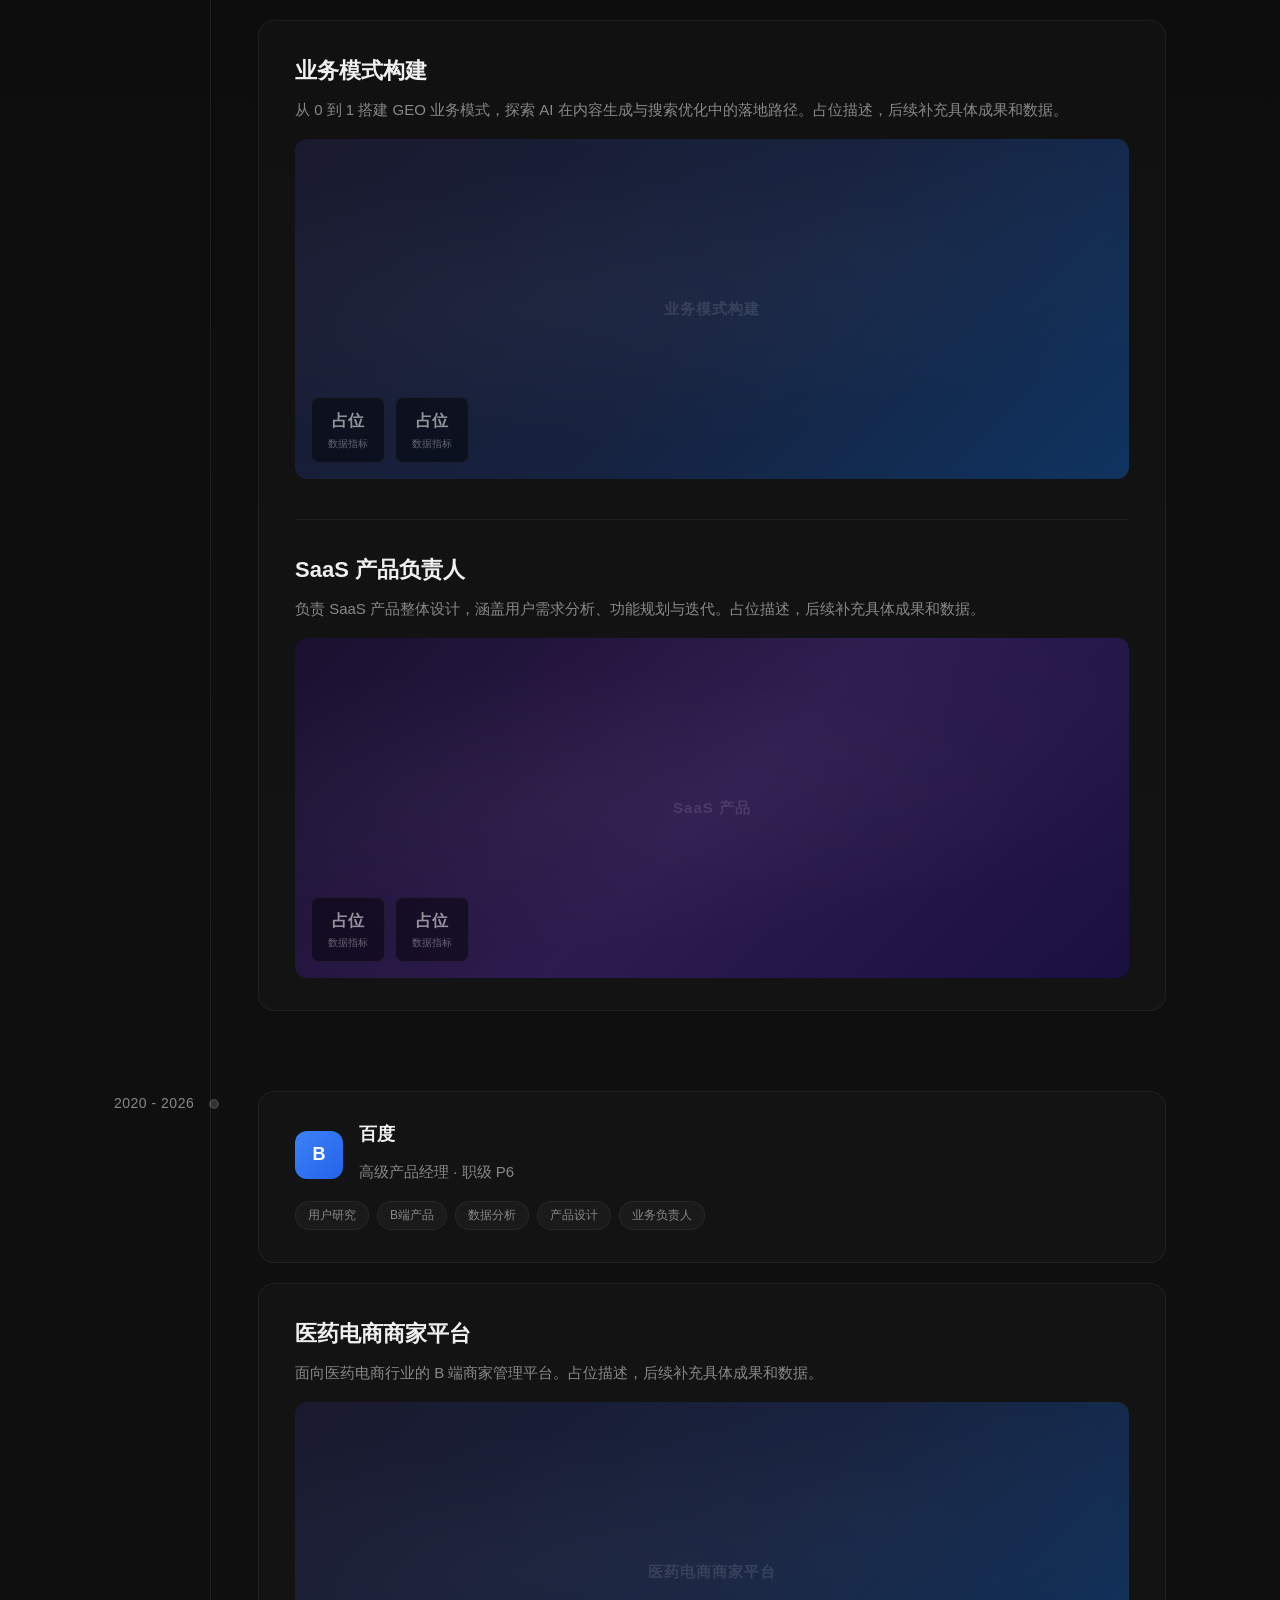
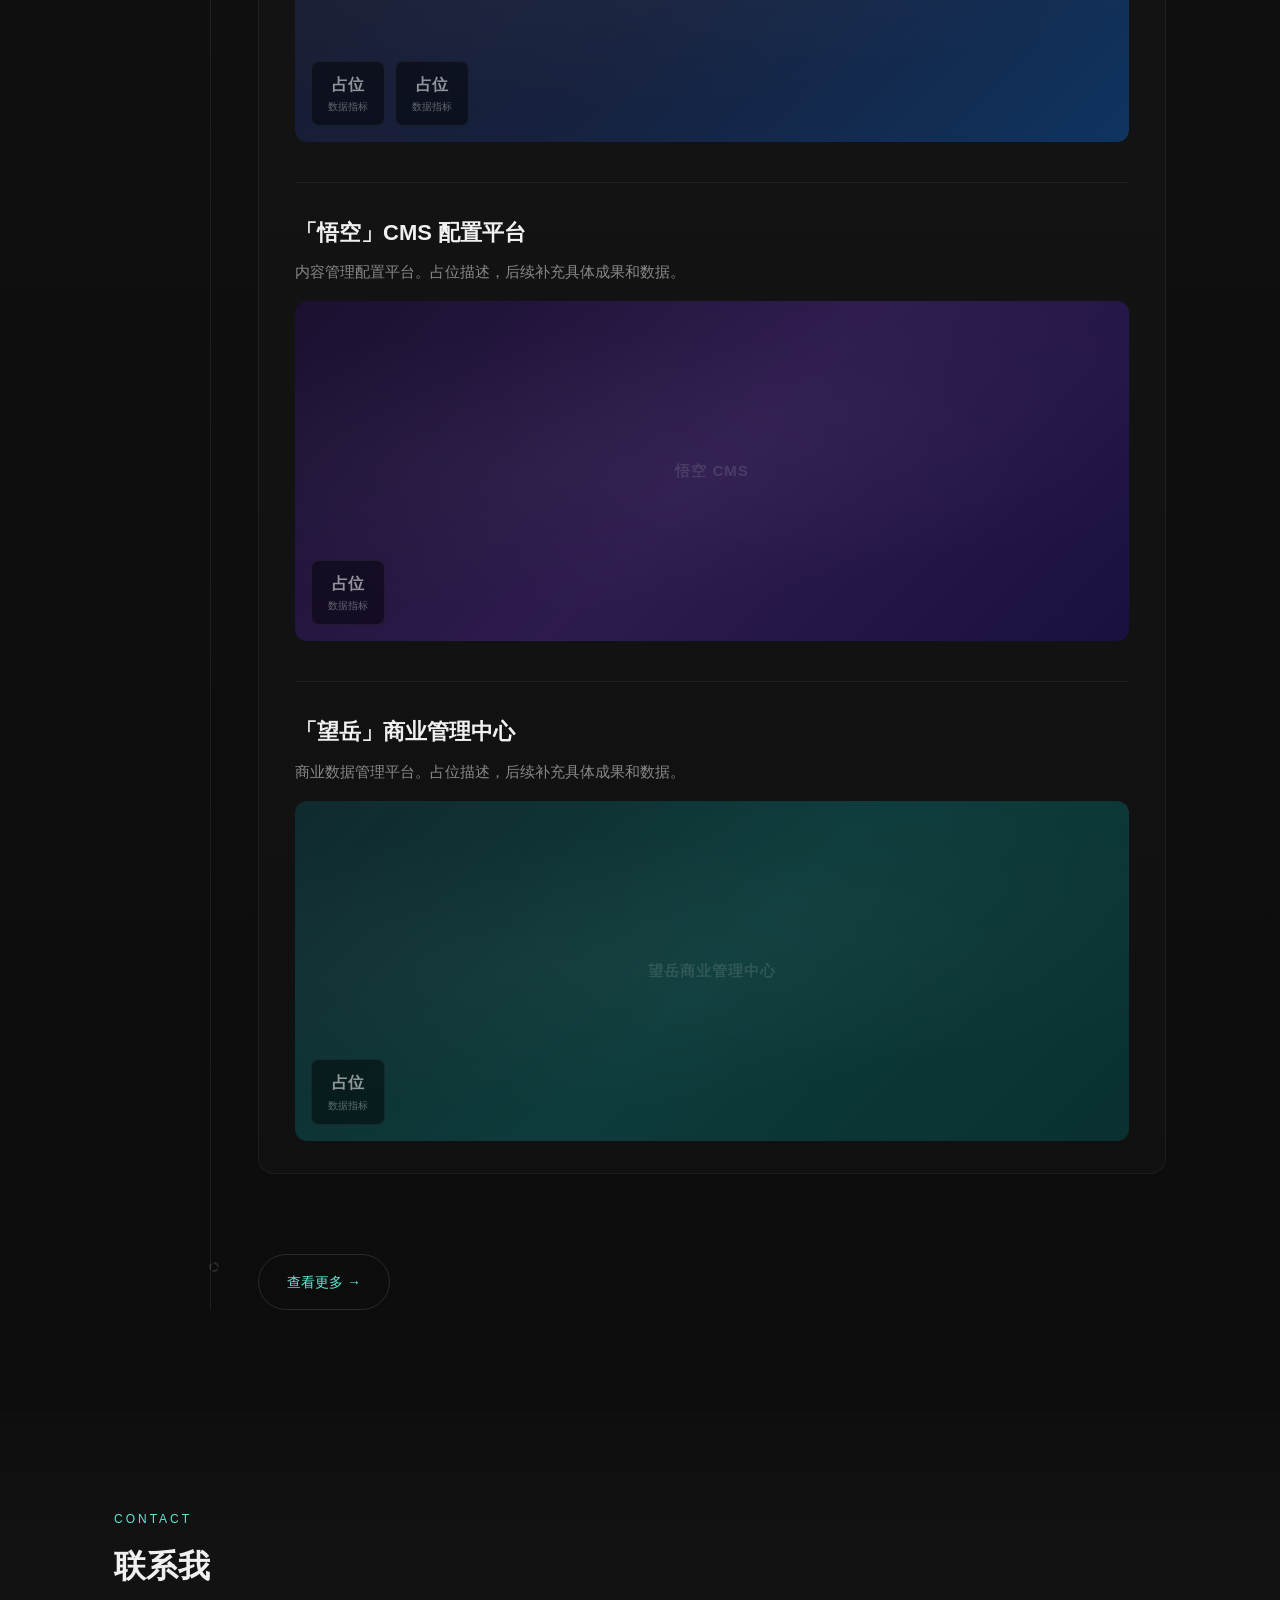
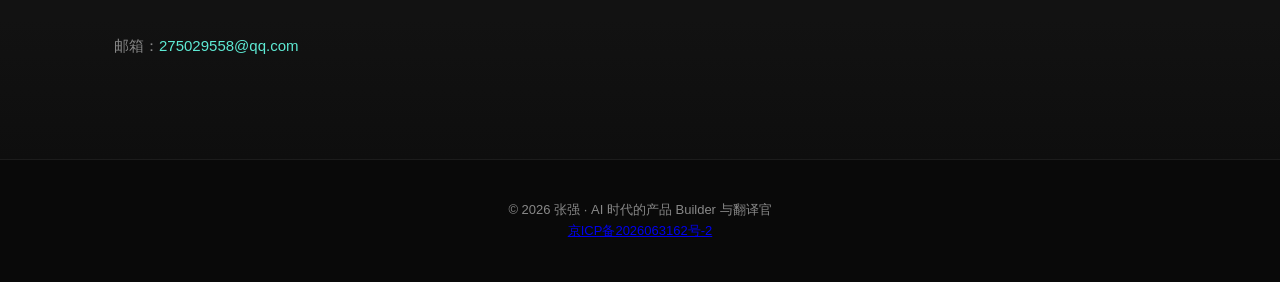
==== commit d381e3d4: "新增：浏览器页签图标（紫色渐变强字 + 青绿描边，全站 4 页面） Co-Authored-By: Claude Code <noreply@anthropic.com>" ====
--- a/index.html
+++ b/index.html
@@ -4,6 +4,9 @@
     <meta charset="UTF-8">
     <meta name="viewport" content="width=device-width, initial-scale=1.0">
     <title>张强 - AI 时代的产品 Builder 与翻译官</title>
+    <link rel="icon" type="image/svg+xml" href="favicon.svg">
+    <link rel="icon" type="image/x-icon" href="favicon.ico">
+    <link rel="apple-touch-icon" href="apple-touch-icon.png">
     <link rel="stylesheet" href="style.css">
     <!-- Hero 动效依赖：defer 不阻塞首屏文字渲染，按顺序执行 -->
     <script defer src="js/three.min.js"></script>
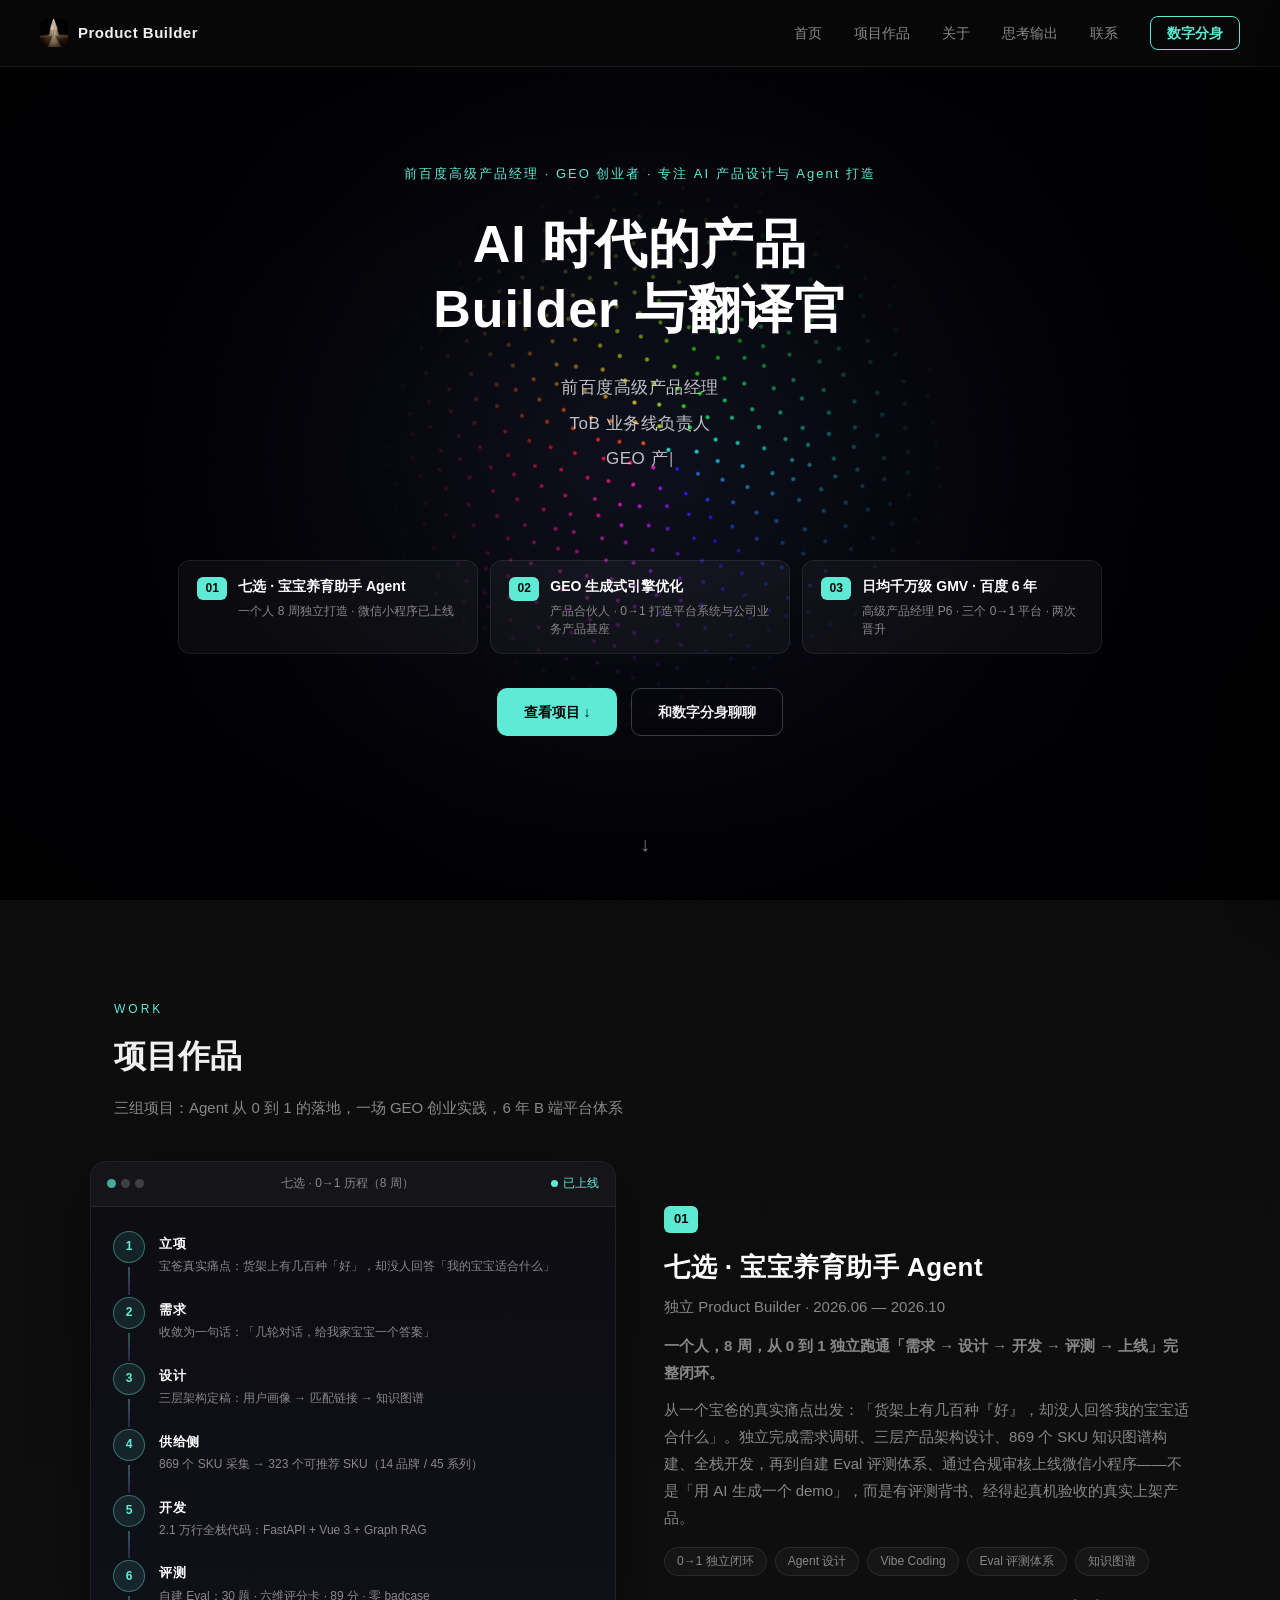
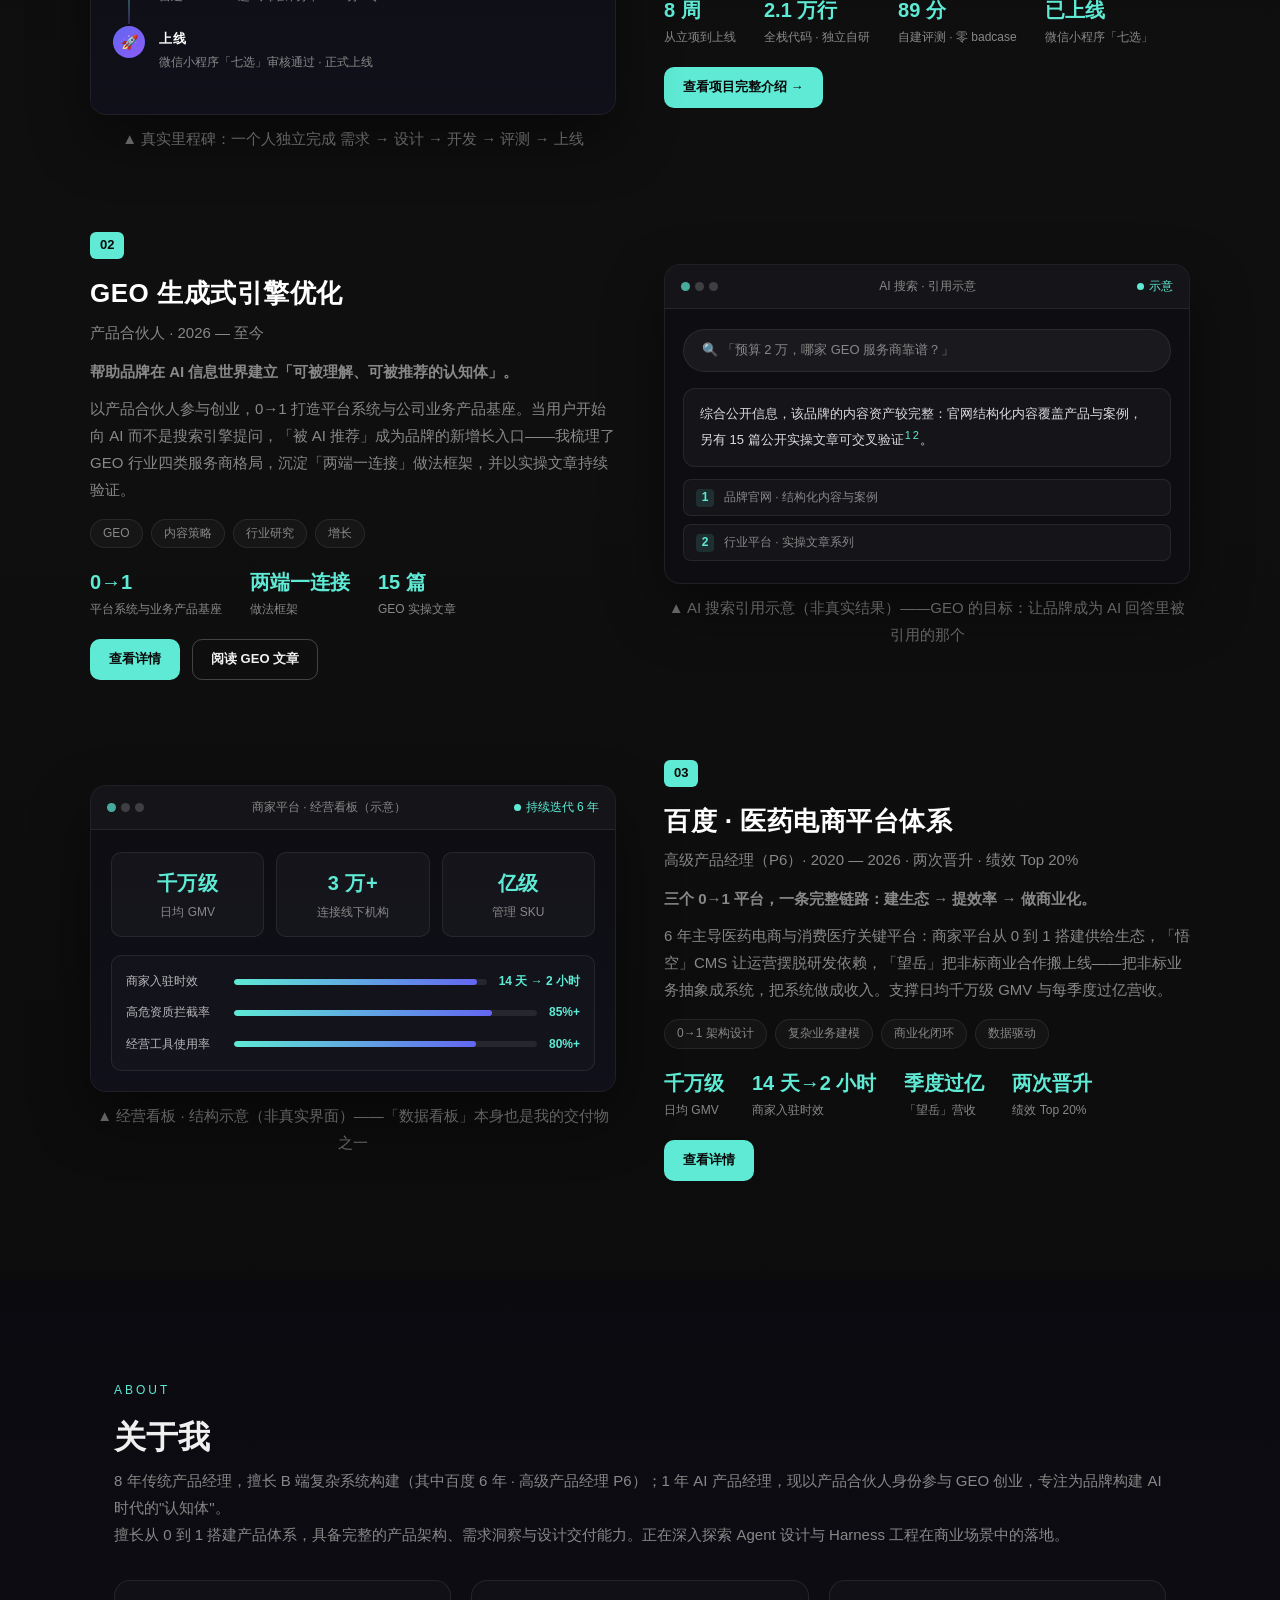
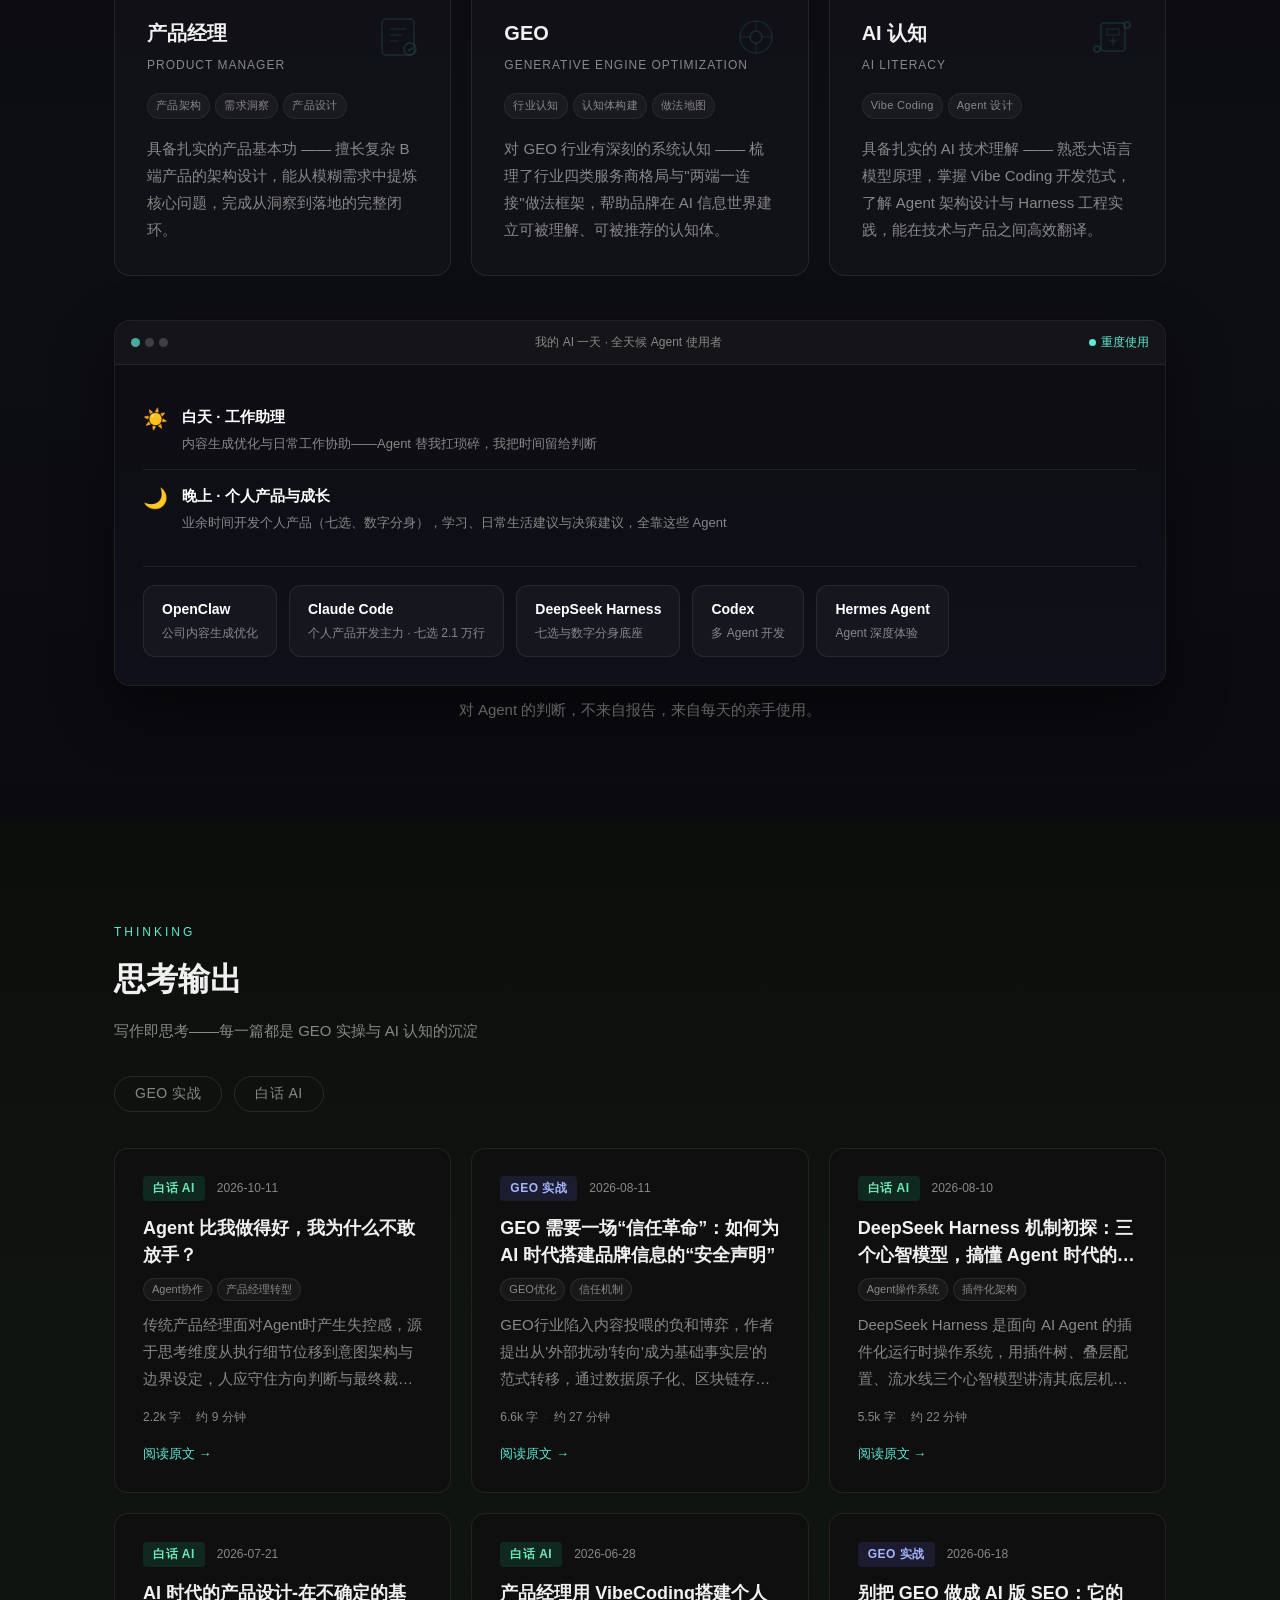
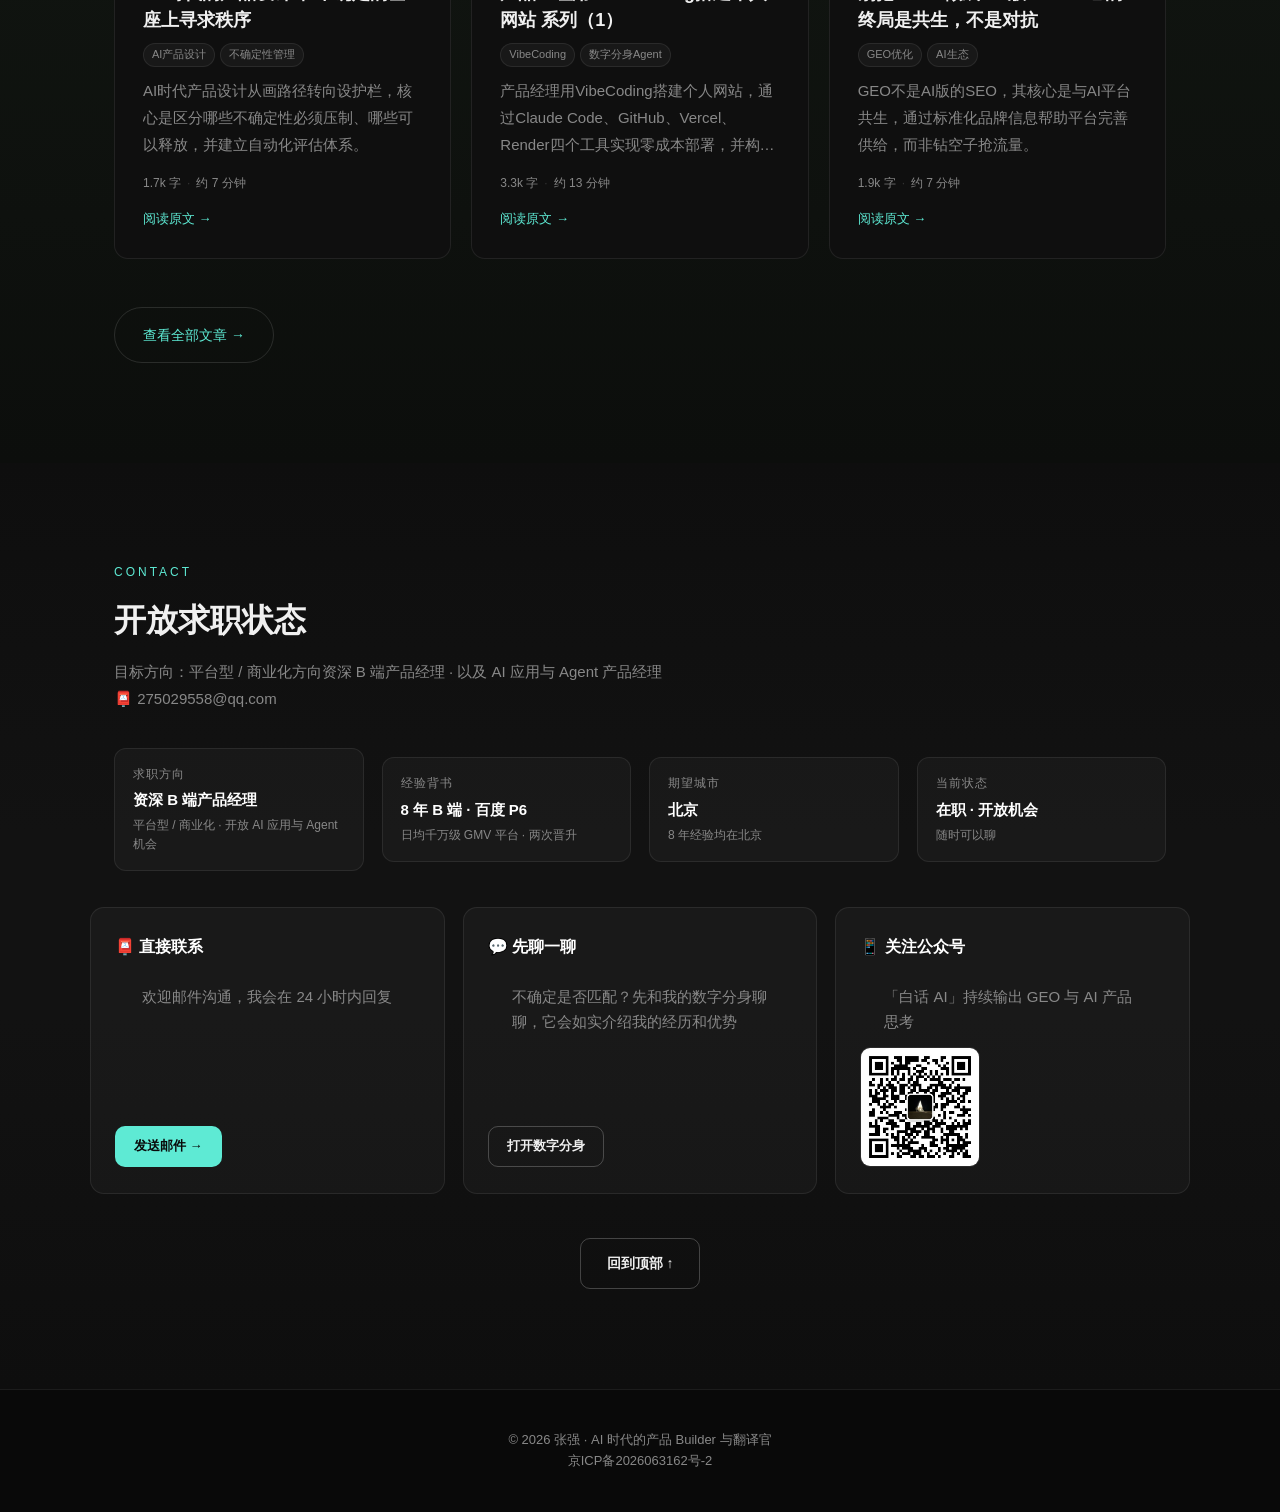
==== commit d1ce219e: "求职改版上线：项目作品区重构+二级页、按钮文字修复、UE设计系统统一、文章板块改名思考输出、头像压缩、孤儿图清理 - Hero 成绩单 GEO 条改为产品合伙人 0→1 表述；GEO 卡数据位重排，首" ====
--- a/index.html
+++ b/index.html
@@ -13,20 +13,20 @@
     <script defer src="js/gsap.min.js"></script>
     <script defer src="hero-v2.js"></script>
 </head>
-<body>
+<body id="top">
     <!-- 导航栏 -->
     <nav>
         <div class="nav-left">
             <a href="index.html" class="nav-home-link">
-                <img src="images/avatar.png" alt="张强" class="nav-icon">
+                <img src="images/avatar.jpg" alt="张强" class="nav-icon">
                 <span class="nav-brand">Product Builder</span>
             </a>
         </div>
         <div class="nav-right">
             <a href="index.html">首页</a>
+            <a href="#work">项目作品</a>
             <a href="#about">关于</a>
-            <a href="projects.html">项目经历</a>
-            <a href="articles.html">文章</a>
+            <a href="articles.html">思考输出</a>
             <a href="#contact">联系</a>
             <a class="nav-agent-btn" href="javascript:void(0)" id="btnOpenChat">数字分身</a>
         </div>
@@ -38,11 +38,41 @@
         <canvas id="heroBg"></canvas>
         <div class="hero-overlay"></div>
         <div class="hero-content">
+            <p class="hero-kicker">前百度高级产品经理 · GEO 创业者 · 专注 AI 产品设计与 Agent 打造</p>
             <div class="hero-title-wrap">
                 <p class="hero-line hero-line-1">AI 时代的产品</p>
                 <p class="hero-line hero-line-2">Builder 与翻译官</p>
             </div>
             <div class="hero-subtitle" id="heroSubtitle"></div>
+            <!-- 数据成绩单：三个项目各一条硬证据 -->
+            <div class="hero-proof">
+                <div class="hero-proof-item">
+                    <span class="hp-num">01</span>
+                    <div class="hp-text">
+                        <strong>七选 · 宝宝养育助手 Agent</strong>
+                        <span>一个人 8 周独立打造 · 微信小程序已上线</span>
+                    </div>
+                </div>
+                <div class="hero-proof-item">
+                    <span class="hp-num">02</span>
+                    <div class="hp-text">
+                        <strong>GEO 生成式引擎优化</strong>
+                        <span>产品合伙人 · 0→1 打造平台系统与公司业务产品基座</span>
+                    </div>
+                </div>
+                <div class="hero-proof-item">
+                    <span class="hp-num">03</span>
+                    <div class="hp-text">
+                        <strong>日均千万级 GMV · 百度 6 年</strong>
+                        <span>高级产品经理 P6 · 三个 0→1 平台 · 两次晋升</span>
+                    </div>
+                </div>
+            </div>
+            <!-- CTA -->
+            <div class="hero-actions">
+                <a class="primary-cta" href="#work">查看项目 ↓</a>
+                <a class="ghost-cta" href="javascript:void(0)" onclick="document.getElementById('btnOpenChat').click()">和数字分身聊聊</a>
+            </div>
         </div>
         <div class="scroll-indicator">
             <span class="scroll-arrow">↓</span>
@@ -50,12 +80,224 @@
     </section>
 
 
-    <!-- ② 关于 -->
+    <!-- ② 项目作品 -->
+    <section id="work" class="section section-alt">
+        <div class="section-label">WORK</div>
+        <h2>项目作品</h2>
+        <p class="articles-desc" style="max-width:1100px;margin: -28px auto 40px;padding:0 24px;">
+            三组项目：Agent 从 0 到 1 的落地，一场 GEO 创业实践，6 年 B 端平台体系
+        </p>
+
+        <div class="work-list">
+
+            <!-- 01 七选：重点（0→1 经历） -->
+            <div class="work-item">
+                <div class="work-visual visual-journey">
+                    <div class="case-screen">
+                        <div class="case-screen-top">
+                            <span class="cs-dots"><i></i><i></i><i></i></span>
+                            <span class="cs-title">七选 · 0→1 历程（8 周）</span>
+                            <span class="cs-status"><i class="status-dot"></i>已上线</span>
+                        </div>
+                        <div class="journey-map">
+                            <div class="jm-node">
+                                <span class="jm-dot">1</span>
+                                <div class="jm-body">
+                                    <strong>立项</strong>
+                                    <span>宝爸真实痛点：货架上有几百种「好」，却没人回答「我的宝宝适合什么」</span>
+                                </div>
+                            </div>
+                            <div class="jm-node">
+                                <span class="jm-dot">2</span>
+                                <div class="jm-body">
+                                    <strong>需求</strong>
+                                    <span>收敛为一句话：「几轮对话，给我家宝宝一个答案」</span>
+                                </div>
+                            </div>
+                            <div class="jm-node">
+                                <span class="jm-dot">3</span>
+                                <div class="jm-body">
+                                    <strong>设计</strong>
+                                    <span>三层架构定稿：用户画像 → 匹配链接 → 知识图谱</span>
+                                </div>
+                            </div>
+                            <div class="jm-node">
+                                <span class="jm-dot">4</span>
+                                <div class="jm-body">
+                                    <strong>供给侧</strong>
+                                    <span>869 个 SKU 采集 → 323 个可推荐 SKU（14 品牌 / 45 系列）</span>
+                                </div>
+                            </div>
+                            <div class="jm-node">
+                                <span class="jm-dot">5</span>
+                                <div class="jm-body">
+                                    <strong>开发</strong>
+                                    <span>2.1 万行全栈代码：FastAPI + Vue 3 + Graph RAG</span>
+                                </div>
+                            </div>
+                            <div class="jm-node">
+                                <span class="jm-dot">6</span>
+                                <div class="jm-body">
+                                    <strong>评测</strong>
+                                    <span>自建 Eval：30 题 · 六维评分卡 · 89 分 · 零 badcase</span>
+                                </div>
+                            </div>
+                            <div class="jm-node jm-node-final">
+                                <span class="jm-dot">🚀</span>
+                                <div class="jm-body">
+                                    <strong>上线</strong>
+                                    <span>微信小程序「七选」审核通过 · 正式上线</span>
+                                </div>
+                            </div>
+                        </div>
+                    </div>
+                    <p class="visual-caption">▲ 真实里程碑：一个人独立完成 需求 → 设计 → 开发 → 评测 → 上线</p>
+                </div>
+                <div class="work-copy">
+                    <span class="work-num">01</span>
+                    <h3>七选 · 宝宝养育助手 Agent</h3>
+                    <p class="work-role">独立 Product Builder · 2026.06 — 2026.10</p>
+                    <p class="work-pitch">一个人，8 周，从 0 到 1 独立跑通「需求 → 设计 → 开发 → 评测 → 上线」完整闭环。</p>
+                    <p class="work-desc">
+                        从一个宝爸的真实痛点出发：「货架上有几百种『好』，却没人回答我的宝宝适合什么」。独立完成需求调研、三层产品架构设计、869 个 SKU 知识图谱构建、全栈开发，再到自建 Eval 评测体系、通过合规审核上线微信小程序——不是「用 AI 生成一个 demo」，而是有评测背书、经得起真机验收的真实上架产品。
+                    </p>
+                    <div class="work-tags">
+                        <span>0→1 独立闭环</span><span>Agent 设计</span><span>Vibe Coding</span><span>Eval 评测体系</span><span>知识图谱</span>
+                    </div>
+                    <div class="work-stats">
+                        <div class="ws-item"><span class="ws-value">8 周</span><span class="ws-label">从立项到上线</span></div>
+                        <div class="ws-item"><span class="ws-value">2.1 万行</span><span class="ws-label">全栈代码 · 独立自研</span></div>
+                        <div class="ws-item"><span class="ws-value">89 分</span><span class="ws-label">自建评测 · 零 badcase</span></div>
+                        <div class="ws-item"><span class="ws-value">已上线</span><span class="ws-label">微信小程序「七选」</span></div>
+                    </div>
+                    <div class="work-actions">
+                        <a class="primary-cta mini-cta" href="https://www.sevenpick.com.cn" target="_blank" rel="noreferrer">查看项目完整介绍 →</a>
+                    </div>
+                </div>
+            </div>
+
+            <!-- 02 GEO：次重点 -->
+            <div class="work-item work-item-reverse">
+                <div class="work-visual visual-geo">
+                    <div class="case-screen">
+                        <div class="case-screen-top">
+                            <span class="cs-dots"><i></i><i></i><i></i></span>
+                            <span class="cs-title">AI 搜索 · 引用示意</span>
+                            <span class="cs-status"><i class="status-dot"></i>示意</span>
+                        </div>
+                        <div class="search-mock">
+                            <div class="sm-query">🔍 「预算 2 万，哪家 GEO 服务商靠谱？」</div>
+                            <div class="sm-answer">
+                                综合公开信息，该品牌的内容资产较完整：官网结构化内容覆盖产品与案例，另有 15 篇公开实操文章可交叉验证<sup>1</sup><sup>2</sup>。
+                            </div>
+                            <div class="sm-sources">
+                                <div class="sm-src"><span class="sm-src-idx">1</span> 品牌官网 · 结构化内容与案例</div>
+                                <div class="sm-src"><span class="sm-src-idx">2</span> 行业平台 · 实操文章系列</div>
+                            </div>
+                        </div>
+                    </div>
+                    <p class="visual-caption">▲ AI 搜索引用示意（非真实结果）——GEO 的目标：让品牌成为 AI 回答里被引用的那个</p>
+                </div>
+                <div class="work-copy">
+                    <span class="work-num">02</span>
+                    <h3>GEO 生成式引擎优化</h3>
+                    <p class="work-role">产品合伙人 · 2026 — 至今</p>
+                    <p class="work-pitch">帮助品牌在 AI 信息世界建立「可被理解、可被推荐的认知体」。</p>
+                    <p class="work-desc">
+                        以产品合伙人参与创业，0→1 打造平台系统与公司业务产品基座。当用户开始向 AI 而不是搜索引擎提问，「被 AI 推荐」成为品牌的新增长入口——我梳理了 GEO 行业四类服务商格局，沉淀「两端一连接」做法框架，并以实操文章持续验证。
+                    </p>
+                    <div class="work-tags">
+                        <span>GEO</span><span>内容策略</span><span>行业研究</span><span>增长</span>
+                    </div>
+                    <div class="work-stats">
+                        <div class="ws-item"><span class="ws-value">0→1</span><span class="ws-label">平台系统与业务产品基座</span></div>
+                        <div class="ws-item"><span class="ws-value">两端一连接</span><span class="ws-label">做法框架</span></div>
+                        <div class="ws-item"><span class="ws-value">15 篇</span><span class="ws-label">GEO 实操文章</span></div>
+                    </div>
+                    <div class="work-actions">
+                        <a class="primary-cta mini-cta" href="cases/geo.html">查看详情</a>
+                        <a class="ghost-cta mini-cta" href="#articles">阅读 GEO 文章</a>
+                    </div>
+                </div>
+            </div>
+
+            <!-- 03 百度：B 端平台体系（看板仿真） -->
+            <div class="work-item">
+                <div class="work-visual visual-dash">
+                    <div class="case-screen">
+                        <div class="case-screen-top">
+                            <span class="cs-dots"><i></i><i></i><i></i></span>
+                            <span class="cs-title">商家平台 · 经营看板（示意）</span>
+                            <span class="cs-status"><i class="status-dot"></i>持续迭代 6 年</span>
+                        </div>
+                        <div class="dash-body">
+                            <div class="dash-metrics">
+                                <div class="dash-metric">
+                                    <div class="dm-value">千万级</div>
+                                    <div class="dm-label">日均 GMV</div>
+                                </div>
+                                <div class="dash-metric">
+                                    <div class="dm-value">3 万+</div>
+                                    <div class="dm-label">连接线下机构</div>
+                                </div>
+                                <div class="dash-metric">
+                                    <div class="dm-value">亿级</div>
+                                    <div class="dm-label">管理 SKU</div>
+                                </div>
+                            </div>
+                            <div class="dash-progress">
+                                <div class="dp-row">
+                                    <span class="dp-label">商家入驻时效</span>
+                                    <div class="dp-track"><i style="width:96%"></i></div>
+                                    <span class="dp-value">14 天 → 2 小时</span>
+                                </div>
+                                <div class="dp-row">
+                                    <span class="dp-label">高危资质拦截率</span>
+                                    <div class="dp-track"><i style="width:85%"></i></div>
+                                    <span class="dp-value">85%+</span>
+                                </div>
+                                <div class="dp-row">
+                                    <span class="dp-label">经营工具使用率</span>
+                                    <div class="dp-track"><i style="width:80%"></i></div>
+                                    <span class="dp-value">80%+</span>
+                                </div>
+                            </div>
+                        </div>
+                    </div>
+                    <p class="visual-caption">▲ 经营看板 · 结构示意（非真实界面）——「数据看板」本身也是我的交付物之一</p>
+                </div>
+                <div class="work-copy">
+                    <span class="work-num">03</span>
+                    <h3>百度 · 医药电商平台体系</h3>
+                    <p class="work-role">高级产品经理（P6）· 2020 — 2026 · 两次晋升 · 绩效 Top 20%</p>
+                    <p class="work-pitch">三个 0→1 平台，一条完整链路：建生态 → 提效率 → 做商业化。</p>
+                    <p class="work-desc">
+                        6 年主导医药电商与消费医疗关键平台：商家平台从 0 到 1 搭建供给生态，「悟空」CMS 让运营摆脱研发依赖，「望岳」把非标商业合作搬上线——把非标业务抽象成系统，把系统做成收入。支撑日均千万级 GMV 与每季度过亿营收。
+                    </p>
+                    <div class="work-tags">
+                        <span>0→1 架构设计</span><span>复杂业务建模</span><span>商业化闭环</span><span>数据驱动</span>
+                    </div>
+                    <div class="work-stats">
+                        <div class="ws-item"><span class="ws-value">千万级</span><span class="ws-label">日均 GMV</span></div>
+                        <div class="ws-item"><span class="ws-value">14 天→2 小时</span><span class="ws-label">商家入驻时效</span></div>
+                        <div class="ws-item"><span class="ws-value">季度过亿</span><span class="ws-label">「望岳」营收</span></div>
+                        <div class="ws-item"><span class="ws-value">两次晋升</span><span class="ws-label">绩效 Top 20%</span></div>
+                    </div>
+                    <div class="work-actions">
+                        <a class="primary-cta mini-cta" href="cases/baidu.html">查看详情</a>
+                    </div>
+                </div>
+            </div>
+
+        </div>
+    </section>
+
+    <!-- ③ 关于 -->
     <section id="about" class="section section-alt">
         <div class="section-label">ABOUT</div>
         <h2>关于我</h2>
         <p class="articles-desc" style="max-width:1100px;margin: -28px auto 32px;padding:0 24px;">
-            前百度高级产品经理（P6），6 年 B 端产品实战经验。现 GEO 行业创业者，专注为品牌构建 AI 时代的"认知体"。<br>
+            8 年传统产品经理，擅长 B 端复杂系统构建（其中百度 6 年 · 高级产品经理 P6）；1 年 AI 产品经理，现以产品合伙人身份参与 GEO 创业，专注为品牌构建 AI 时代的"认知体"。<br>
             擅长从 0 到 1 搭建产品体系，具备完整的产品架构、需求洞察与设计交付能力。正在深入探索 Agent 设计与 Harness 工程在商业场景中的落地。
         </p>
 
@@ -133,12 +375,46 @@
                 </div>
             </div>
         </div>
+
+        <div class="ai-day">
+            <div class="case-screen">
+                <div class="case-screen-top">
+                    <span class="cs-dots"><i></i><i></i><i></i></span>
+                    <span class="cs-title">我的 AI 一天 · 全天候 Agent 使用者</span>
+                    <span class="cs-status"><i class="status-dot"></i>重度使用</span>
+                </div>
+                <div class="ai-day-body">
+                    <div class="ad-zone">
+                        <span class="ad-icon">☀️</span>
+                        <div class="ad-copy">
+                            <strong>白天 · 工作助理</strong>
+                            <span>内容生成优化与日常工作协助——Agent 替我扛琐碎，我把时间留给判断</span>
+                        </div>
+                    </div>
+                    <div class="ad-zone">
+                        <span class="ad-icon">🌙</span>
+                        <div class="ad-copy">
+                            <strong>晚上 · 个人产品与成长</strong>
+                            <span>业余时间开发个人产品（七选、数字分身），学习、日常生活建议与决策建议，全靠这些 Agent</span>
+                        </div>
+                    </div>
+                    <div class="tool-chips">
+                        <span class="tool-chip">OpenClaw<em>公司内容生成优化</em></span>
+                        <span class="tool-chip">Claude Code<em>个人产品开发主力 · 七选 2.1 万行</em></span>
+                        <span class="tool-chip">DeepSeek Harness<em>七选与数字分身底座</em></span>
+                        <span class="tool-chip">Codex<em>多 Agent 开发</em></span>
+                        <span class="tool-chip">Hermes Agent<em>Agent 深度体验</em></span>
+                    </div>
+                </div>
+            </div>
+            <p class="visual-caption">对 Agent 的判断，不来自报告，来自每天的亲手使用。</p>
+        </div>
     </section>
 
-    <!-- ③ 文章 -->
+    <!-- ④ 思考输出 -->
     <section id="articles" class="section section-alt">
-        <div class="section-label">ARTICLES</div>
-        <h2>文章</h2>
+        <div class="section-label">THINKING</div>
+        <h2>思考输出</h2>
         <p class="articles-desc">写作即思考——每一篇都是 GEO 实操与 AI 认知的沉淀</p>
 
         <!-- Tab 切换 -->
@@ -156,153 +432,56 @@
         </div>
     </section>
 
-    <!-- ④ 项目经历 -->
-    <section id="experience" class="section section-alt">
-        <div class="section-label">EXPERIENCE</div>
-        <h2>项目经历</h2>
-
-        <div class="timeline">
-
-            <!-- GEO 创业 -->
-            <div class="tl-item">
-                <div class="tl-marker">
-                    <span class="tl-time">2026 - 至今</span>
-                    <div class="tl-dot active"></div>
-                </div>
-                <div class="tl-body">
-                    <div class="company-block">
-                        <div class="company-header">
-                            <div class="company-logo geo-logo">GEO</div>
-                            <div class="company-info">
-                                <h3 class="company-name">GEO 创业</h3>
-                                <p class="company-role">产品负责人</p>
-                            </div>
-                        </div>
-                        <div class="company-tags">
-                            <span>Vibe Coding</span><span>Agent 设计</span><span>Harness 设计</span><span>LLM</span>
-                        </div>
-                    </div>
-
-                    <div class="projects-block">
-                        <div class="project-cards">
-                            <div class="project-card">
-                                <div class="project-content">
-                                    <h4 class="project-title">业务模式构建</h4>
-                                    <p class="project-desc">从 0 到 1 搭建 GEO 业务模式，探索 AI 在内容生成与搜索优化中的落地路径。占位描述，后续补充具体成果和数据。</p>
-                                </div>
-                                <div class="project-img">
-                                    <div class="img-placeholder"><span>业务模式构建</span></div>
-                                    <div class="project-stats">
-                                        <div class="stat-item"><span class="stat-value">占位</span><span class="stat-label">数据指标</span></div>
-                                        <div class="stat-item"><span class="stat-value">占位</span><span class="stat-label">数据指标</span></div>
-                                    </div>
-                                </div>
-                            </div>
-
-                            <div class="project-card">
-                                <div class="project-content">
-                                    <h4 class="project-title">SaaS 产品负责人</h4>
-                                    <p class="project-desc">负责 SaaS 产品整体设计，涵盖用户需求分析、功能规划与迭代。占位描述，后续补充具体成果和数据。</p>
-                                </div>
-                                <div class="project-img">
-                                    <div class="img-placeholder"><span>SaaS 产品</span></div>
-                                    <div class="project-stats">
-                                        <div class="stat-item"><span class="stat-value">占位</span><span class="stat-label">数据指标</span></div>
-                                        <div class="stat-item"><span class="stat-value">占位</span><span class="stat-label">数据指标</span></div>
-                                    </div>
-                                </div>
-                            </div>
-                        </div>
-                    </div>
-                </div>
-            </div>
-
-            <!-- 百度 -->
-            <div class="tl-item">
-                <div class="tl-marker">
-                    <span class="tl-time">2020 - 2026</span>
-                    <div class="tl-dot"></div>
-                </div>
-                <div class="tl-body">
-                    <div class="company-block">
-                        <div class="company-header">
-                            <div class="company-logo baidu-logo">B</div>
-                            <div class="company-info">
-                                <h3 class="company-name">百度</h3>
-                                <p class="company-role">高级产品经理 · 职级 P6</p>
-                            </div>
-                        </div>
-                        <div class="company-tags">
-                            <span>用户研究</span><span>B端产品</span><span>数据分析</span><span>产品设计</span><span>业务负责人</span>
-                        </div>
-                    </div>
-
-                    <div class="projects-block">
-                        <div class="project-cards">
-                            <div class="project-card">
-                                <div class="project-content">
-                                    <h4 class="project-title">医药电商商家平台</h4>
-                                    <p class="project-desc">面向医药电商行业的 B 端商家管理平台。占位描述，后续补充具体成果和数据。</p>
-                                </div>
-                                <div class="project-img">
-                                    <div class="img-placeholder"><span>医药电商商家平台</span></div>
-                                    <div class="project-stats">
-                                        <div class="stat-item"><span class="stat-value">占位</span><span class="stat-label">数据指标</span></div>
-                                        <div class="stat-item"><span class="stat-value">占位</span><span class="stat-label">数据指标</span></div>
-                                    </div>
-                                </div>
-                            </div>
-
-                            <div class="project-card">
-                                <div class="project-content">
-                                    <h4 class="project-title">「悟空」CMS 配置平台</h4>
-                                    <p class="project-desc">内容管理配置平台。占位描述，后续补充具体成果和数据。</p>
-                                </div>
-                                <div class="project-img">
-                                    <div class="img-placeholder"><span>悟空 CMS</span></div>
-                                    <div class="project-stats">
-                                        <div class="stat-item"><span class="stat-value">占位</span><span class="stat-label">数据指标</span></div>
-                                    </div>
-                                </div>
-                            </div>
-
-                            <div class="project-card">
-                                <div class="project-content">
-                                    <h4 class="project-title">「望岳」商业管理中心</h4>
-                                    <p class="project-desc">商业数据管理平台。占位描述，后续补充具体成果和数据。</p>
-                                </div>
-                                <div class="project-img">
-                                    <div class="img-placeholder"><span>望岳商业管理中心</span></div>
-                                    <div class="project-stats">
-                                        <div class="stat-item"><span class="stat-value">占位</span><span class="stat-label">数据指标</span></div>
-                                    </div>
-                                </div>
-                            </div>
-                        </div>
-                    </div>
-                </div>
-            </div>
-
-            <!-- 查看更多 -->
-            <div class="tl-item tl-more">
-                <div class="tl-marker">
-                    <div class="tl-dot more"></div>
-                </div>
-                <div class="tl-body">
-                    <a href="projects.html" class="tl-view-more">
-                        查看更多 →
-                    </a>
-                </div>
-            </div>
-
-        </div>
-    </section>
-
     <!-- ⑤ 联系 -->
     <section id="contact" class="section section-alt">
         <div class="section-label">CONTACT</div>
-        <h2>联系我</h2>
-        <p>邮箱：<a href="mailto:275029558@qq.com">275029558@qq.com</a></p>
+        <h2>开放求职状态</h2>
+        <p class="articles-desc" style="max-width:1100px;margin: -28px auto 36px;padding:0 24px;">
+            目标方向：平台型 / 商业化方向资深 B 端产品经理 · 以及 AI 应用与 Agent 产品经理<br>
+            📮 275029558@qq.com
+        </p>
+
+        <div class="intent-strip">
+            <div class="intent-item">
+                <span class="intent-label">求职方向</span>
+                <strong>资深 B 端产品经理</strong>
+                <span class="intent-sub">平台型 / 商业化 · 开放 AI 应用与 Agent 机会</span>
+            </div>
+            <div class="intent-item">
+                <span class="intent-label">经验背书</span>
+                <strong>8 年 B 端 · 百度 P6</strong>
+                <span class="intent-sub">日均千万级 GMV 平台 · 两次晋升</span>
+            </div>
+            <div class="intent-item">
+                <span class="intent-label">期望城市</span>
+                <strong>北京</strong>
+                <span class="intent-sub">8 年经验均在北京</span>
+            </div>
+            <div class="intent-item">
+                <span class="intent-label">当前状态</span>
+                <strong>在职 · 开放机会</strong>
+                <span class="intent-sub">随时可以聊</span>
+            </div>
+        </div>
+
+        <div class="contact-grid">
+            <div class="contact-card">
+                <h3>📮 直接联系</h3>
+                <p>欢迎邮件沟通，我会在 24 小时内回复</p>
+                <a class="primary-cta mini-cta" href="mailto:275029558@qq.com">发送邮件 →</a>
+            </div>
+            <div class="contact-card">
+                <h3>💬 先聊一聊</h3>
+                <p>不确定是否匹配？先和我的数字分身聊聊，它会如实介绍我的经历和优势</p>
+                <a class="ghost-cta mini-cta" href="javascript:void(0)" onclick="document.getElementById('btnOpenChat').click()">打开数字分身</a>
+            </div>
+            <div class="contact-card">
+                <h3>📱 关注公众号</h3>
+                <p>「白话 AI」持续输出 GEO 与 AI 产品思考</p>
+                <img src="images/维系公众号二维码.jpg" alt="公众号二维码" class="contact-qr" loading="lazy">
+            </div>
+        </div>
+        <p class="back-top"><a class="ghost-cta" href="#top">回到顶部 ↑</a></p>
     </section>
 
     <!-- 底部 -->
@@ -316,7 +495,7 @@
         const tags = [
             '前百度高级产品经理',
             'ToB 业务线负责人',
-            'GEO 增长架构师',
+            'GEO 产品合伙人',
             '白话 AI 创作者',
             '产品思维实践者'
         ];
@@ -361,25 +540,7 @@
         setTimeout(typeWriter, 1600);
     </script>
     <script>
-        // 时间轴圆点：检测当前滚动到哪家公司，高亮对应圆点
-        (function () {
-            const items = document.querySelectorAll('.tl-item:not(.tl-more)');
-            const dots = document.querySelectorAll('.tl-dot:not(.more)');
-
-            function update() {
-                let activeIdx = -1;
-                for (let i = items.length - 1; i >= 0; i--) {
-                    if (items[i].getBoundingClientRect().top <= 130) {
-                        activeIdx = i;
-                        break;
-                    }
-                }
-                dots.forEach((d, i) => d.classList.toggle('active', i === activeIdx));
-            }
-
-            window.addEventListener('scroll', update, { passive: true });
-            update();
-        })();
+        // 时间轴高亮脚本已随旧版时间轴移除（2026-10-18 改版为作品集布局）
     </script>
     <script src="articles-data.js"></script>
     <script>
@@ -476,11 +637,11 @@
                 <div class="msg-avatar">强</div>
                 <div>
                     <div class="msg-bubble">
-                        你好，我是张强的数字分身。<br><br>
-                        你可以直接问我任何问题：<br>
-                        • "你怎么看 GEO 的未来？"<br>
-                        • "讲讲你在百度做过的项目"<br>
-                        • "RAG 技术是什么？有什么缺陷？"
+                        你好，我是张强的数字分身，可以随时问我关于他的任何问题：<br><br>
+                        • "七选（宝宝养育助手）是怎么从 0 到 1 做出来的？"<br>
+                        • "他做 GEO 有哪些实践和思考？"<br>
+                        • "他在百度做过什么？擅长什么？"<br>
+                        • 或者直接问："他适合我们团队吗？"
                     </div>
                 </div>
             </div>
@@ -568,11 +729,11 @@
                 el.className = 'msg agent';
                 el.innerHTML = '<div class="msg-avatar">强</div>' +
                     '<div><div class="msg-bubble">' +
-                    '你好，我是张强的数字分身。<br><br>' +
-                    '你可以直接问我任何问题：<br>' +
-                    '• "你怎么看 GEO 的未来？"<br>' +
-                    '• "讲讲你在百度做过的项目"<br>' +
-                    '• "RAG 技术是什么？有什么缺陷？"' +
+                    '你好，我是张强的数字分身，可以随时问我关于他的任何问题：<br><br>' +
+                    '• "七选（宝宝养育助手）是怎么从 0 到 1 做出来的？"<br>' +
+                    '• "他做 GEO 有哪些实践和思考？"<br>' +
+                    '• "他在百度做过什么？擅长什么？"<br>' +
+                    '• 或者直接问："他适合我们团队吗？"' +
                     '</div></div>';
                 messages.appendChild(el);
             }
--- a/style.css
+++ b/style.css
@@ -166,6 +166,7 @@
 
 .hero-title-wrap {
     max-width: 700px;
+    margin: 0 auto; /* 块级元素居中：没有它标题框会贴左 */
 }
 
 .hero-line {
@@ -195,7 +196,7 @@
     flex-direction: column;
     align-items: center;
     gap: 8px;
-    min-height: 200px;
+    min-height: 150px; /* 改版：为成绩单和 CTA 预留空间 */
 }
 
 /* 每行标签的样式 */
@@ -351,7 +352,7 @@
 }
 
 .cap-subtitle {
-    font-size: 11px;
+    font-size: 12px;
     color: var(--text-muted);
     letter-spacing: 1px;
     text-transform: uppercase;
@@ -367,9 +368,9 @@
 }
 
 .cap-tags span {
-    font-size: 10px;
+    font-size: 11px;
     padding: 3px 8px;
-    border-radius: 100px;
+    border-radius: 999px;
     background: rgba(255, 255, 255, 0.04);
     color: var(--text-muted);
     border: 1px solid rgba(255, 255, 255, 0.06);
@@ -901,7 +902,7 @@
 
 .stat-label {
     display: block;
-    font-size: 10px;
+    font-size: 11px;
     color: rgba(255, 255, 255, 0.35);
     margin-top: 2px;
     transition: color 0.3s ease;
@@ -960,7 +961,7 @@
     gap: 8px;
     padding: 16px 28px;
     border: 1px solid rgba(255, 255, 255, 0.12);
-    border-radius: 100px;
+    border-radius: 999px;
     color: var(--text-muted);
     text-decoration: none;
     font-size: 14px;
@@ -991,7 +992,7 @@
 .articles-tab {
     font-size: 14px;
     padding: 8px 20px;
-    border-radius: 100px;
+    border-radius: 999px;
     border: 1px solid rgba(255, 255, 255, 0.1);
     background: transparent;
     color: var(--text-muted);
@@ -1047,7 +1048,7 @@
 }
 
 .ac-series {
-    font-size: 11px;
+    font-size: 12px;
     font-weight: 600;
     padding: 3px 10px;
     border-radius: 4px;
@@ -1104,9 +1105,9 @@
 }
 
 .ac-tags span {
-    font-size: 10px;
+    font-size: 11px;
     padding: 2px 8px;
-    border-radius: 100px;
+    border-radius: 999px;
     background: rgba(255, 255, 255, 0.04);
     color: var(--text-muted);
     border: 1px solid rgba(255, 255, 255, 0.08);
@@ -1254,7 +1255,7 @@
 }
 
 .qr-tip {
-    font-size: 11px;
+    font-size: 12px;
     color: var(--text-muted);
     letter-spacing: 0.5px;
 }
@@ -1313,6 +1314,14 @@
     color: var(--text-muted);
     font-size: 13px;
 }
+
+footer a {
+    color: inherit;
+    text-decoration: none;
+    transition: color 0.2s ease;
+}
+
+footer a:hover { color: var(--accent); }
 
 /* ===== 动画定义 ===== */
 
@@ -1428,7 +1437,7 @@
     font-size: 13px; font-weight: 700; color: #fff; flex-shrink: 0;
 }
 .chat-drawer-title { font-size: 14px; font-weight: 600; color: var(--text); }
-.chat-drawer-subtitle { font-size: 11px; color: var(--text-muted); }
+.chat-drawer-subtitle { font-size: 12px; color: var(--text-muted); }
 .chat-drawer-close {
     background: none; border: 1px solid rgba(255,255,255,0.1);
     color: var(--text-muted); width: 32px; height: 32px; border-radius: 8px;
@@ -1443,7 +1452,7 @@
     display: flex; flex-direction: column; gap: 12px;
 }
 .chat-drawer-messages .msg-time-divider {
-    text-align: center; font-size: 11px; color: var(--text-muted);
+    text-align: center; font-size: 12px; color: var(--text-muted);
     padding: 8px 0; opacity: 0.5;
 }
 .chat-drawer-messages .msg {
@@ -1455,7 +1464,7 @@
 .chat-drawer-messages .msg-avatar {
     width: 28px; height: 28px; border-radius: 6px; flex-shrink: 0;
     display: flex; align-items: center; justify-content: center;
-    font-size: 11px; font-weight: 600; margin-top: 2px;
+    font-size: 12px; font-weight: 600; margin-top: 2px;
 }
 .chat-drawer-messages .msg.user .msg-avatar {
     background: rgba(255,255,255,0.06); color: var(--text-muted);
@@ -1482,12 +1491,12 @@
     border-radius: 8px; overflow: hidden; background: rgba(99,102,241,0.04);
 }
 .chat-drawer-messages .msg-reasoning-header {
-    font-size: 11px; color: rgba(99,102,241,0.7); padding: 6px 10px;
+    font-size: 12px; color: rgba(99,102,241,0.7); padding: 6px 10px;
     cursor: pointer; user-select: none; display: flex; align-items: center; gap: 4px;
     transition: background 0.2s ease;
 }
 .chat-drawer-messages .msg-reasoning-header:hover { background: rgba(99,102,241,0.06); }
-.chat-drawer-messages .msg-reasoning .reasoning-arrow { font-size: 10px; }
+.chat-drawer-messages .msg-reasoning .reasoning-arrow { font-size: 11px; }
 .chat-drawer-messages .msg-reasoning-content {
     display: none; padding: 8px 10px; font-size: 12px; color: var(--text-muted);
     line-height: 1.6; border-top: 1px solid rgba(99,102,241,0.08);
@@ -1497,11 +1506,11 @@
 .chat-drawer-messages .msg.agent .msg-sources {
     margin-top: 6px; padding-top: 6px;
     border-top: 1px solid rgba(255,255,255,0.05);
-    font-size: 10px; color: var(--text-muted);
+    font-size: 11px; color: var(--text-muted);
     display: flex; gap: 4px; flex-wrap: wrap; align-items: center;
 }
 .chat-drawer-messages .msg.agent .src-chip {
-    padding: 1px 6px; border-radius: 100px;
+    padding: 1px 6px; border-radius: 999px;
     background: rgba(255,255,255,0.03); border: 1px solid rgba(255,255,255,0.05);
 }
 .chat-drawer-messages .msg.thinking .msg-bubble {
@@ -1543,7 +1552,7 @@
 .chat-drawer-send-btn:hover { filter: brightness(1.1); }
 .chat-drawer-send-btn:disabled { opacity: 0.25; cursor: not-allowed; }
 .chat-drawer-key-hint {
-    text-align: center; font-size: 10px; color: var(--text-muted);
+    text-align: center; font-size: 11px; color: var(--text-muted);
     margin-top: 6px; cursor: pointer; transition: color 0.2s ease;
 }
 .chat-drawer-key-hint:hover { color: #ccc; }
@@ -1568,7 +1577,7 @@
 }
 .chat-key-modal-inner input:focus { outline: none; border-color: var(--accent); }
 .chat-key-modal-inner .chat-key-hint-text {
-    font-size: 11px; color: var(--text-muted); margin-bottom: 14px; line-height: 1.5;
+    font-size: 12px; color: var(--text-muted); margin-bottom: 14px; line-height: 1.5;
 }
 .chat-key-modal-btns { display: flex; gap: 8px; justify-content: flex-end; }
 .chat-key-modal-btns button {
@@ -1588,3 +1597,630 @@
 @media (max-width: 500px) {
     .chat-drawer { width: 100vw; }
 }
+
+/* ============================================================
+   求职改版新增组件（2026-10-18）：Hero 成绩单 / 作品集 / 联系区 / 二级页
+   ============================================================ */
+
+/* ----- Hero：kicker / 成绩单 / CTA ----- */
+.hero-kicker {
+    font-size: 13px;
+    letter-spacing: 2px;
+    color: var(--accent);
+    margin-bottom: 28px;
+    opacity: 0;
+    animation: heroReveal 1s cubic-bezier(0.22, 0.61, 0.36, 1) 0.05s forwards;
+}
+
+.hero-proof {
+    display: flex;
+    gap: 12px;
+    justify-content: center;
+    flex-wrap: wrap;
+    margin-top: 36px;
+    opacity: 0;
+    animation: heroReveal 1s cubic-bezier(0.22, 0.61, 0.36, 1) 1.05s forwards;
+}
+
+.hero-proof-item {
+    display: flex;
+    gap: 12px;
+    align-items: flex-start;
+    text-align: left;
+    background: rgba(255, 255, 255, 0.04);
+    border: 1px solid var(--border);
+    border-radius: 12px;
+    padding: 14px 18px;
+    width: 300px;
+    backdrop-filter: blur(8px);
+    -webkit-backdrop-filter: blur(8px);
+    transition: border-color 0.25s ease, transform 0.25s ease;
+}
+
+.hero-proof-item:hover { border-color: rgba(94, 234, 212, 0.45); transform: translateY(-2px); }
+
+.hp-num {
+    font-size: 12px;
+    font-weight: 700;
+    color: #090909;
+    background: var(--accent);
+    border-radius: 6px;
+    padding: 2px 8px;
+    margin-top: 2px;
+    flex-shrink: 0;
+}
+
+.hp-text { display: flex; flex-direction: column; gap: 4px; }
+.hp-text strong { font-size: 14px; color: #fff; }
+.hp-text span { font-size: 12px; color: var(--text-muted); line-height: 1.55; }
+
+.hero-actions {
+    margin-top: 34px;
+    display: flex;
+    gap: 14px;
+    justify-content: center;
+    flex-wrap: wrap;
+    opacity: 0;
+    animation: heroReveal 1s cubic-bezier(0.22, 0.61, 0.36, 1) 1.25s forwards;
+}
+
+/* ----- 通用 CTA 按钮 ----- */
+.primary-cta, .ghost-cta {
+    display: inline-block;
+    padding: 12px 26px;
+    border-radius: 10px;
+    font-size: 14px;
+    font-weight: 600;
+    text-decoration: none;
+    border: 1px solid transparent;
+    transition: all 0.2s ease;
+    cursor: pointer;
+    font-family: inherit;
+}
+
+/* 用 a. 前缀（0,1,1）+ 硬编码颜色：.section a（0,1,1，上文 276 行）会把按钮文字染成青绿色，
+   青绿底上等于隐形。同优先级下靠文件顺序取胜（此处更靠后）。 */
+a.primary-cta { background: #5eead4; color: #090909; }
+a.primary-cta:hover { filter: brightness(1.12); transform: translateY(-1px); }
+
+a.ghost-cta { background: transparent; color: #f0f0f0; border-color: rgba(255, 255, 255, 0.22); }
+a.ghost-cta:hover { border-color: #5eead4; color: #5eead4; }
+
+.mini-cta { padding: 9px 18px; font-size: 13px; border-radius: 10px; }
+
+/* ----- 作品集列表 ----- */
+.work-list {
+    display: flex;
+    flex-direction: column;
+    gap: 80px;
+    max-width: 1100px;
+    margin: 0 auto;
+}
+
+.work-item {
+    display: grid;
+    grid-template-columns: 1fr 1fr;
+    gap: 48px;
+    align-items: center;
+}
+
+.work-item-reverse .work-visual { order: 2; }
+.work-item-reverse .work-copy { order: 1; }
+
+/* 仿真产品界面 */
+.work-visual { position: relative; }
+
+.case-screen {
+    background: #0d0d12;
+    border: 1px solid var(--border);
+    border-radius: 16px;
+    overflow: hidden;
+    box-shadow: 0 24px 60px rgba(0, 0, 0, 0.45);
+}
+
+/* 真实产品截图（GEO 平台） */
+.cs-screenshot {
+    display: block;
+    width: 100%;
+    height: auto;
+}
+
+/* 二级页中的真实截图 */
+.case-shot {
+    border: 1px solid var(--border);
+    border-radius: 14px;
+    display: block;
+    width: 100%;
+    height: auto;
+    margin: 20px 0 8px;
+}
+
+.case-screen-top {
+    display: flex;
+    align-items: center;
+    gap: 12px;
+    padding: 12px 16px;
+    border-bottom: 1px solid var(--border);
+    background: rgba(255, 255, 255, 0.03);
+}
+
+.cs-dots { display: flex; gap: 5px; flex-shrink: 0; }
+.cs-dots i { width: 9px; height: 9px; border-radius: 50%; background: rgba(255, 255, 255, 0.18); display: inline-block; }
+.cs-dots i:first-child { background: rgba(94, 234, 212, 0.7); }
+
+.cs-title { font-size: 12px; color: var(--text-muted); flex: 1; text-align: center; white-space: nowrap; overflow: hidden; text-overflow: ellipsis; }
+
+.cs-status { font-size: 12px; color: var(--accent); display: flex; align-items: center; gap: 5px; flex-shrink: 0; }
+.status-dot { width: 7px; height: 7px; border-radius: 50%; background: var(--accent); display: inline-block; animation: breathe 2s ease-in-out infinite; }
+
+.visual-caption {
+    font-size: 12px;
+    color: var(--text-muted);
+    text-align: center;
+    margin-top: 10px;
+    opacity: 0.7;
+}
+
+/* 仿真①：Agent 对话界面 */
+.agent-chat {
+    padding: 20px 18px;
+    display: flex;
+    flex-direction: column;
+    gap: 14px;
+    background: linear-gradient(180deg, #0d0d12, #10101a);
+}
+
+.ac-msg { display: flex; }
+.ac-user { justify-content: flex-end; }
+
+.ac-bubble {
+    max-width: 82%;
+    padding: 10px 14px;
+    border-radius: 12px;
+    font-size: 13px;
+    line-height: 1.65;
+}
+
+.ac-user .ac-bubble {
+    background: linear-gradient(135deg, #6366f1, #8b5cf6);
+    color: #fff;
+    border-bottom-right-radius: 4px;
+}
+
+.ac-agent .ac-bubble {
+    background: rgba(255, 255, 255, 0.06);
+    border: 1px solid var(--border);
+    border-bottom-left-radius: 4px;
+}
+
+.ac-sources { margin-top: 6px; display: flex; gap: 6px; flex-wrap: wrap; }
+.src-chip {
+    font-size: 11px;
+    color: var(--accent);
+    background: rgba(94, 234, 212, 0.08);
+    border: 1px solid rgba(94, 234, 212, 0.25);
+    border-radius: 999px;
+    padding: 2px 9px;
+}
+
+.typing i {
+    width: 5px; height: 5px; border-radius: 50%;
+    background: rgba(255, 255, 255, 0.5);
+    display: inline-block; margin-right: 4px;
+    animation: dotBounce 1.2s infinite;
+}
+.typing i:nth-child(2) { animation-delay: 0.2s; }
+.typing i:nth-child(3) { animation-delay: 0.4s; }
+
+/* 仿真②：AI 搜索结果界面 */
+.search-mock { padding: 20px 18px 22px; }
+
+.sm-query {
+    background: rgba(255, 255, 255, 0.05);
+    border: 1px solid var(--border);
+    border-radius: 999px;
+    padding: 10px 18px;
+    font-size: 13px;
+    color: var(--text-muted);
+    margin-bottom: 16px;
+}
+
+.sm-answer {
+    font-size: 13px;
+    line-height: 1.75;
+    color: rgba(255, 255, 255, 0.85);
+    background: rgba(255, 255, 255, 0.03);
+    border: 1px solid var(--border);
+    border-radius: 12px;
+    padding: 14px 16px;
+}
+.sm-answer sup { color: var(--accent); font-size: 11px; margin: 0 1px; }
+
+.sm-sources { margin-top: 12px; display: flex; flex-direction: column; gap: 8px; }
+.sm-src {
+    display: flex;
+    gap: 10px;
+    align-items: center;
+    font-size: 12px;
+    color: var(--text-muted);
+    background: rgba(255, 255, 255, 0.03);
+    border: 1px solid var(--border);
+    border-radius: 8px;
+    padding: 8px 12px;
+}
+.sm-src-idx {
+    width: 18px; height: 18px; border-radius: 4px;
+    background: rgba(94, 234, 212, 0.12);
+    color: var(--accent);
+    font-size: 12px; font-weight: 700;
+    display: flex; align-items: center; justify-content: center;
+    flex-shrink: 0;
+}
+
+/* 仿真③：0→1 历程图（里程碑时间轴） */
+.journey-map {
+    padding: 24px 22px 22px;
+    display: flex;
+    flex-direction: column;
+    background: linear-gradient(180deg, #0d0d12, #10101a);
+}
+
+.jm-node {
+    display: flex;
+    gap: 14px;
+    position: relative;
+    padding-bottom: 20px;
+}
+
+.jm-node::before {
+    content: '';
+    position: absolute;
+    left: 15px;
+    top: 36px;
+    bottom: 2px;
+    width: 2px;
+    background: linear-gradient(180deg, rgba(94, 234, 212, 0.35), rgba(139, 92, 246, 0.28));
+}
+
+.jm-node:last-child::before { display: none; }
+
+.jm-dot {
+    width: 32px;
+    height: 32px;
+    border-radius: 50%;
+    background: rgba(94, 234, 212, 0.1);
+    border: 1px solid rgba(94, 234, 212, 0.4);
+    color: var(--accent);
+    font-size: 12px;
+    font-weight: 700;
+    display: flex;
+    align-items: center;
+    justify-content: center;
+    flex-shrink: 0;
+    position: relative;
+    z-index: 1;
+}
+
+.jm-node-final .jm-dot {
+    background: linear-gradient(135deg, #6366f1, #8b5cf6);
+    border-color: transparent;
+    font-size: 14px;
+}
+
+.jm-body { display: flex; flex-direction: column; gap: 3px; padding-top: 3px; }
+.jm-body strong { font-size: 13px; color: #fff; letter-spacing: 0.5px; }
+.jm-body span { font-size: 12px; color: var(--text-muted); line-height: 1.6; }
+
+/* 仿真④：经营数据看板（百度平台体系） */
+.dash-body {
+    padding: 22px 20px 20px;
+    display: flex;
+    flex-direction: column;
+    gap: 18px;
+    background: linear-gradient(180deg, #0d0d12, #10101a);
+}
+
+.dash-metrics {
+    display: grid;
+    grid-template-columns: repeat(3, 1fr);
+    gap: 12px;
+}
+
+.dash-metric {
+    background: rgba(255, 255, 255, 0.03);
+    border: 1px solid var(--border);
+    border-radius: 10px;
+    padding: 14px 10px;
+    text-align: center;
+}
+
+.dm-value {
+    font-size: 20px;
+    font-weight: 700;
+    color: var(--accent);
+    letter-spacing: 0.5px;
+}
+
+.dm-label { font-size: 12px; color: var(--text-muted); margin-top: 4px; }
+
+.dash-progress {
+    display: flex;
+    flex-direction: column;
+    gap: 12px;
+    padding: 16px 14px;
+    border: 1px solid var(--border);
+    border-radius: 10px;
+    background: rgba(255, 255, 255, 0.02);
+}
+
+.dp-row {
+    display: grid;
+    grid-template-columns: 96px 1fr auto;
+    align-items: center;
+    gap: 12px;
+}
+
+.dp-label { font-size: 12px; color: rgba(255, 255, 255, 0.7); }
+.dp-track { height: 6px; border-radius: 4px; background: rgba(255, 255, 255, 0.08); overflow: hidden; }
+.dp-track i {
+    display: block;
+    height: 100%;
+    border-radius: 4px;
+    background: linear-gradient(90deg, #5eead4, #6366f1);
+}
+.dp-value { font-size: 12px; color: var(--accent); font-weight: 600; white-space: nowrap; }
+
+@media (max-width: 900px) {
+    .dp-row { grid-template-columns: 1fr auto; }
+    .dp-track { grid-column: 1 / -1; }
+}
+
+/* 我的 AI 一天（关于我区 · 全宽面板） */
+.ai-day {
+    max-width: 1100px;
+    margin: 44px auto 0;
+    padding: 0 24px;
+}
+
+.ai-day-body {
+    padding: 26px 28px 28px;
+    background: linear-gradient(180deg, #0d0d12, #10101a);
+}
+
+.ad-zone {
+    display: flex;
+    gap: 14px;
+    align-items: flex-start;
+    padding: 14px 0;
+}
+
+.ad-zone + .ad-zone { border-top: 1px solid var(--border); }
+
+.ad-icon { font-size: 20px; line-height: 1.4; flex-shrink: 0; }
+
+.ad-copy { display: flex; flex-direction: column; gap: 4px; }
+.ad-copy strong { font-size: 15px; color: #fff; }
+.ad-copy span { font-size: 13px; color: var(--text-muted); line-height: 1.7; }
+
+.ai-day .tool-chips {
+    display: flex;
+    flex-wrap: wrap;
+    gap: 12px;
+    margin-top: 18px;
+    padding-top: 18px;
+    border-top: 1px solid var(--border);
+}
+
+.tool-chip {
+    display: flex;
+    flex-direction: column;
+    gap: 4px;
+    border: 1px solid var(--border);
+    background: rgba(255, 255, 255, 0.03);
+    border-radius: 12px;
+    padding: 12px 18px;
+    font-size: 14px;
+    font-weight: 700;
+    color: #fff;
+    text-align: left;
+    transition: border-color 0.2s ease;
+}
+
+.tool-chip:hover { border-color: var(--accent); }
+
+.tool-chip em {
+    font-style: normal;
+    font-weight: 400;
+    font-size: 12px;
+    color: var(--text-muted);
+}
+
+/* 作品文案 */
+.work-copy { display: flex; flex-direction: column; align-items: flex-start; }
+
+.work-num {
+    font-size: 13px;
+    font-weight: 700;
+    color: #090909;
+    background: var(--accent);
+    border-radius: 6px;
+    padding: 3px 10px;
+}
+
+.work-copy h3 { font-size: 26px; margin: 14px 0 4px; color: #fff; letter-spacing: 0.5px; }
+
+.work-role { font-size: 13px; color: var(--text-muted); margin-bottom: 12px; }
+
+.work-pitch { font-size: 15px; color: var(--accent); margin-bottom: 10px; font-weight: 600; }
+
+.work-desc {
+    font-size: 14px;
+    color: rgba(255, 255, 255, 0.72);
+    line-height: 1.8;
+    margin-bottom: 16px;
+}
+
+.work-tags { display: flex; flex-wrap: wrap; gap: 8px; margin-bottom: 18px; }
+.work-tags span {
+    font-size: 12px;
+    color: var(--text-muted);
+    border: 1px solid var(--border);
+    border-radius: 999px;
+    padding: 4px 12px;
+    background: rgba(255, 255, 255, 0.03);
+}
+
+.work-stats { display: flex; gap: 28px; margin-bottom: 20px; flex-wrap: wrap; }
+.ws-item { display: flex; flex-direction: column; }
+.ws-value { font-size: 20px; font-weight: 700; color: var(--accent); }
+.ws-label { font-size: 12px; color: var(--text-muted); margin-top: 2px; }
+
+.work-actions { display: flex; gap: 12px; flex-wrap: wrap; }
+
+/* 弱化条目（百度） */
+.work-item-mini {
+    display: block;
+    background: rgba(255, 255, 255, 0.03);
+    border: 1px solid var(--border);
+    border-radius: 14px;
+    padding: 30px 34px;
+    transition: border-color 0.25s ease;
+}
+.work-item-mini:hover { border-color: rgba(255, 255, 255, 0.2); }
+.work-item-mini h3 { font-size: 20px; }
+.work-item-mini .work-desc { margin-bottom: 0; }
+
+/* ----- 联系区 ----- */
+/* 求职意向条 */
+.intent-strip {
+    max-width: 1100px;
+    margin: 0 auto 36px;
+    padding: 0 24px;
+    display: grid;
+    grid-template-columns: repeat(4, 1fr);
+    gap: 18px;
+    align-items: center;
+}
+
+.intent-item {
+    background: rgba(255, 255, 255, 0.03);
+    border: 1px solid var(--border);
+    border-radius: 12px;
+    padding: 16px 18px;
+    display: flex;
+    flex-direction: column;
+    gap: 4px;
+}
+
+.intent-label { font-size: 12px; color: var(--text-muted); letter-spacing: 1px; }
+.intent-item strong { font-size: 15px; color: #fff; }
+.intent-sub { font-size: 12px; color: var(--text-muted); }
+
+@media (max-width: 900px) {
+    .intent-strip { grid-template-columns: repeat(2, 1fr); }
+}
+
+.contact-grid {
+    display: grid;
+    grid-template-columns: repeat(3, 1fr);
+    gap: 18px;
+    max-width: 1100px;
+    margin: 0 auto 44px;
+}
+
+.contact-card {
+    background: rgba(255, 255, 255, 0.03);
+    border: 1px solid var(--border);
+    border-radius: 14px;
+    padding: 26px 24px;
+    display: flex;
+    flex-direction: column;
+    gap: 12px;
+    align-items: flex-start;
+    text-align: left;
+    transition: border-color 0.25s ease, transform 0.25s ease;
+}
+.contact-card:hover { border-color: rgba(94, 234, 212, 0.45); transform: translateY(-2px); }
+.contact-card h3 { font-size: 16px; color: #fff; }
+.contact-card p { font-size: 13px; color: var(--text-muted); line-height: 1.7; margin: 0; flex: 1; }
+.contact-qr { width: 120px; height: 120px; border-radius: 10px; border: 1px solid var(--border); }
+
+.back-top { text-align: center; margin-top: 4px; }
+
+/* ----- 二级页（case 页） ----- */
+.case-page {
+    max-width: 860px;
+    margin: 0 auto;
+    padding: 150px 24px 80px;
+}
+
+.case-kicker {
+    font-size: 12px;
+    letter-spacing: 2px;
+    color: var(--accent);
+    margin-bottom: 14px;
+}
+
+.case-page h1 {
+    font-size: clamp(30px, 5vw, 44px);
+    margin: 0 0 10px;
+    color: #fff;
+    letter-spacing: 1px;
+}
+
+.case-lead { font-size: 16px; color: var(--text-muted); margin-bottom: 56px; line-height: 1.8; }
+
+.case-block { margin-bottom: 52px; }
+.case-block h2 {
+    font-size: 20px;
+    color: var(--accent);
+    margin-bottom: 16px;
+    display: flex;
+    align-items: baseline;
+    gap: 12px;
+}
+.case-block h2 .cb-num {
+    font-size: 12px;
+    color: #090909;
+    background: var(--accent);
+    border-radius: 5px;
+    padding: 1px 7px;
+    flex-shrink: 0;
+    transform: translateY(-2px);
+}
+.case-block p { font-size: 15px; line-height: 1.9; color: rgba(255, 255, 255, 0.78); margin-bottom: 12px; }
+.case-block ul { padding-left: 20px; margin: 12px 0; }
+.case-block li { font-size: 14px; line-height: 1.9; color: rgba(255, 255, 255, 0.72); margin-bottom: 8px; }
+
+.case-metrics { display: flex; gap: 16px; flex-wrap: wrap; margin: 24px 0 8px; }
+.case-metric {
+    background: rgba(255, 255, 255, 0.04);
+    border: 1px solid var(--border);
+    border-radius: 12px;
+    padding: 18px 22px;
+    min-width: 150px;
+}
+.case-metric .cm-value { font-size: 24px; font-weight: 700; color: var(--accent); }
+.case-metric .cm-label { font-size: 12px; color: var(--text-muted); margin-top: 4px; }
+.case-metric .cm-note { font-size: 12px; color: var(--text-muted); opacity: 0.75; margin-top: 6px; }
+
+.case-actions { display: flex; gap: 14px; flex-wrap: wrap; margin-top: 12px; }
+
+.case-back {
+    display: inline-block;
+    font-size: 13px;
+    color: var(--text-muted);
+    text-decoration: none;
+    margin-bottom: 40px;
+    transition: color 0.2s ease;
+}
+.case-back:hover { color: var(--accent); }
+
+/* ----- 响应式：作品集与联系区 ----- */
+@media (max-width: 900px) {
+    .work-item { grid-template-columns: 1fr; gap: 28px; }
+    .work-item-reverse .work-visual { order: 1; }
+    .work-item-reverse .work-copy { order: 2; }
+    .contact-grid { grid-template-columns: 1fr; }
+    .hero-proof-item { width: 100%; max-width: 420px; }
+}
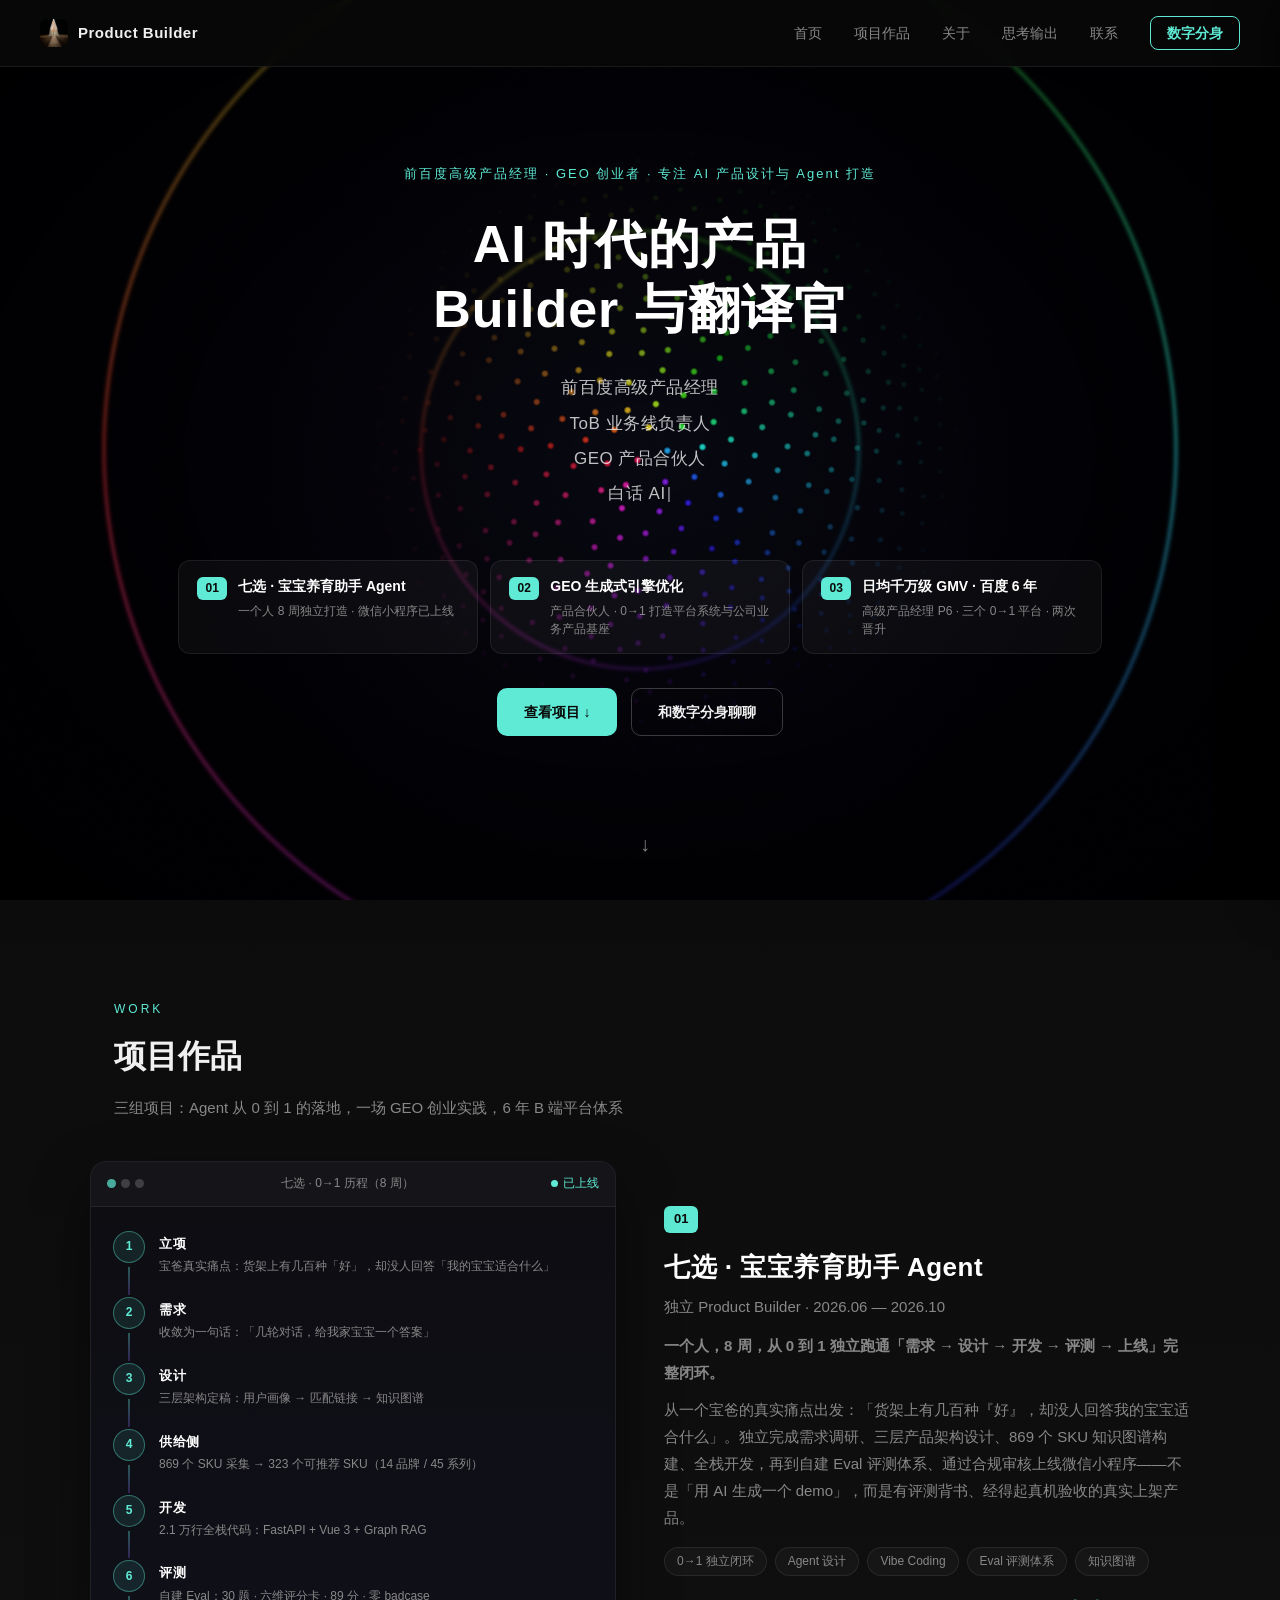
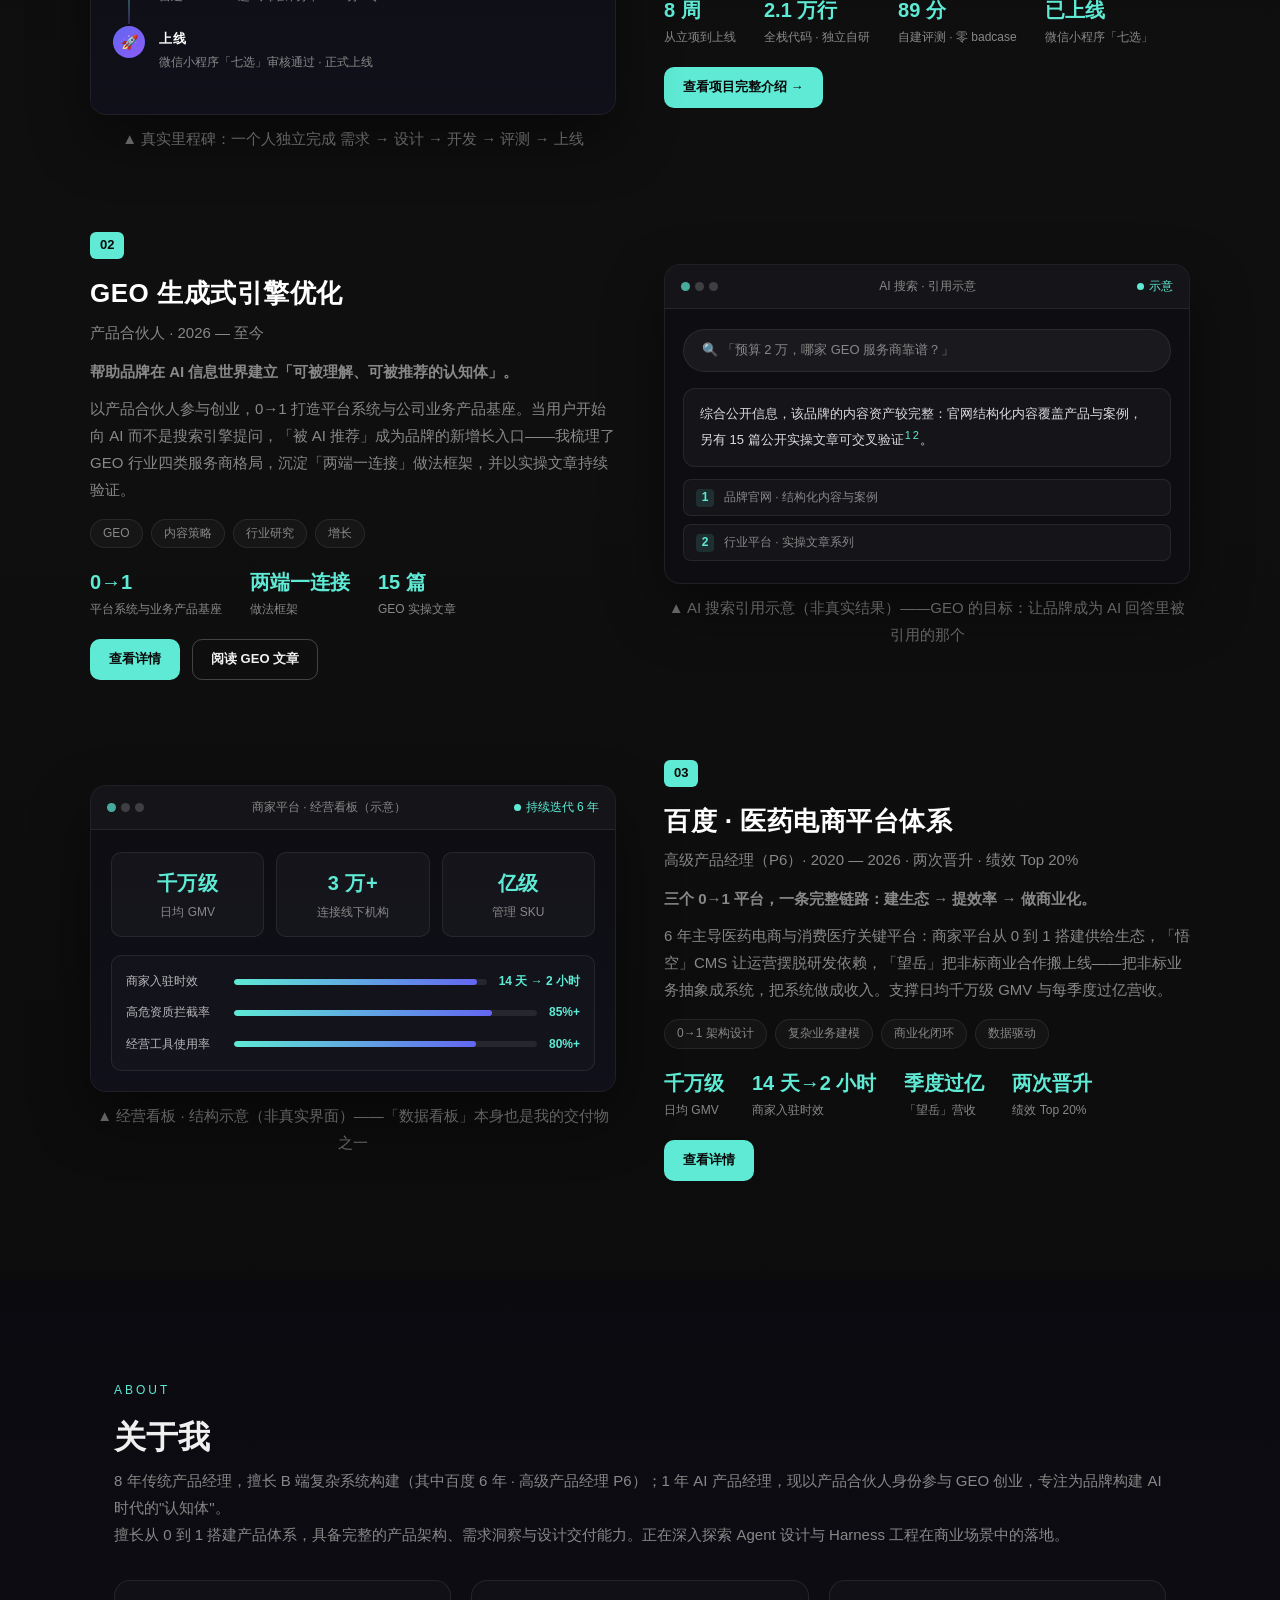
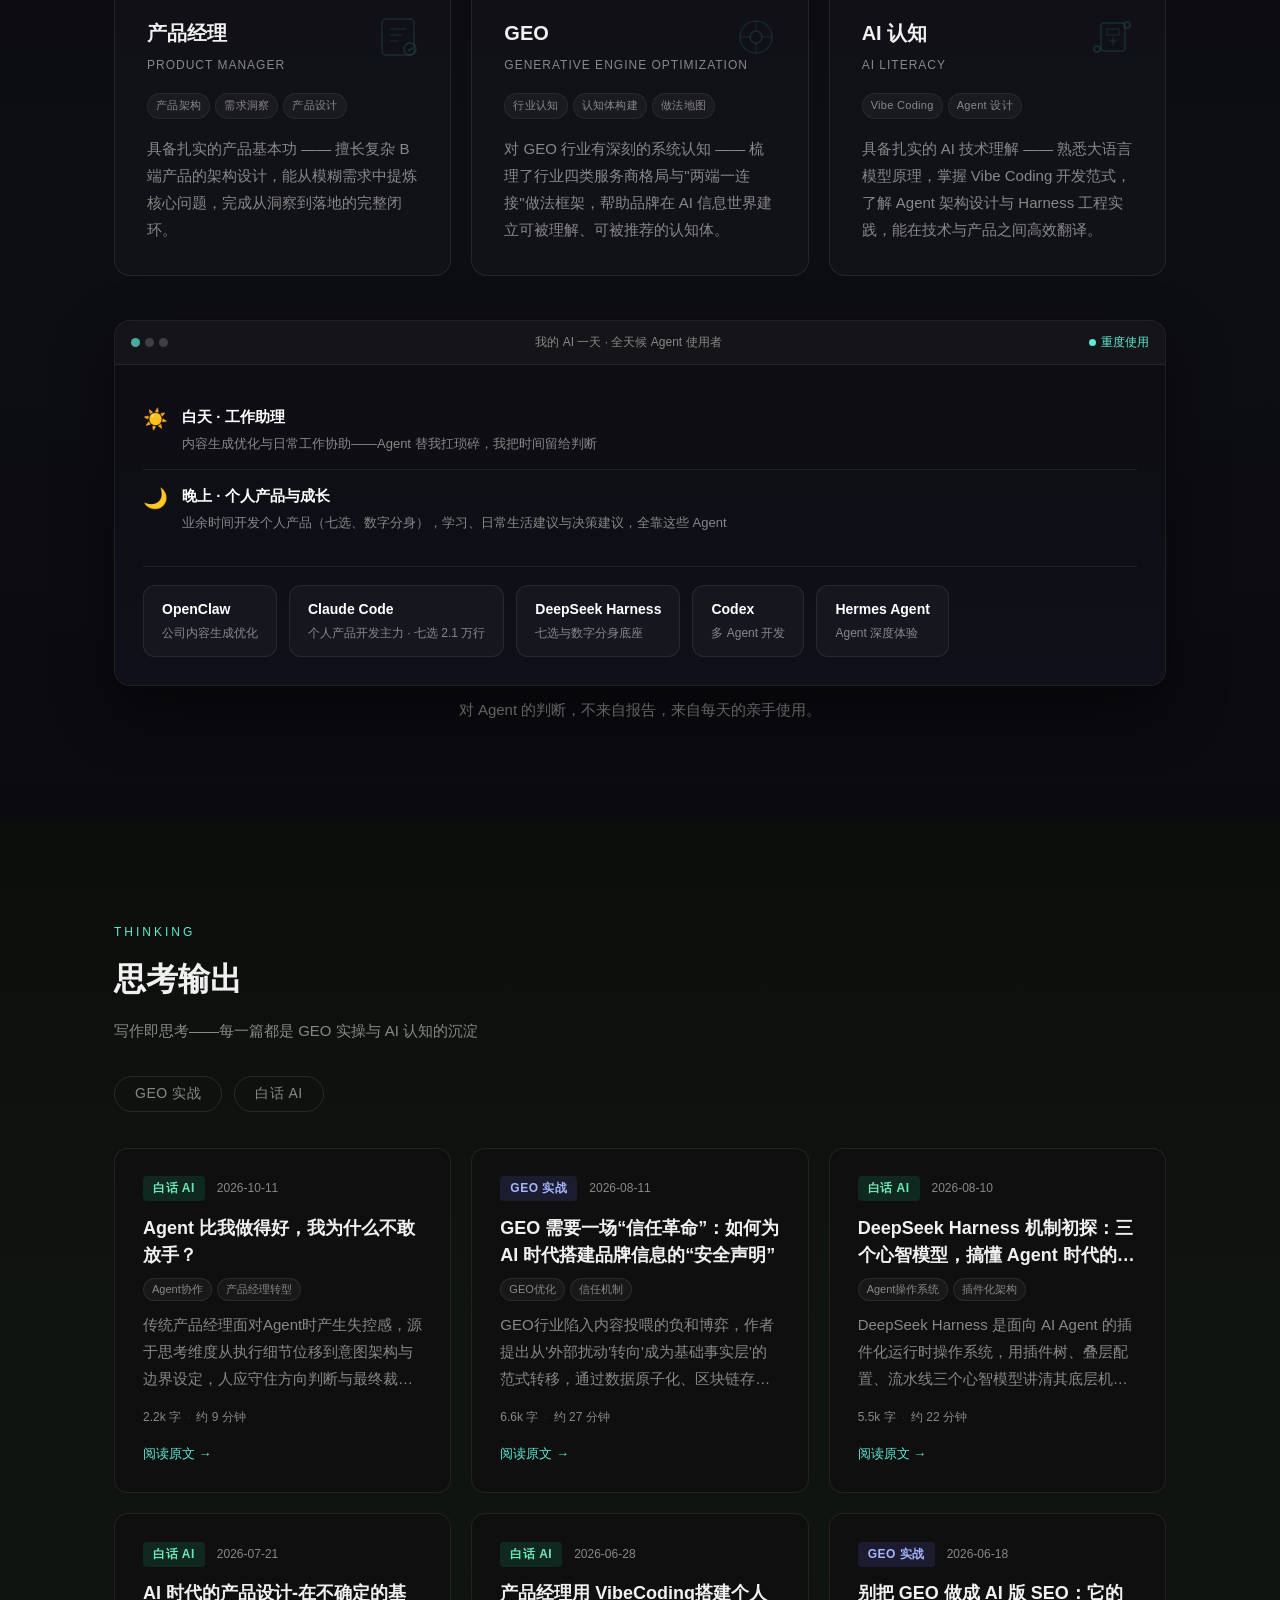
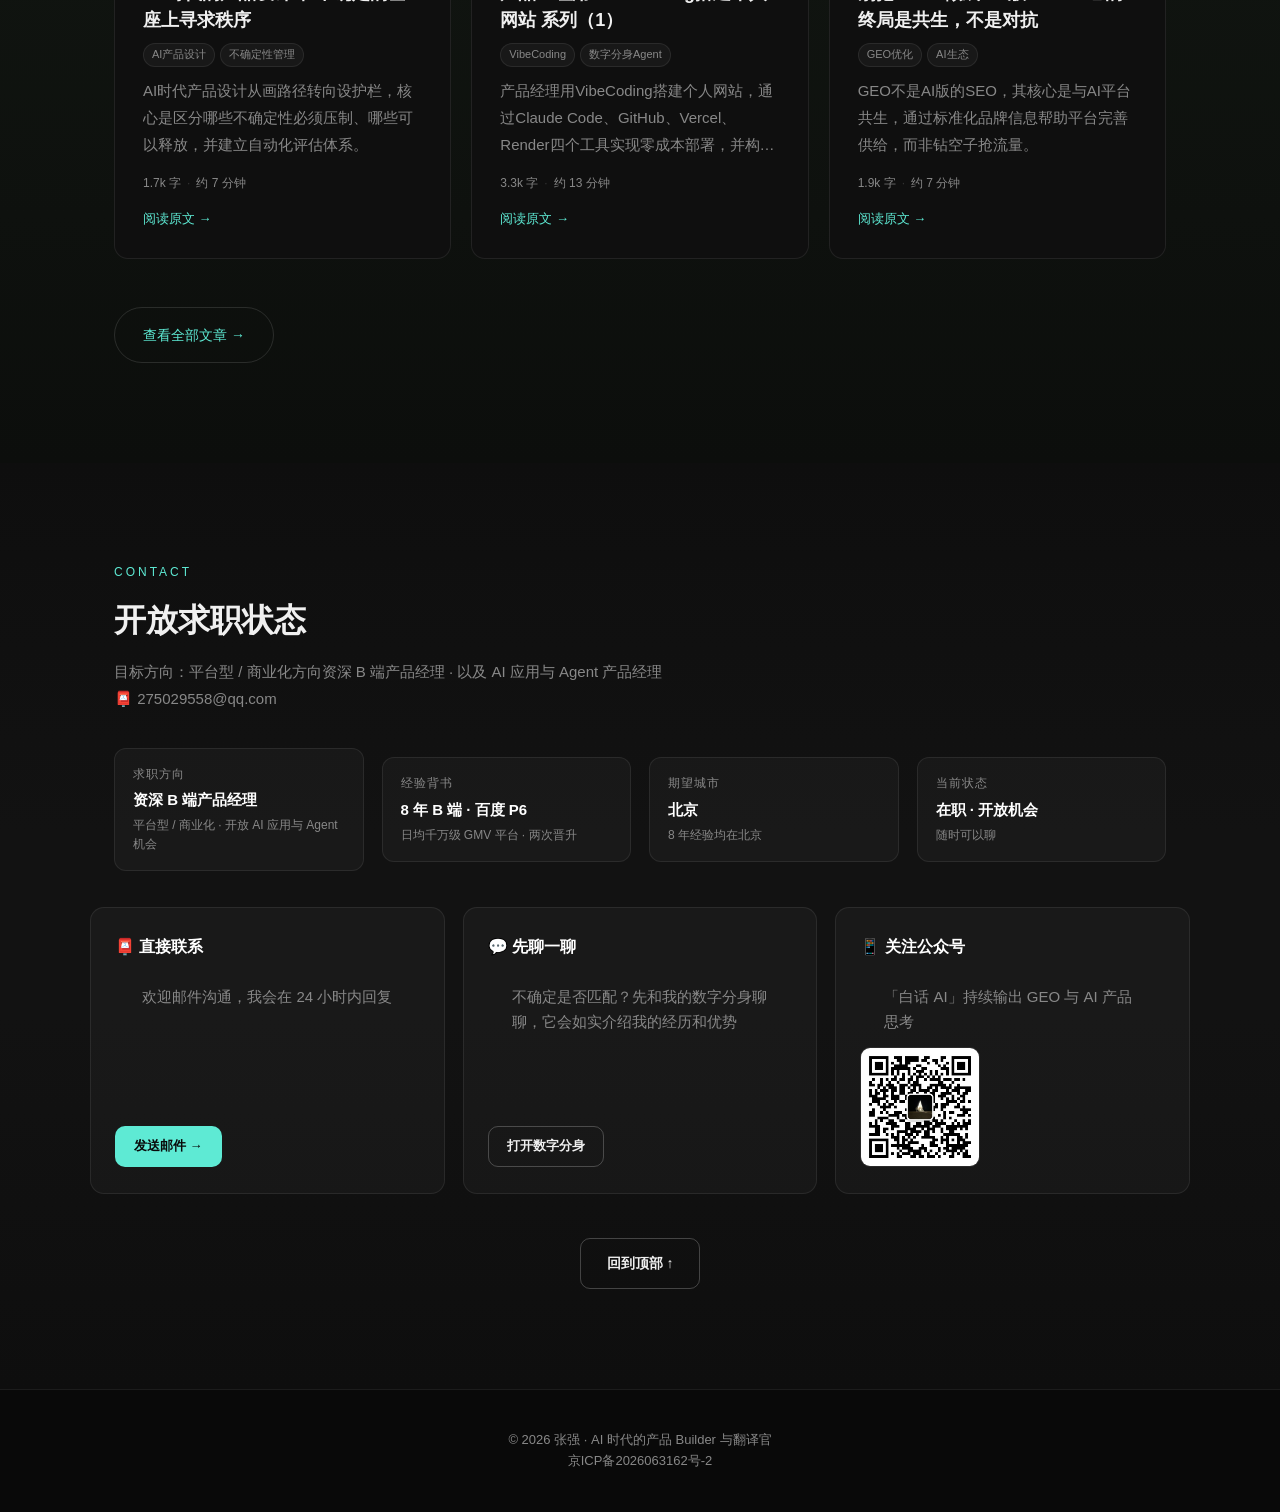
==== commit cccb893d: "修复分身回答截断+聊天体验改版+页签图标缓存修复 - max_tokens 1200→4096：思考链占额度导致长回答被中途截断（线上日志确认「你的优势是什么」断句） - 聊天区改版：思考过程与参考资" ====
--- a/index.html
+++ b/index.html
@@ -4,9 +4,9 @@
     <meta charset="UTF-8">
     <meta name="viewport" content="width=device-width, initial-scale=1.0">
     <title>张强 - AI 时代的产品 Builder 与翻译官</title>
-    <link rel="icon" type="image/svg+xml" href="favicon.svg">
-    <link rel="icon" type="image/x-icon" href="favicon.ico">
-    <link rel="apple-touch-icon" href="apple-touch-icon.png">
+    <link rel="icon" type="image/x-icon" href="favicon.ico?v=2">
+    <link rel="icon" type="image/svg+xml" href="favicon.svg?v=2">
+    <link rel="apple-touch-icon" href="apple-touch-icon.png?v=2">
     <link rel="stylesheet" href="style.css">
     <!-- Hero 动效依赖：defer 不阻塞首屏文字渲染，按顺序执行 -->
     <script defer src="js/three.min.js"></script>
@@ -813,16 +813,13 @@
                 // 创建空的 agent 消息气泡（用于逐字填充）
                 var agentEl = createStreamBubble();
                 var bubbleEl = agentEl.querySelector('.msg-bubble');
-                var reasoningBox = agentEl.querySelector('.msg-reasoning');
-                var reasoningContent = agentEl.querySelector('.msg-reasoning-content');
-                var sources = [];
-
-                // 显示 loading 动效（三个跳动点）
-                bubbleEl.innerHTML = '<span class="dot"></span><span class="dot"></span><span class="dot"></span>';
+
+                // 显示「思考中」loading（思考过程与参考资料不下发，只等正式回答）
+                bubbleEl.innerHTML = '💭 思考中 <span class="dot"></span><span class="dot"></span><span class="dot"></span>';
                 agentEl.classList.add('thinking');
                 scrollChat();
 
-                // 标记：首次收到数据时移除 loading
+                // 标记：首个回答内容到达时移除 loading
                 var firstChunk = true;
 
                 // 禁用输入
@@ -838,42 +835,22 @@
                 .then(function(resp) {
                     if (!resp.ok) throw new Error('HTTP ' + resp.status);
                     return streamResponse(resp, function(chunk, type) {
-                        // 首次收到数据：清除 loading 动画
+                        if (type !== 'content') return;
+                        // 首个回答内容到达：清除「思考中」loading
                         if (firstChunk) {
                             firstChunk = false;
                             agentEl.classList.remove('thinking');
                             bubbleEl.innerHTML = '';
                         }
-                        if (type === 'content') {
-                            // 逐字追加到气泡
-                            bubbleEl.innerHTML += chunk
-                                .replace(/&/g, '&amp;').replace(/</g, '&lt;').replace(/>/g, '&gt;')
-                                .replace(/\n\n/g, '<br><br>')
-                                .replace(/\n/g, '<br>');
-                            scrollChat();
-                        } else if (type === 'reasoning') {
-                            // 追加到思考过程，首次自动展开让用户看到活动
-                            reasoningBox.style.display = 'block';
-                            if (!reasoningBox.classList.contains('was-expanded')) {
-                                reasoningBox.classList.add('expanded', 'was-expanded');
-                                reasoningBox.querySelector('.reasoning-arrow').textContent = '▾';
-                            }
-                            reasoningContent.innerHTML += chunk
-                                .replace(/&/g, '&amp;').replace(/</g, '&lt;').replace(/>/g, '&gt;')
-                                .replace(/\n/g, '<br>');
-                            scrollChat();
-                        } else if (type === 'sources') {
-                            sources = chunk;
-                        }
+                        // 逐字追加到气泡
+                        bubbleEl.innerHTML += chunk
+                            .replace(/&/g, '&amp;').replace(/</g, '&lt;').replace(/>/g, '&gt;')
+                            .replace(/\n\n/g, '<br><br>')
+                            .replace(/\n/g, '<br>');
+                        scrollChat();
                     });
                 })
                 .then(function(fullText) {
-                    // 流结束，添加来源
-                    if (sources.length > 0) {
-                        var srcHtml = '<div class="msg-sources">参考 ' +
-                            sources.map(function(s) { return '<span class="src-chip">' + s + '</span>'; }).join('') + '</div>';
-                        agentEl.querySelector('.msg-body').insertAdjacentHTML('beforeend', srcHtml);
-                    }
                     sendBtn.disabled = false;
                     input.disabled = false;
                     input.focus();
@@ -920,17 +897,13 @@
                                 if (obj.type === 'content') {
                                     fullText += obj.content;
                                     onChunk(obj.content, 'content');
-                                } else if (obj.type === 'reasoning') {
-                                    // 思考过程：交给回调显示（首次会自动触发 clearLoading）
-                                    onChunk(obj.content, 'reasoning');
-                                } else if (obj.type === 'sources') {
-                                    onChunk(obj.sources, 'sources');
                                 } else if (obj.type === 'error') {
                                     throw new Error(obj.error);
                                 } else if (obj.error) {
                                     // 兜底：兼容 {"error": "..."} 格式
                                     throw new Error(obj.error);
                                 }
+                                // reasoning / sources 等事件静默忽略（后端已不下发）
                             } catch(e) {
                                 if (e.message && e.message.indexOf('SyntaxError') === -1) throw e;
                             }
@@ -947,21 +920,10 @@
                 el.className = 'msg agent';
                 el.innerHTML = '<div class="msg-avatar">强</div>' +
                     '<div class="msg-body">' +
-                    '<div class="msg-reasoning" style="display:none;">' +
-                    '<div class="msg-reasoning-header" onclick="toggleReasoning(this)">💭 思考过程 <span class="reasoning-arrow">▸</span></div>' +
-                    '<div class="msg-reasoning-content"></div>' +
-                    '</div>' +
                     '<div class="msg-bubble" style="min-height:20px;"></div></div>';
                 messages.appendChild(el);
                 return el;
             }
-
-            window.toggleReasoning = function(header) {
-                var box = header.parentElement;
-                box.classList.toggle('expanded');
-                var arrow = header.querySelector('.reasoning-arrow');
-                arrow.textContent = box.classList.contains('expanded') ? '▾' : '▸';
-            };
 
             // ---- 消息渲染 ----
             function appendMsg(role, text, sources, isRestore) {
@@ -973,25 +935,10 @@
                     .replace(/\n\n/g, '</p><p>')
                     .replace(/\n/g, '<br>');
                 html = '<p>' + html + '</p>';
-                var srcHtml = '';
-                if (sources && sources.length > 0) {
-                    srcHtml = '<div class="msg-sources">参考 ' +
-                        sources.map(function(s) { return '<span class="src-chip">' + s + '</span>'; }).join('') + '</div>';
-                }
                 el.innerHTML = '<div class="msg-avatar">' + avatar + '</div>' +
-                    '<div class="msg-body"><div class="msg-bubble">' + html + '</div>' + srcHtml + '</div>';
+                    '<div class="msg-body"><div class="msg-bubble">' + html + '</div></div>';
                 messages.appendChild(el);
                 if (!isRestore) scrollChat();
-            }
-
-            function appendThinking() {
-                var el = document.createElement('div');
-                el.className = 'msg agent thinking';
-                el.innerHTML = '<div class="msg-avatar">强</div>' +
-                    '<div class="msg-bubble"><span class="dot"></span><span class="dot"></span><span class="dot"></span></div>';
-                messages.appendChild(el);
-                scrollChat();
-                return el;
             }
 
             function scrollChat() {
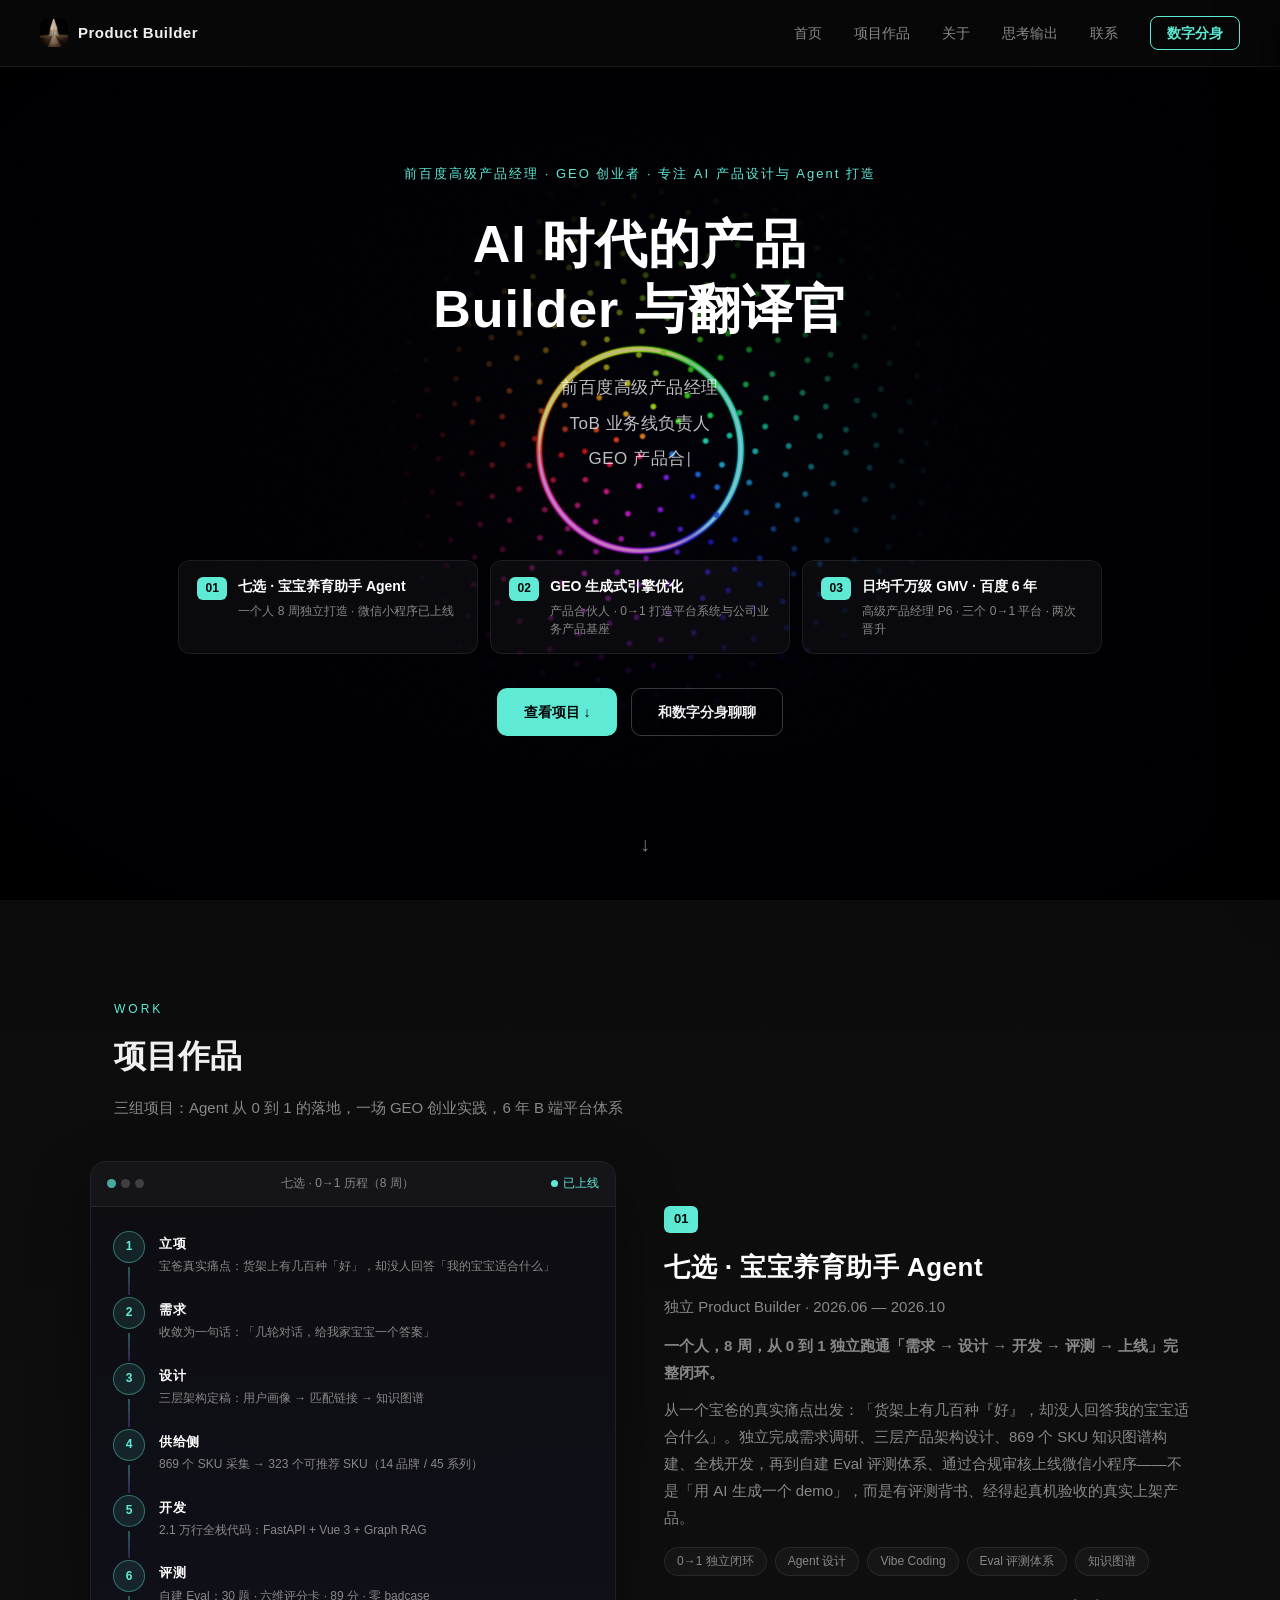
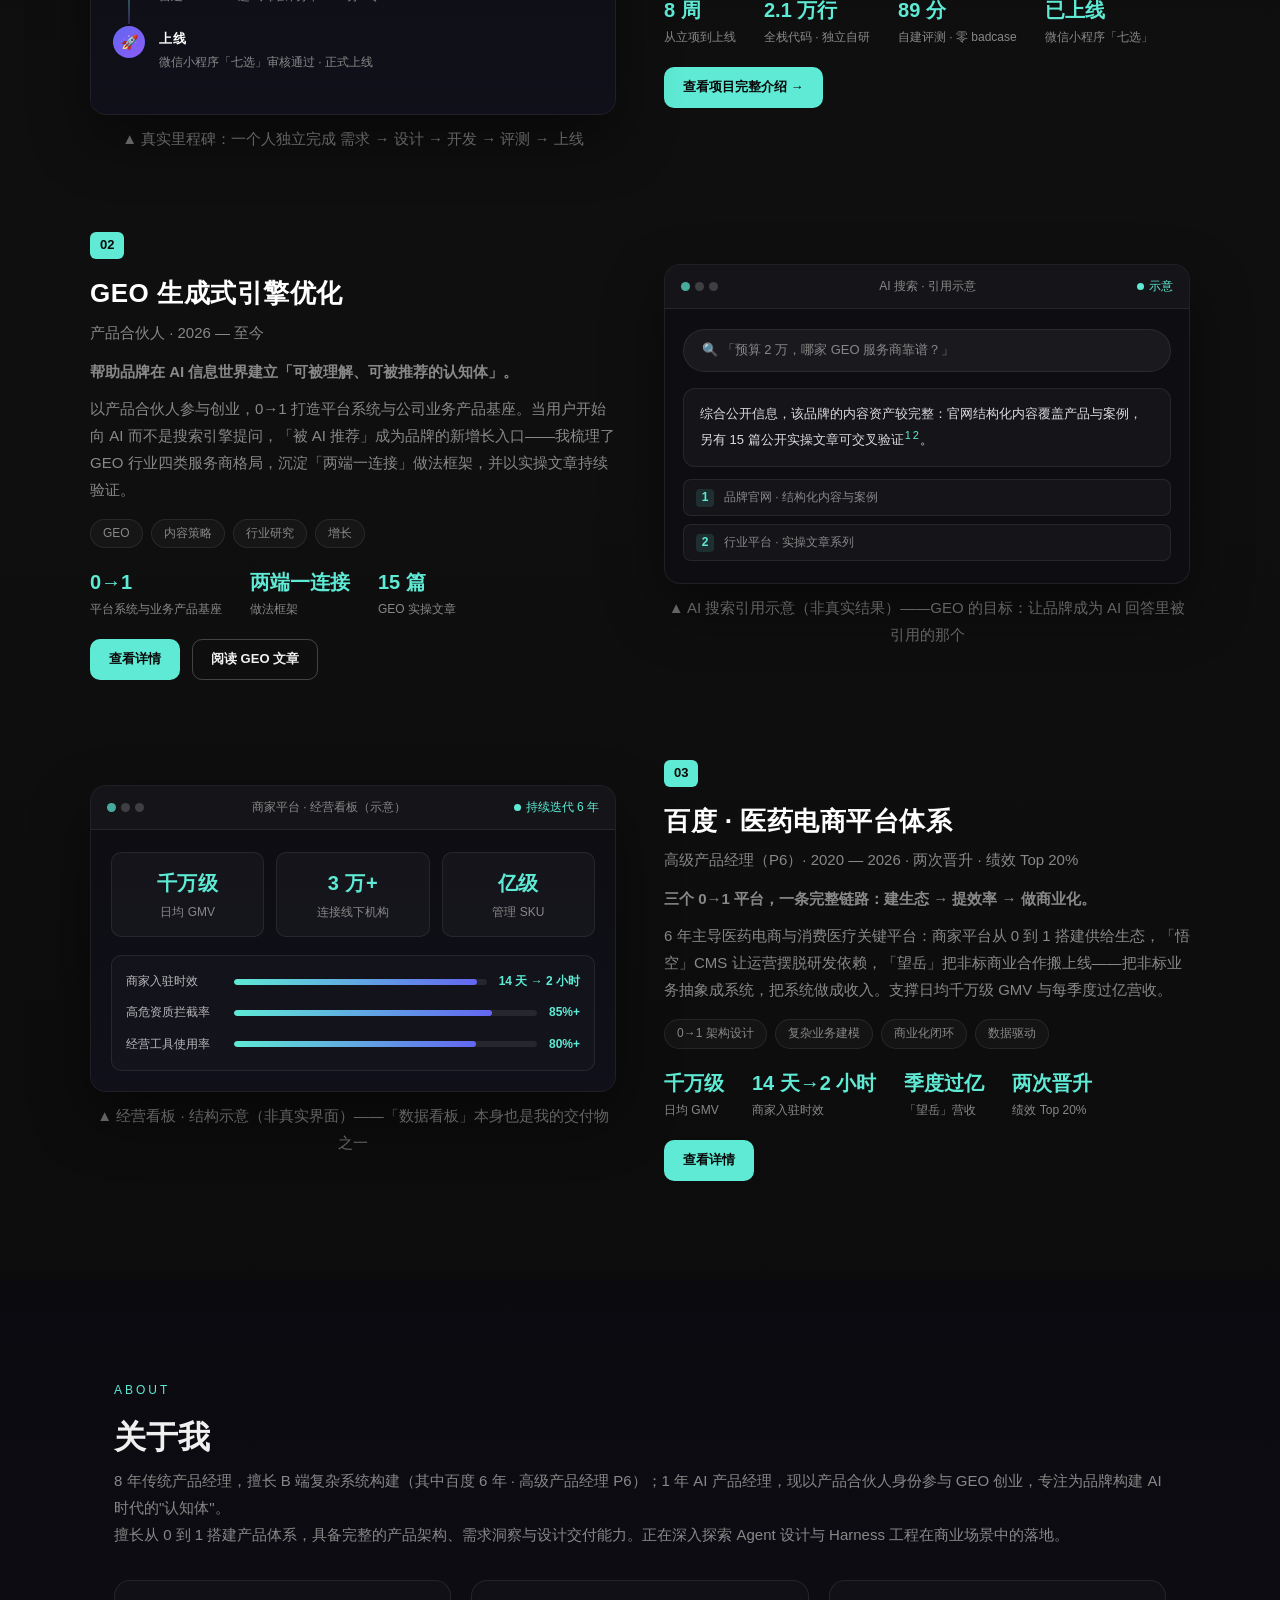
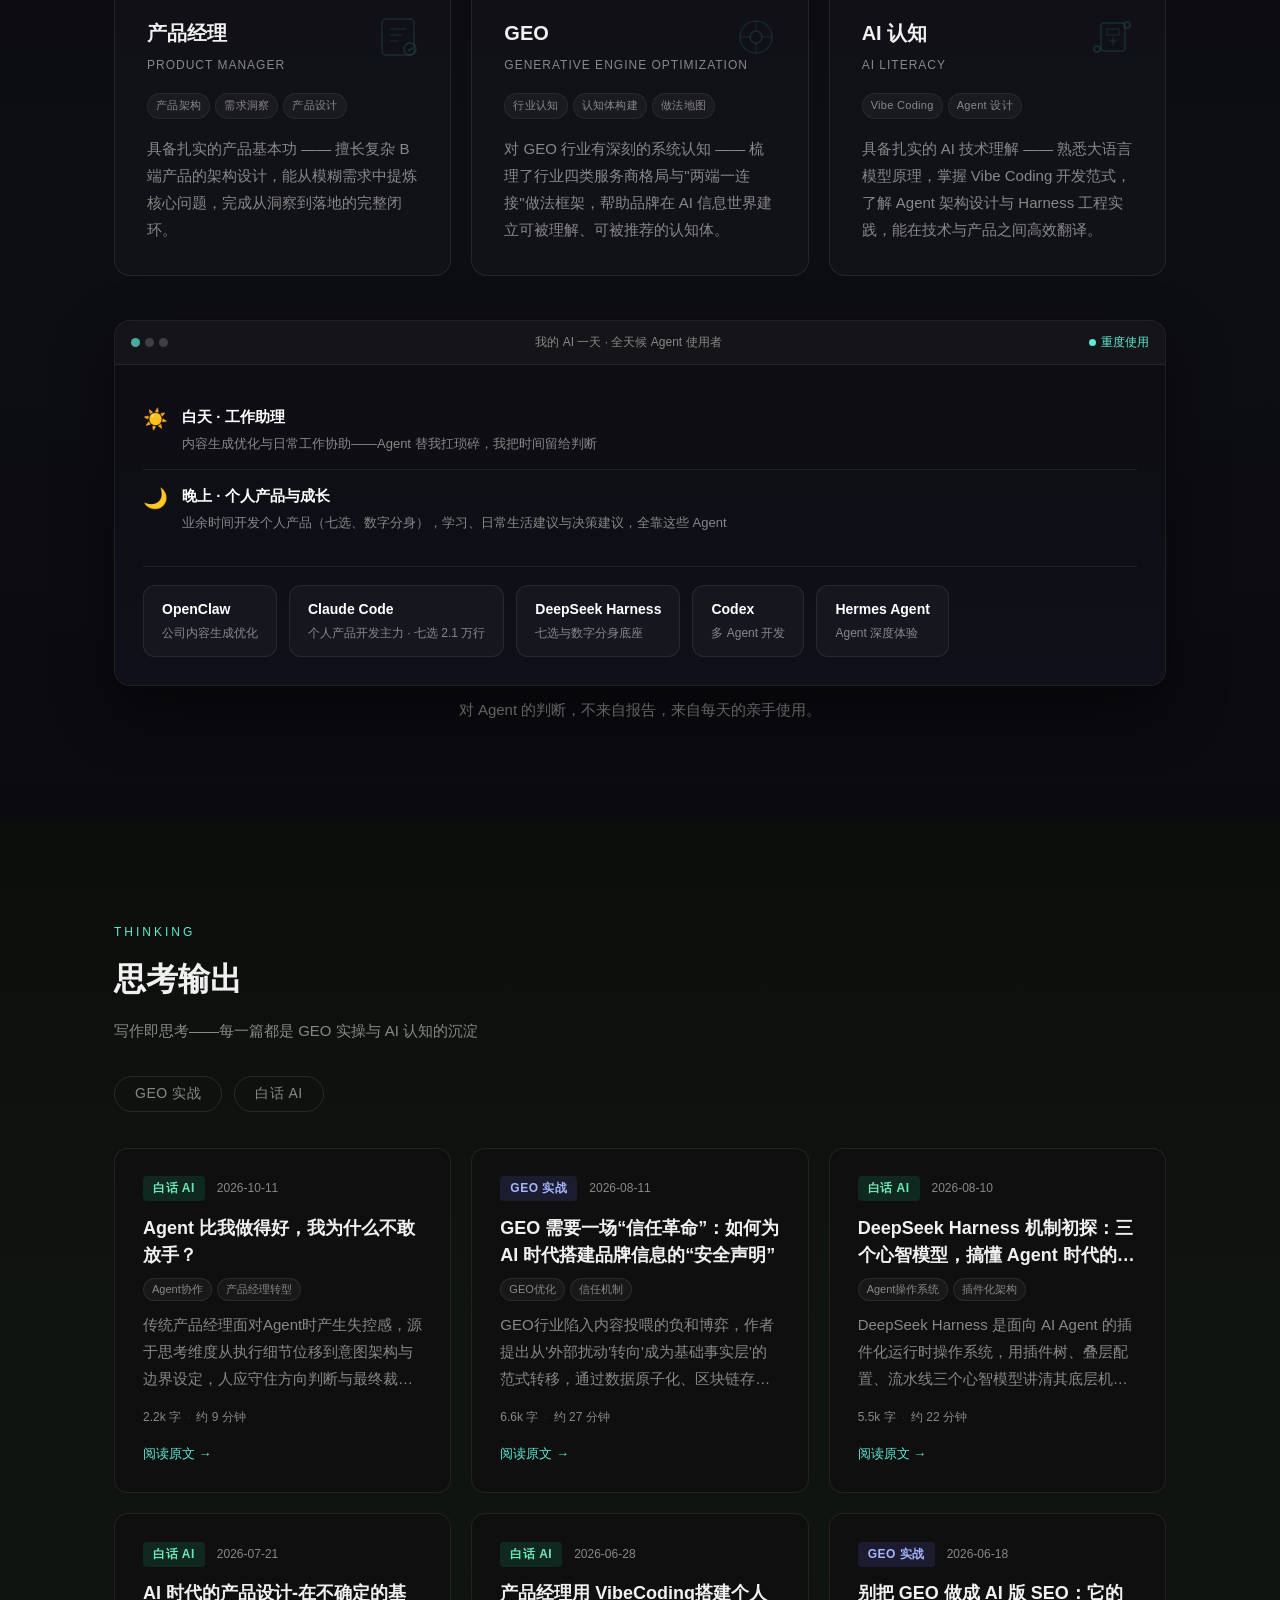
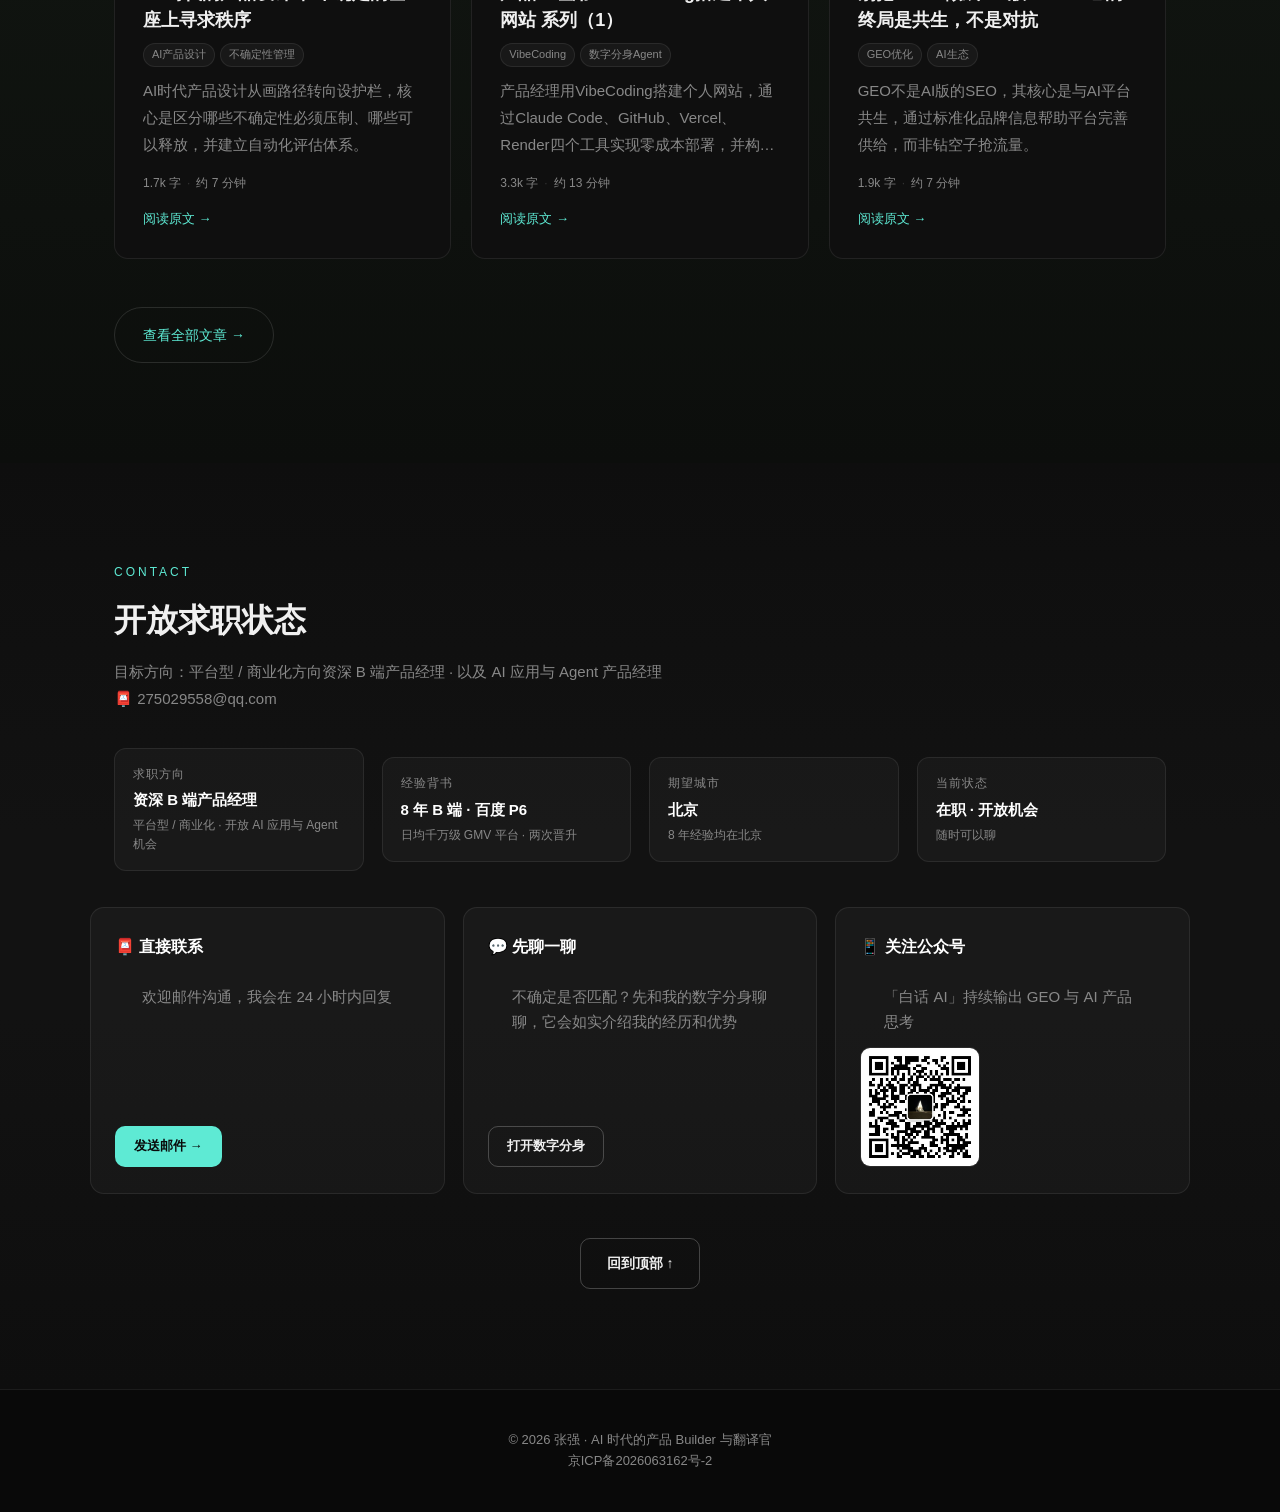
==== commit 3b1bfbeb: "页签图标重设计：放大「七」字、去描边、v3 缓存刷新 - SVG 字体 36→50 撑满画布，去掉青色描边（16px 缩放下糊成团） - .ico 与 apple-touch-icon 用 PIL 重" ====
--- a/index.html
+++ b/index.html
@@ -4,9 +4,9 @@
     <meta charset="UTF-8">
     <meta name="viewport" content="width=device-width, initial-scale=1.0">
     <title>张强 - AI 时代的产品 Builder 与翻译官</title>
-    <link rel="icon" type="image/x-icon" href="favicon.ico?v=2">
-    <link rel="icon" type="image/svg+xml" href="favicon.svg?v=2">
-    <link rel="apple-touch-icon" href="apple-touch-icon.png?v=2">
+    <link rel="icon" type="image/x-icon" href="favicon.ico?v=3">
+    <link rel="icon" type="image/svg+xml" href="favicon.svg?v=3">
+    <link rel="apple-touch-icon" href="apple-touch-icon.png?v=3">
     <link rel="stylesheet" href="style.css">
     <!-- Hero 动效依赖：defer 不阻塞首屏文字渲染，按顺序执行 -->
     <script defer src="js/three.min.js"></script>
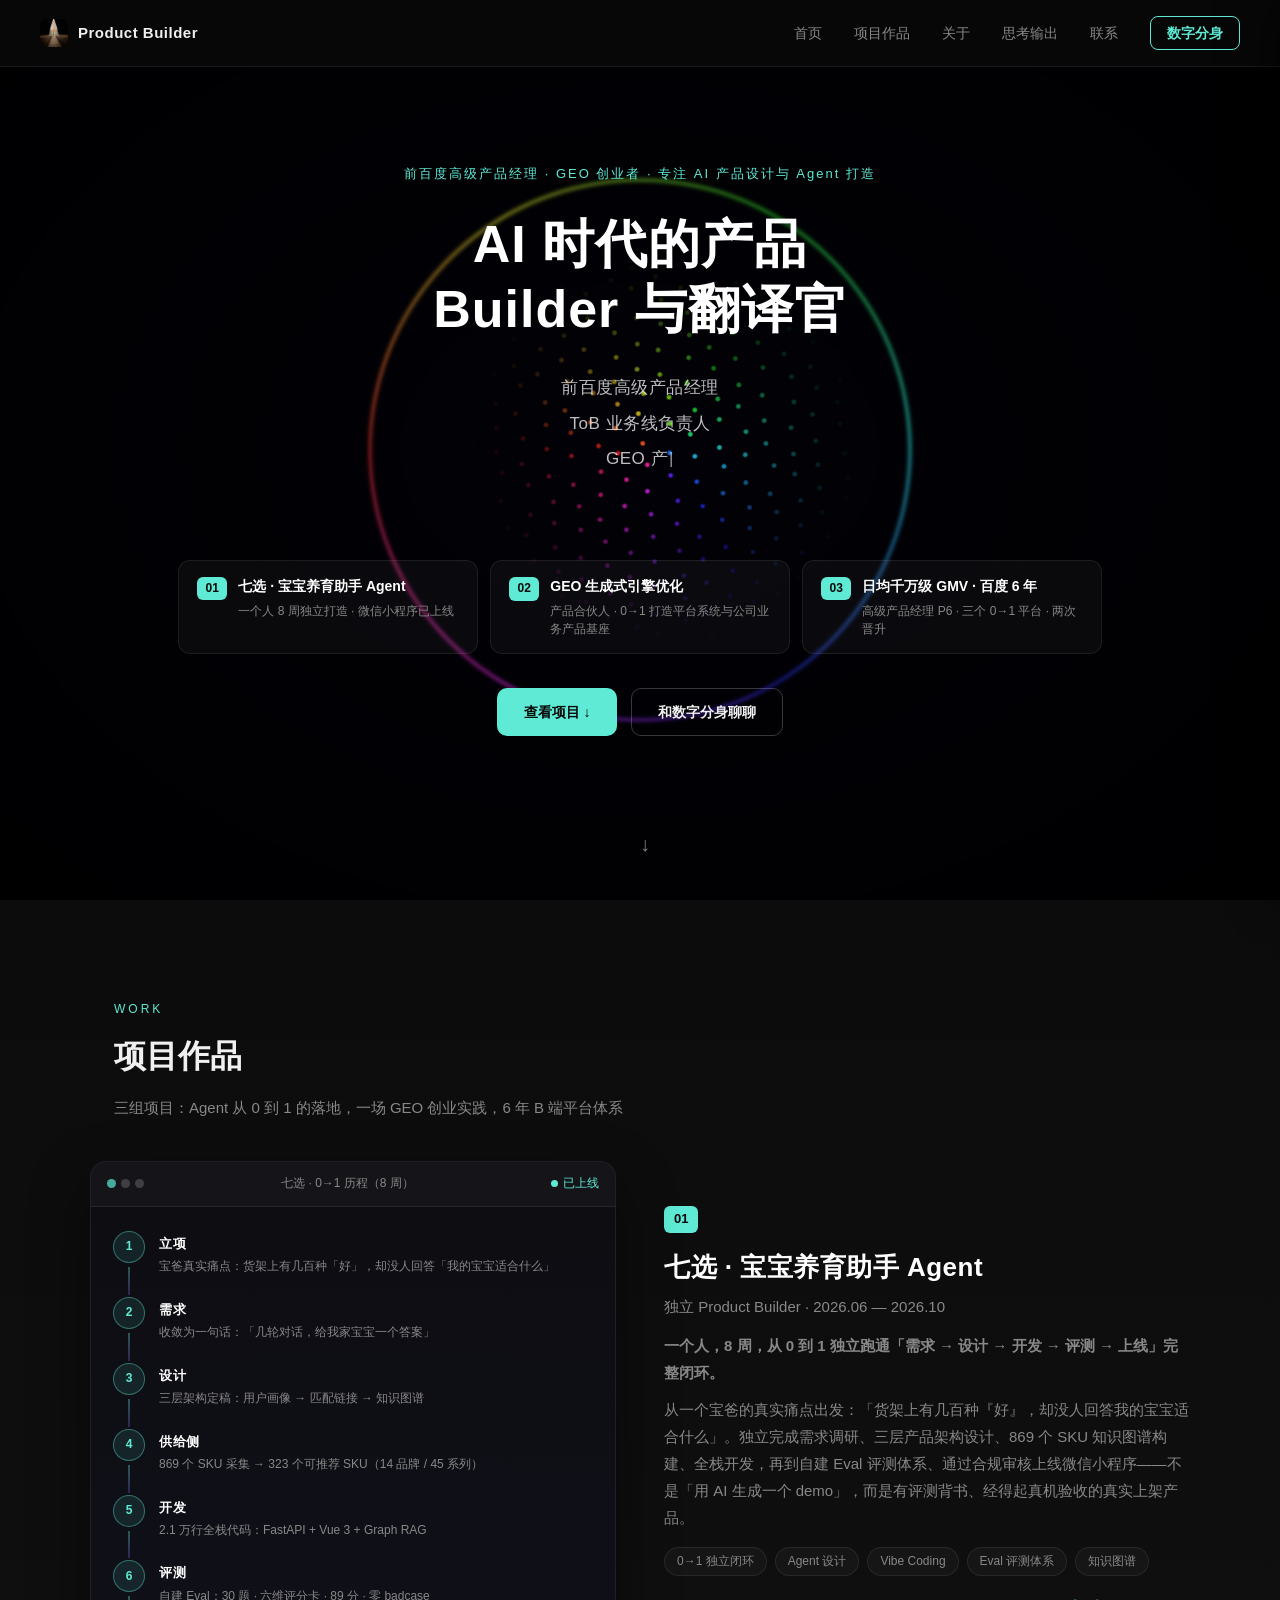
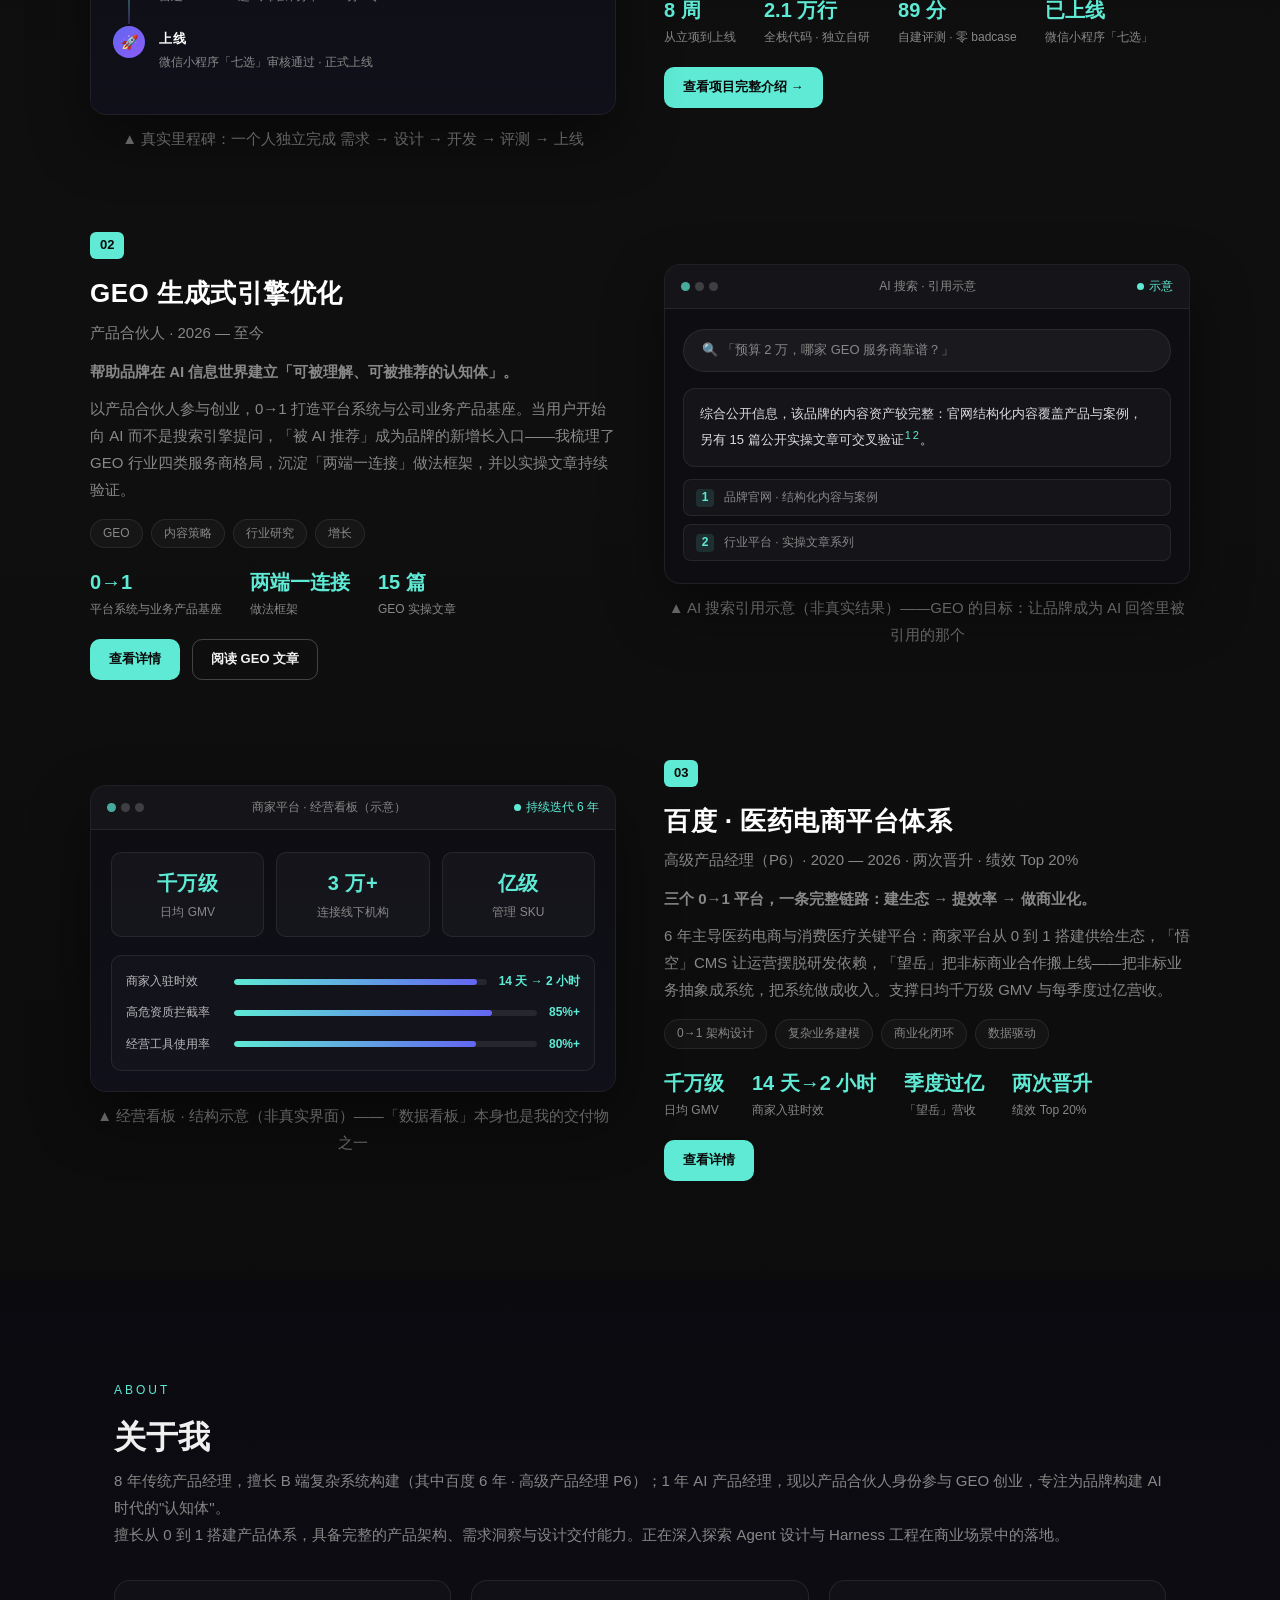
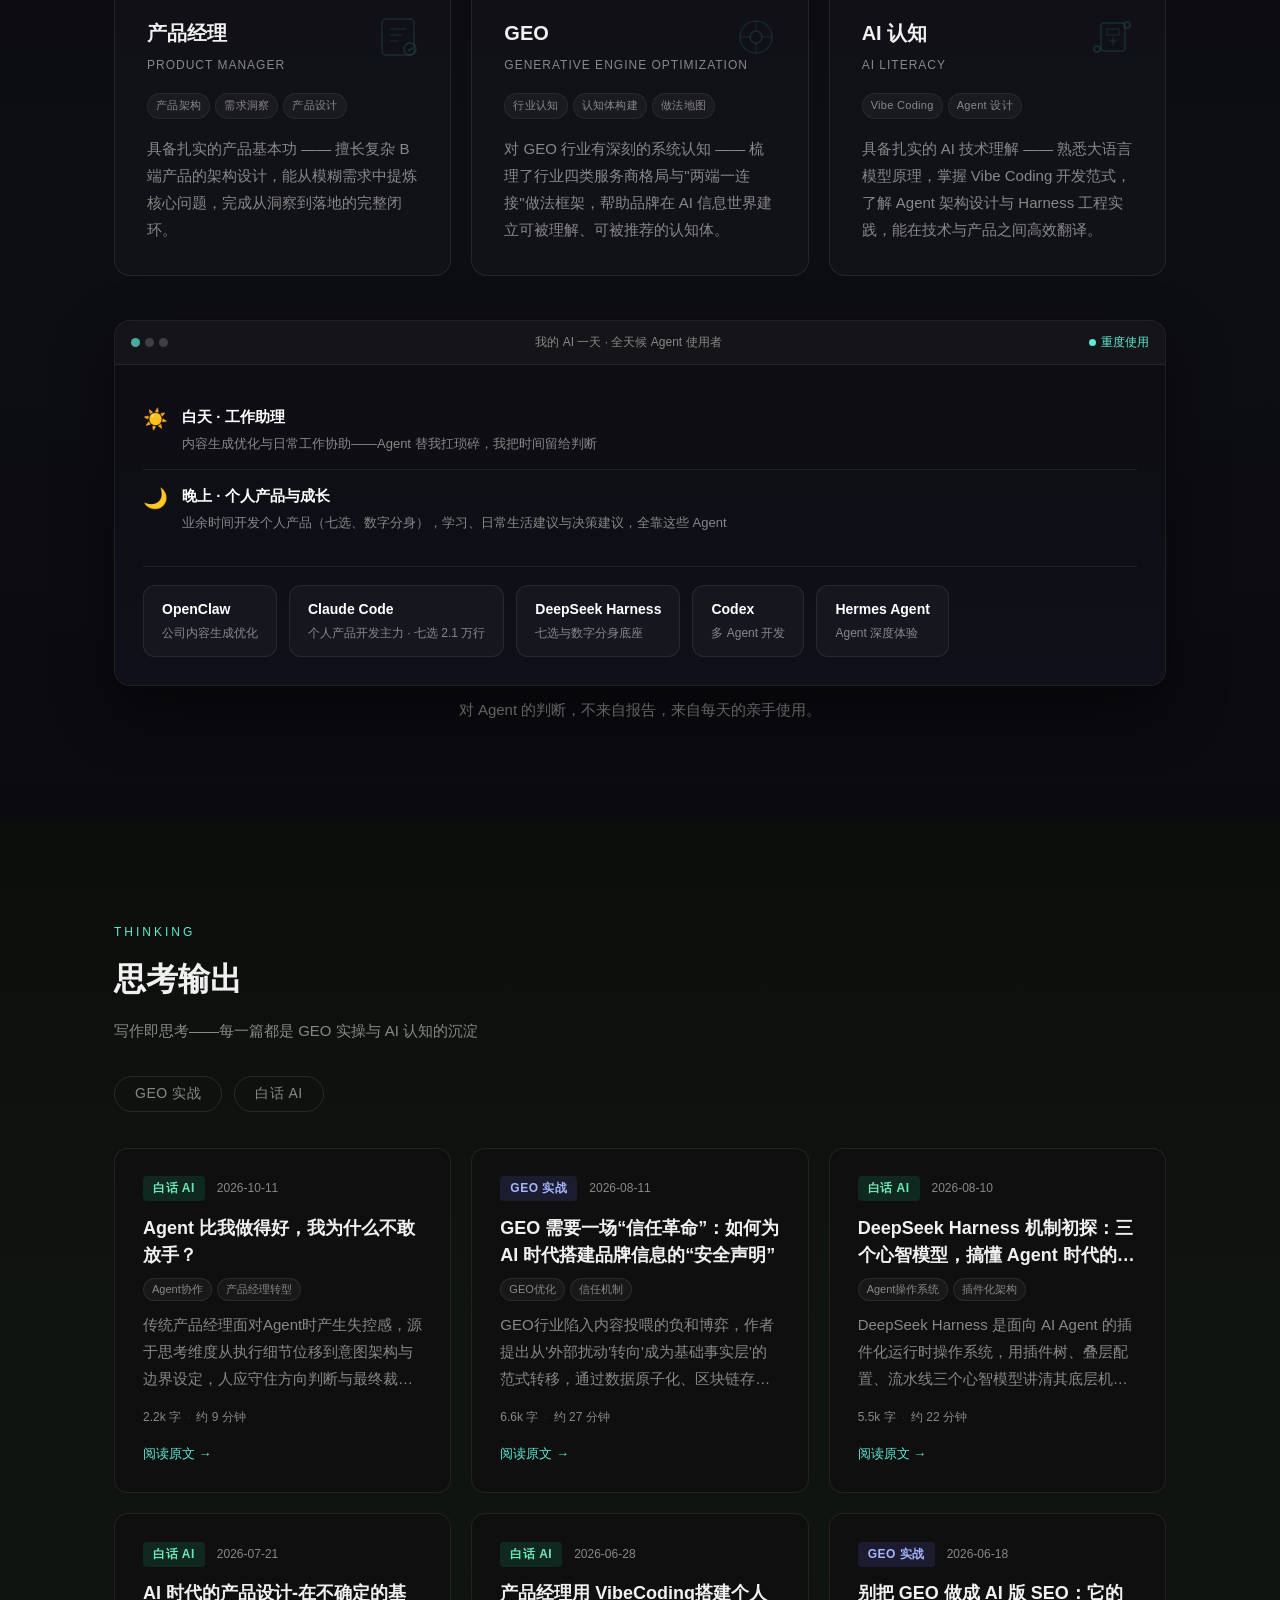
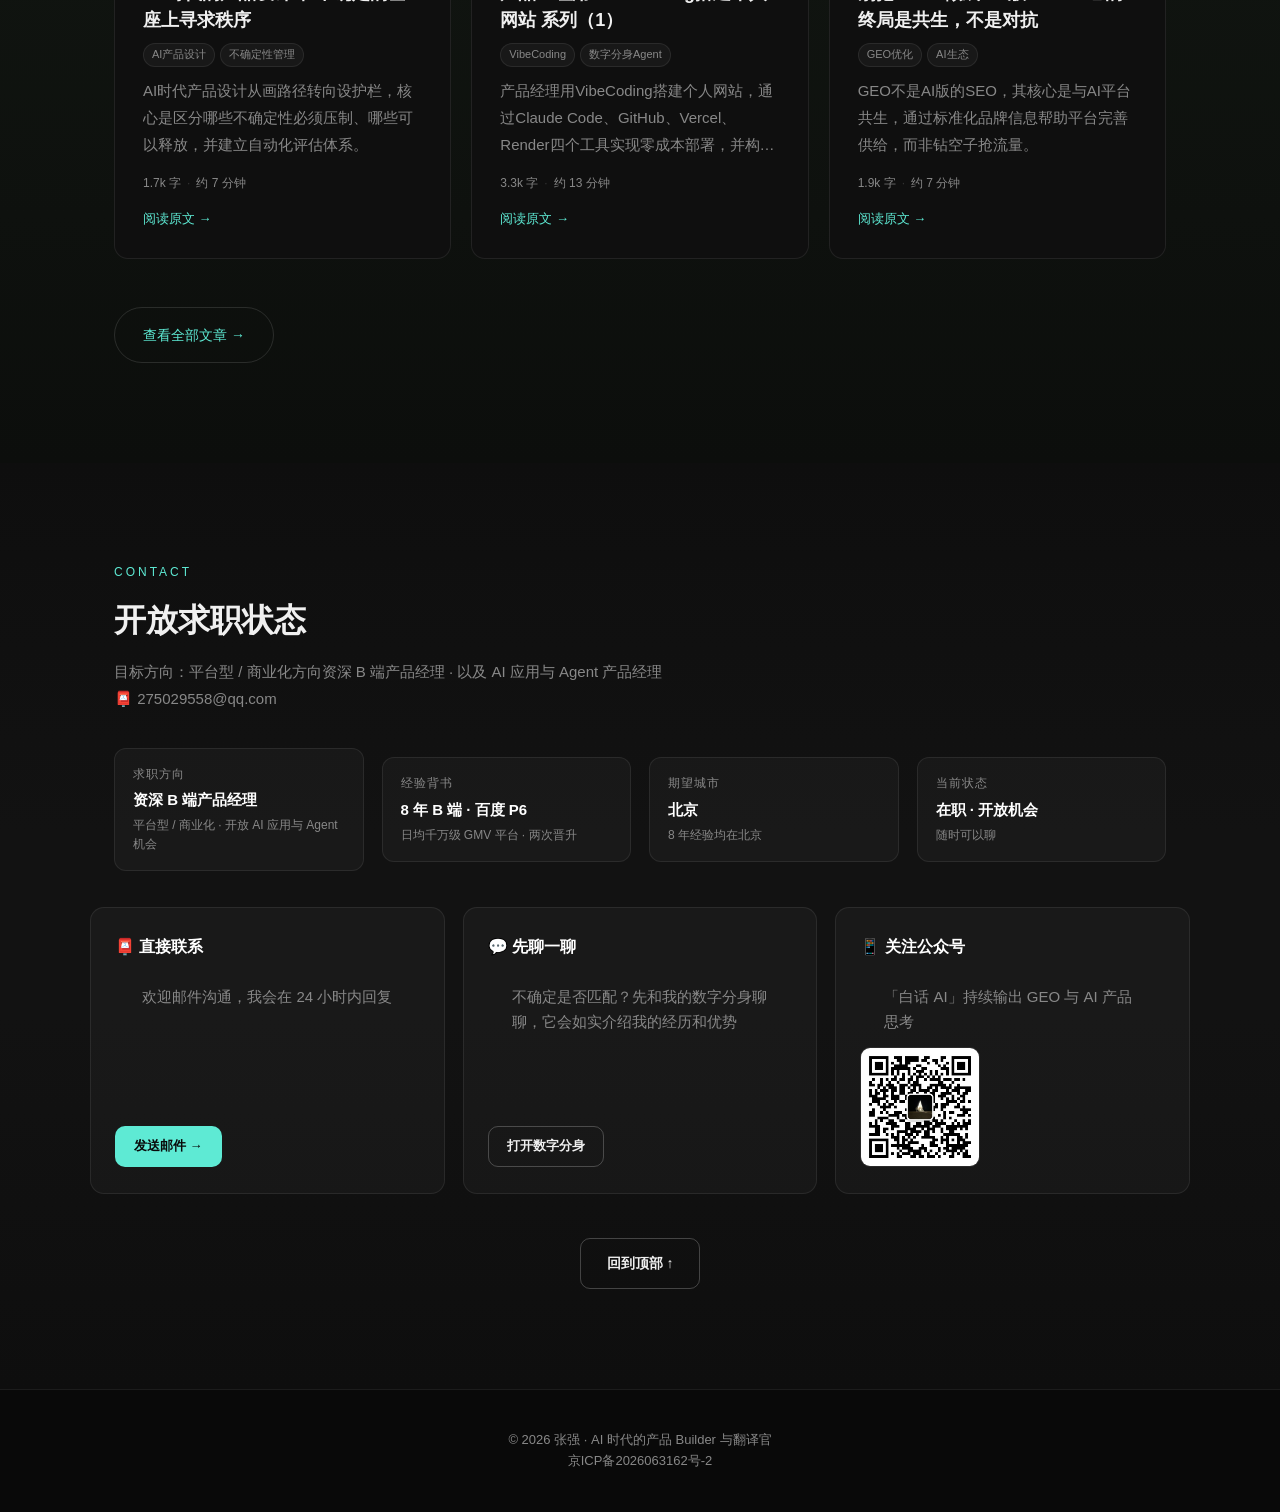
==== commit c0b7eafe: "恢复思考过程与参考资料展示（用户确认），仅保留截断修复 回答深度与展示方式无关（思考仍在服务端完整执行），用户选择恢复旧版交互。 保留：max_tokens 4096（截断修复）+ HF_HUB_OF" ====
--- a/index.html
+++ b/index.html
@@ -813,13 +813,16 @@
                 // 创建空的 agent 消息气泡（用于逐字填充）
                 var agentEl = createStreamBubble();
                 var bubbleEl = agentEl.querySelector('.msg-bubble');
-
-                // 显示「思考中」loading（思考过程与参考资料不下发，只等正式回答）
-                bubbleEl.innerHTML = '💭 思考中 <span class="dot"></span><span class="dot"></span><span class="dot"></span>';
+                var reasoningBox = agentEl.querySelector('.msg-reasoning');
+                var reasoningContent = agentEl.querySelector('.msg-reasoning-content');
+                var sources = [];
+
+                // 显示 loading 动效（三个跳动点）
+                bubbleEl.innerHTML = '<span class="dot"></span><span class="dot"></span><span class="dot"></span>';
                 agentEl.classList.add('thinking');
                 scrollChat();
 
-                // 标记：首个回答内容到达时移除 loading
+                // 标记：首次收到数据时移除 loading
                 var firstChunk = true;
 
                 // 禁用输入
@@ -835,22 +838,42 @@
                 .then(function(resp) {
                     if (!resp.ok) throw new Error('HTTP ' + resp.status);
                     return streamResponse(resp, function(chunk, type) {
-                        if (type !== 'content') return;
-                        // 首个回答内容到达：清除「思考中」loading
+                        // 首次收到数据：清除 loading 动画
                         if (firstChunk) {
                             firstChunk = false;
                             agentEl.classList.remove('thinking');
                             bubbleEl.innerHTML = '';
                         }
-                        // 逐字追加到气泡
-                        bubbleEl.innerHTML += chunk
-                            .replace(/&/g, '&amp;').replace(/</g, '&lt;').replace(/>/g, '&gt;')
-                            .replace(/\n\n/g, '<br><br>')
-                            .replace(/\n/g, '<br>');
-                        scrollChat();
+                        if (type === 'content') {
+                            // 逐字追加到气泡
+                            bubbleEl.innerHTML += chunk
+                                .replace(/&/g, '&amp;').replace(/</g, '&lt;').replace(/>/g, '&gt;')
+                                .replace(/\n\n/g, '<br><br>')
+                                .replace(/\n/g, '<br>');
+                            scrollChat();
+                        } else if (type === 'reasoning') {
+                            // 追加到思考过程，首次自动展开让用户看到活动
+                            reasoningBox.style.display = 'block';
+                            if (!reasoningBox.classList.contains('was-expanded')) {
+                                reasoningBox.classList.add('expanded', 'was-expanded');
+                                reasoningBox.querySelector('.reasoning-arrow').textContent = '▾';
+                            }
+                            reasoningContent.innerHTML += chunk
+                                .replace(/&/g, '&amp;').replace(/</g, '&lt;').replace(/>/g, '&gt;')
+                                .replace(/\n/g, '<br>');
+                            scrollChat();
+                        } else if (type === 'sources') {
+                            sources = chunk;
+                        }
                     });
                 })
                 .then(function(fullText) {
+                    // 流结束，添加来源
+                    if (sources.length > 0) {
+                        var srcHtml = '<div class="msg-sources">参考 ' +
+                            sources.map(function(s) { return '<span class="src-chip">' + s + '</span>'; }).join('') + '</div>';
+                        agentEl.querySelector('.msg-body').insertAdjacentHTML('beforeend', srcHtml);
+                    }
                     sendBtn.disabled = false;
                     input.disabled = false;
                     input.focus();
@@ -897,13 +920,17 @@
                                 if (obj.type === 'content') {
                                     fullText += obj.content;
                                     onChunk(obj.content, 'content');
+                                } else if (obj.type === 'reasoning') {
+                                    // 思考过程：交给回调显示（首次会自动触发 clearLoading）
+                                    onChunk(obj.content, 'reasoning');
+                                } else if (obj.type === 'sources') {
+                                    onChunk(obj.sources, 'sources');
                                 } else if (obj.type === 'error') {
                                     throw new Error(obj.error);
                                 } else if (obj.error) {
                                     // 兜底：兼容 {"error": "..."} 格式
                                     throw new Error(obj.error);
                                 }
-                                // reasoning / sources 等事件静默忽略（后端已不下发）
                             } catch(e) {
                                 if (e.message && e.message.indexOf('SyntaxError') === -1) throw e;
                             }
@@ -920,10 +947,21 @@
                 el.className = 'msg agent';
                 el.innerHTML = '<div class="msg-avatar">强</div>' +
                     '<div class="msg-body">' +
+                    '<div class="msg-reasoning" style="display:none;">' +
+                    '<div class="msg-reasoning-header" onclick="toggleReasoning(this)">💭 思考过程 <span class="reasoning-arrow">▸</span></div>' +
+                    '<div class="msg-reasoning-content"></div>' +
+                    '</div>' +
                     '<div class="msg-bubble" style="min-height:20px;"></div></div>';
                 messages.appendChild(el);
                 return el;
             }
+
+            window.toggleReasoning = function(header) {
+                var box = header.parentElement;
+                box.classList.toggle('expanded');
+                var arrow = header.querySelector('.reasoning-arrow');
+                arrow.textContent = box.classList.contains('expanded') ? '▾' : '▸';
+            };
 
             // ---- 消息渲染 ----
             function appendMsg(role, text, sources, isRestore) {
@@ -935,10 +973,25 @@
                     .replace(/\n\n/g, '</p><p>')
                     .replace(/\n/g, '<br>');
                 html = '<p>' + html + '</p>';
+                var srcHtml = '';
+                if (sources && sources.length > 0) {
+                    srcHtml = '<div class="msg-sources">参考 ' +
+                        sources.map(function(s) { return '<span class="src-chip">' + s + '</span>'; }).join('') + '</div>';
+                }
                 el.innerHTML = '<div class="msg-avatar">' + avatar + '</div>' +
-                    '<div class="msg-body"><div class="msg-bubble">' + html + '</div></div>';
+                    '<div class="msg-body"><div class="msg-bubble">' + html + '</div>' + srcHtml + '</div>';
                 messages.appendChild(el);
                 if (!isRestore) scrollChat();
+            }
+
+            function appendThinking() {
+                var el = document.createElement('div');
+                el.className = 'msg agent thinking';
+                el.innerHTML = '<div class="msg-avatar">强</div>' +
+                    '<div class="msg-bubble"><span class="dot"></span><span class="dot"></span><span class="dot"></span></div>';
+                messages.appendChild(el);
+                scrollChat();
+                return el;
             }
 
             function scrollChat() {
